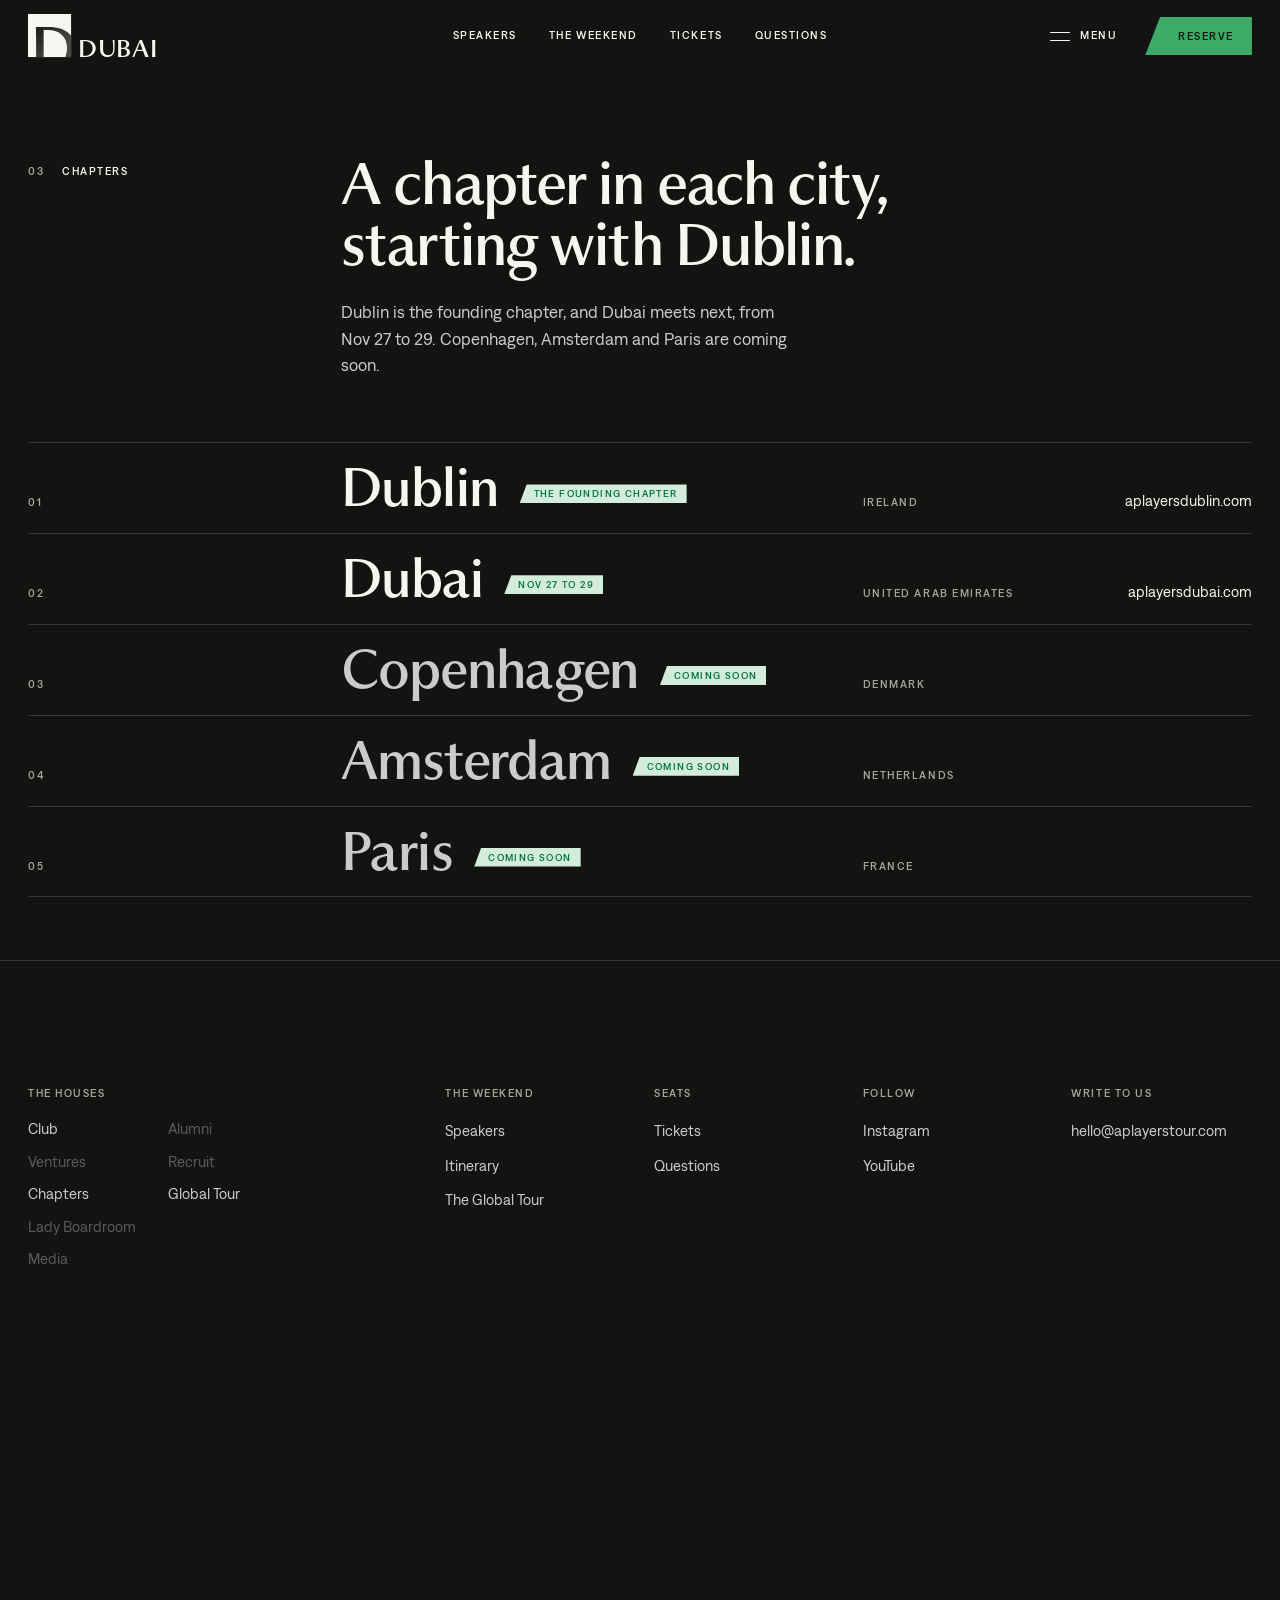
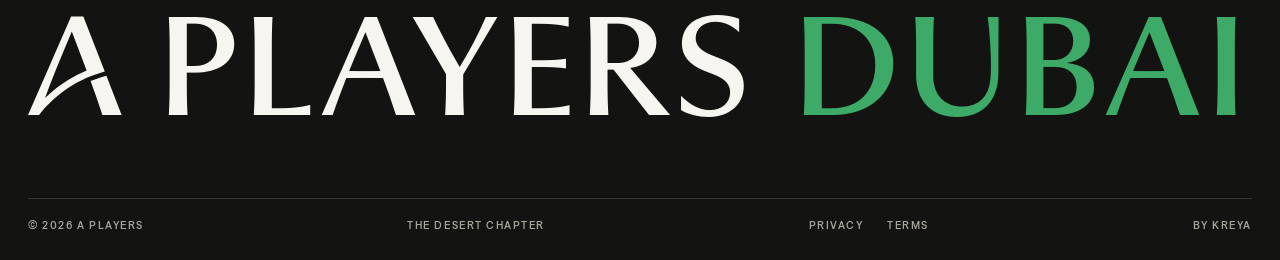
==== chapters/index.html @ 49e8e08a "Relaunch the Dubai page in the chapter design The A Players Dubai site by KREYA in the black-and-whi" ====
<!doctype html>
<html lang="en">
<head>
  <meta charset="utf-8" />
  <meta name="viewport" content="width=device-width, initial-scale=1" />
  <title>Chapters · A Players Dubai</title>
  <meta name="description" content="The chapters of A Players, starting with Dublin, with Dubai next. Copenhagen, Amsterdam and Paris are coming soon." />
  <meta name="facebook-domain-verification" content="1qhzb7lpjxrrle0ifsknmk7eclj7xi" />
  <meta property="og:type" content="website" />
  <meta property="og:site_name" content="A Players Dubai" />
  <meta property="og:title" content="Chapters · A Players Dubai" />
  <meta property="og:description" content="The chapters of A Players, starting with Dublin, with Dubai next. Copenhagen, Amsterdam and Paris are coming soon." />
  <meta name="twitter:card" content="summary" />
  <meta name="theme-color" content="#131311" />
  <link rel="preload" href="/fonts/museum-Regular.otf" as="font" type="font/otf" crossorigin />
  <link rel="preload" href="/fonts/denim-Medium.woff2" as="font" type="font/woff2" crossorigin />
  <link rel="icon" href="/favicon.ico" sizes="any" />
  <link rel="icon" href="/favicon.svg" type="image/svg+xml" />
  <link rel="apple-touch-icon" href="/apple-touch-icon.png" />
  <!-- The live site's tracking, as on the weekend page: Google Tag Manager loads only on aplayersdubai.com. -->
  <script>
  window.APD_SITE = { event_city: "dubai", event_id: "13431c85-f0ba-499b-8bae-2faf53c68a30" };
  window.dataLayer = window.dataLayer || [];
  if (/(^|\.)aplayersdubai\.com$/.test(location.hostname)) {
(function(w,d,s,l,i){w[l]=w[l]||[];w[l].push({'gtm.start':
new Date().getTime(),event:'gtm.js'});var f=d.getElementsByTagName(s)[0],
j=d.createElement(s),dl=l!='dataLayer'?'&l='+l:'';j.async=true;j.src=
'https://www.googletagmanager.com/gtm.js?id='+i+dl;f.parentNode.insertBefore(j,f);
})(window,document,'script','dataLayer','GTM-WL5TT2WF');
  }
  </script>
  <script type="module" crossorigin src="/assets/main-C1ZlE4nH.js"></script>
  <link rel="stylesheet" crossorigin href="/assets/main-C47x76MZ.css">
</head>
<body class="is-loading" data-page="chapters">
  <noscript><iframe src="https://www.googletagmanager.com/ns.html?id=GTM-WL5TT2WF" height="0" width="0" style="display:none;visibility:hidden"></iframe></noscript>

  <header class="nav">
    <a class="nav__logo nav__logo--chapter" href="/" aria-label="A Players Dubai, home" data-chapter></a>
    <nav class="nav__links label" aria-label="Dubai">
      <a href="/#speakers">Speakers</a>
      <a href="/#weekend">The weekend</a>
      <a href="/#tickets">Tickets</a>
      <a href="/#faq">Questions</a>
    </nav>
    <div class="nav__right">
      <button class="nav__menu label" type="button" aria-expanded="false" aria-controls="menu">
        <span class="nav__menu-icon" aria-hidden="true"><i></i><i></i></span>
        <span data-menu-label>Menu</span>
      </button>
      <a class="btn" href="/#tickets">Reserve</a>
    </div>
  </header>

  <div class="menu" id="menu" aria-hidden="true" inert>
    <nav class="menu__run" aria-label="The houses of A Players"></nav>
    <div class="menu__peek" aria-hidden="true"></div>
    <div class="menu__foot label">
      <p class="menu__note"><span data-menu-status></span><span data-menu-note>The houses of A Players</span></p>
      <a href="https://www.instagram.com/aplayerstour/" target="_blank" rel="noopener">Instagram</a>
    </div>
  </div>

  <main id="top">

    <!-- The Club site's chapters page (19 Nov 2026), in Dubai's colors -->
    <section class="chx-hero" data-ground="navy" aria-labelledby="chx-title">
      <header class="chx-hero__head">
        <p class="label sec-label" data-rise><span>03</span>Chapters</p>
        <div>
          <h1 class="chx-hero__title" id="chx-title" data-lines>A chapter in each city, starting with Dublin.</h1>
          <p class="chx-hero__lede" data-rise>Dublin is the founding chapter, and Dubai meets next, from Nov 27 to 29. Copenhagen, Amsterdam and Paris are coming soon.</p>
        </div>
      </header>
      <ol class="chx-index" data-chx-index>
        <li><a class="chx-row" href="https://aplayersdublin.com" target="_blank" rel="noopener" data-img="/media/chapters/round-room-gala.jpg"><span class="label chx-row__no">01</span><span class="chx-row__city">Dublin <span class="tag chx-row__tag">The founding chapter</span></span><span class="label chx-row__country">Ireland</span><span class="chx-row__when">aplayersdublin.com</span></a></li>
        <li><a class="chx-row" href="/" data-img="/media/chapters/dubai-yacht.jpg"><span class="label chx-row__no">02</span><span class="chx-row__city">Dubai <span class="tag chx-row__tag">Nov 27 to 29</span></span><span class="label chx-row__country">United Arab Emirates</span><span class="chx-row__when">aplayersdubai.com</span></a></li>
        <li><div class="chx-row chx-row--soon" data-img="/media/chapters/copenhagen-dinner.jpg"><span class="label chx-row__no">03</span><span class="chx-row__city">Copenhagen <span class="tag chx-row__tag">Coming soon</span></span><span class="label chx-row__country">Denmark</span></div></li>
        <li><div class="chx-row chx-row--soon" data-img="/media/chapters/amsterdam-room.jpg"><span class="label chx-row__no">04</span><span class="chx-row__city">Amsterdam <span class="tag chx-row__tag">Coming soon</span></span><span class="label chx-row__country">Netherlands</span></div></li>
        <li><div class="chx-row chx-row--soon"><span class="label chx-row__no">05</span><span class="chx-row__city">Paris <span class="tag chx-row__tag">Coming soon</span></span><span class="label chx-row__country">France</span></div></li>
      </ol>
      <div class="chx-peek" aria-hidden="true" data-chx-peek></div>
    </section>

  </main>

  <footer class="foot" id="footer" data-foot>
    <div class="foot__cta">
      <p class="foot__ask">Fifty seats in Dubai. Be in the room.</p>
      <a class="btn btn--lg" href="/#tickets">Reserve my seat</a>
    </div>
    <nav class="foot__cols" aria-label="Footer">
      <div class="foot__brand"><span class="foot__small" data-foot-seal aria-hidden="true"></span></div>
      <div class="foot__housecol">
        <p class="label">The houses</p>
        <ul data-foot-house-list></ul>
      </div>
      <div>
        <p class="label">The weekend</p>
        <ul>
          <li><a href="/#speakers">Speakers</a></li>
          <li><a href="/#weekend">Itinerary</a></li>
          <li><a href="/#tour">The Global Tour</a></li>
        </ul>
      </div>
      <div>
        <p class="label">Seats</p>
        <ul>
          <li><a href="/#tickets">Tickets</a></li>
          <li><a href="/#faq">Questions</a></li>
        </ul>
      </div>
      <div>
        <p class="label">Follow</p>
        <ul>
          <li><a href="https://www.instagram.com/aplayerstour/" target="_blank" rel="noopener">Instagram</a></li>
          <li><a href="https://www.youtube.com/@Jamesgalligann" target="_blank" rel="noopener">YouTube</a></li>
        </ul>
      </div>
      <div>
        <p class="label">Write to us</p>
        <ul><li><a href="mailto:hello@aplayerstour.com">hello<wbr>@aplayerstour.com</a></li></ul>
      </div>
    </nav>
    <div class="foot__sig" aria-hidden="true">
      <span class="foot__hound" data-foot-hound></span>
      <span class="foot__word" data-foot-lockup></span>
    </div>
    <div class="foot__base label">
      <span>&copy; 2026 A Players</span>
      <span>The Desert Chapter</span>
      <span class="foot__legal"><a href="/privacy/">Privacy</a><a href="/terms/">Terms</a></span>
      <a class="foot__by" href="https://kreya.design" target="_blank" rel="noopener">by KREYA</a>
    </div>
  </footer>

</body>
</html>
---- assets/main-C47x76MZ.css ----
@font-face{font-family:Museum;font-weight:400;font-display:swap;src:url(/fonts/museum-Regular.otf) format("opentype")}@font-face{font-family:Museum;font-weight:400;font-style:italic;font-display:swap;src:url(/fonts/museum-RegularItalic.otf) format("opentype")}@font-face{font-family:Denim;font-weight:400;font-display:swap;src:url(/fonts/denim-Regular.woff2) format("woff2")}@font-face{font-family:Denim;font-weight:500;font-display:swap;src:url(/fonts/denim-Medium.woff2) format("woff2")}:root{--white: #FFFFFF;--ink: #131311;--flint: #6C6A62;--ground: #070B18;--fg: #FFFFFF;--fg2: rgba(255, 255, 255, .78);--mute: #A9B1CB;--faint: rgba(255, 255, 255, .3);--line: rgba(255, 255, 255, .16);--accent: #ACBBFE;--btn: #ACBBFE;--btn-fg: #232F57;--btn-wipe: #FFFFFF;--btn-alt: #232F57;--club-word: #ACBBFE;--navy: #232F57;--peri: #ACBBFE;--tint: #E6EBFE;--navy-wipe: #141C38;--serif: Museum, "Iowan Old Style", Georgia, serif;--sans: Denim, "Helvetica Neue", Arial, sans-serif;--m: clamp(16px, 2.2vw, 32px);--nav-h: 72px}*{box-sizing:border-box;margin:0;padding:0}html{-webkit-text-size-adjust:100%}body{background:var(--ground);color:var(--fg);font:400 16px/1.5 var(--sans);-webkit-font-smoothing:antialiased}img,video,svg{display:block;max-width:100%}a{color:inherit;text-decoration:none}button{font:inherit;color:inherit;background:none;border:0;cursor:pointer}[hidden]{display:none!important}.is-loading .hero{visibility:hidden}.label{font:500 11px/1.2 var(--sans);letter-spacing:.14em;text-transform:uppercase}.btn{--h: 38px;display:inline-flex;align-items:center;height:var(--h);padding:0 18px 0 calc(18px + var(--h) * .3886);clip-path:polygon(calc(var(--h) * .3886) 0,100% 0,100% 100%,0 100%);background:var(--btn);color:var(--btn-fg);font:500 11px/1 var(--sans);letter-spacing:.14em;text-transform:uppercase;transition:background-color .25s ease,transform .16s cubic-bezier(.2,.8,.2,1)}.btn{position:relative;isolation:isolate;overflow:hidden;white-space:nowrap;flex:none}.link{white-space:nowrap}.btn:before{content:"";position:absolute;top:0;right:-40%;bottom:0;left:-40%;z-index:1;pointer-events:none;background:var(--btn-wipe);transform:translate(-100%) skew(-21.23deg);transition:transform .55s cubic-bezier(.6,0,.2,1)}.btn>b{position:relative;z-index:2;display:block;overflow:hidden;height:1.1em;padding-bottom:.1em;margin-bottom:-.1em;box-sizing:content-box;font-weight:inherit}.btn>b span{display:block;line-height:1.1em;transition:transform .55s cubic-bezier(.6,0,.2,1)}.btn>b span+span{color:var(--btn-alt)}.btn:hover:before,.btn:focus-visible:before{transform:translate(0) skew(-21.23deg)}.btn:hover>b span,.btn:focus-visible>b span{transform:translateY(-100%)}.btn:active{transform:scale(.97)}.btn--lg{--h: 50px;padding:0 26px 0 calc(22px + var(--h) * .3886)}.btn:focus-visible{outline:2px solid var(--btn-fg);outline-offset:-5px}.link{position:relative;padding:6px 0}.link:after{content:"";position:absolute;left:0;right:0;bottom:0;height:1px;background:currentColor;transform-origin:left;transition:transform .35s cubic-bezier(.6,0,.2,1)}.link:hover:after{transform:scaleX(.35)}:focus-visible{outline:2px solid var(--accent);outline-offset:3px}.nav{position:fixed;inset:0 0 auto;z-index:60;height:var(--nav-h);display:grid;grid-template-columns:1fr auto 1fr;align-items:center;gap:24px;padding:0 var(--m);background:var(--ground);transition:background-color .4s ease}.nav__logo{width:112px;color:var(--fg)}.nav__logo svg{width:100%;height:auto;overflow:visible}.nav__links{display:flex;gap:32px;transition:opacity .4s ease}.nav__links a{transition:opacity .2s}.nav__links a:hover{opacity:.55}.nav__links .nav__login{color:var(--mute)}.nav__right{display:flex;align-items:center;justify-content:flex-end;gap:28px}.nav__menu{display:inline-flex;align-items:center;gap:10px;height:38px}.nav__menu-icon{position:relative;width:20px;height:9px}.nav__menu-icon i{position:absolute;left:0;right:0;height:1px;background:currentColor;transition:transform .6s cubic-bezier(.6,0,.2,1),top .6s cubic-bezier(.6,0,.2,1)}.nav__menu-icon i:nth-child(1){top:0}.nav__menu-icon i:nth-child(2){top:8px}.menu-open .nav{background:transparent}.menu-open .nav{--fg: #131311;--mute: #6C6A62;--club-word: #131311;--btn: var(--navy);--btn-fg: #FFFFFF;--btn-wipe: var(--navy-wipe);--btn-alt: var(--peri);color:var(--fg)}.menu-open .nav__links{opacity:0;pointer-events:none}.menu-open .nav__menu-icon i:nth-child(1){top:4px;transform:rotate(24deg)}.menu-open .nav__menu-icon i:nth-child(2){top:4px;transform:rotate(-24deg)}.menu{position:fixed;top:0;right:0;bottom:0;left:0;z-index:50;background:var(--white);color:var(--ink);display:grid;place-items:center;padding:16vh var(--m) 13vh;clip-path:inset(0 0 100% 0);visibility:hidden}.menu__run{position:relative;max-width:15em;text-align:center;font:400 clamp(34px,5.4vw,88px)/1.1 var(--serif);letter-spacing:-.012em}.run__item{display:inline;white-space:nowrap;color:inherit;transition:color .5s cubic-bezier(.2,.8,.2,1)}.run__item[aria-disabled=true]{cursor:default}.run__item sup{font:500 max(10px,.14em)/1 var(--sans);letter-spacing:.08em;vertical-align:baseline;position:relative;top:-3.6em;margin-left:.5em}.run__tile{display:none}.sl{display:inline-block;width:.34em;height:.74em;margin:0 .2em 0 .16em;vertical-align:-.04em;background:linear-gradient(to top left,transparent calc(50% - .014em),currentColor calc(50% - .014em),currentColor calc(50% + .014em),transparent calc(50% + .014em))}.menu__run.is-choosing .run__item:not(.is-on){color:#8c8a82}.menu__peek{position:absolute;left:0;top:0;z-index:3;width:clamp(110px,12vw,180px);aspect-ratio:1;pointer-events:none;opacity:0;transition:opacity .3s ease;will-change:transform;outline:1px solid rgba(19,19,17,.18);outline-offset:-1px}.menu__peek.is-on{opacity:1}.menu__soon{position:absolute;left:0;bottom:100%;padding:5px 7px 4px;white-space:nowrap;font:500 8.5px/1 var(--sans);letter-spacing:.16em;text-transform:uppercase;background:var(--soon-bg, #232F57);color:var(--soon-fg, #FFFFFF);opacity:0;transition:opacity .25s}.menu__peek.is-soon .menu__soon{opacity:1}.menu .run__soon{display:none}.menu__run.is-choosing .run__item[aria-disabled=true].is-on{color:#8c8a82}@media(hover:none),(pointer:coarse),(max-width:700px){.menu .run__soon{display:inline-block;margin-left:.7em;font:500 8.5px/1 var(--sans);letter-spacing:.16em;text-transform:uppercase;color:#a8a69e;vertical-align:.9em}}@media(max-width:700px){.menu .run__name{display:inline-flex;align-items:baseline;gap:8px}.menu .run__soon{margin-left:0;vertical-align:baseline}}.menu__peek svg{position:absolute;top:0;right:0;bottom:0;left:0;width:100%;height:100%;visibility:hidden}.menu__peek svg.is-on{visibility:visible}.menu__foot{position:absolute;left:var(--m);right:var(--m);bottom:var(--m);display:flex;align-items:baseline;gap:32px}.menu__note{flex:1;display:flex;gap:14px;min-height:1.2em}.menu__note [data-menu-status]{color:var(--navy)}.menu__note [data-menu-status]:empty{display:none}.menu__foot a{transition:opacity .2s}.menu__foot a:hover{opacity:.55}.hero{position:relative;min-height:100svh;padding:calc(var(--nav-h) + 8px) var(--m) var(--m);display:grid;--stage-h: calc(100svh - var(--nav-h) - 8px - var(--m));grid-template-columns:minmax(0,1fr) calc(var(--stage-h) * .8) minmax(0,1fr);gap:var(--m);align-items:stretch}.hero__stage{width:calc(var(--stage-h) * .8);height:var(--stage-h);min-width:0}.hero__text--top{align-self:start;padding-top:16px}.hero__text--foot{align-self:end;padding-bottom:8px}.hero__label{color:var(--accent);margin-bottom:22px}.hero__title{font:400 clamp(30px,2.75vw,44px)/1.08 var(--serif);letter-spacing:-.012em;text-wrap:balance}.hero__sub{max-width:34ch;font-size:17px;line-height:1.5;color:var(--fg2)}.hero__actions{display:flex;flex-wrap:wrap;align-items:center;gap:18px 28px;margin-top:32px}.figs{display:flex;gap:clamp(28px,3vw,48px);margin-top:40px;padding-top:20px;border-top:1px solid var(--line)}.figs dt{color:var(--mute);font-size:10px;order:2;margin-top:6px}.figs div{display:flex;flex-direction:column}.figs dd{font:400 30px/1 var(--serif);order:1}.ln-mask{display:block;overflow:hidden;padding-bottom:.14em;margin-bottom:-.14em}.reel{position:relative;width:100%;height:100%;overflow:hidden;background:var(--ground)}.reel__video{display:block;width:100%;height:100%;min-width:0;object-fit:cover}.reel__toggle{position:absolute;right:10px;top:10px;width:40px;height:40px;display:grid;place-items:center;background:none;color:#fff}.reel__toggle svg{width:18px;height:18px;fill:transparent;stroke:currentColor;stroke-width:1.2;filter:drop-shadow(0 0 3px rgba(0,0,0,.35));transition:fill .25s ease}.reel__toggle:focus-visible svg{fill:currentColor}@media(hover:hover){.reel__toggle:hover svg{fill:currentColor}}.reel__toggle .i-play,.reel.is-paused .i-pause{display:none}.reel.is-paused .i-play{display:block}.reel__bar{position:absolute;left:0;right:0;bottom:0;height:2px;background:#ffffff59}.reel__bar i{position:absolute;top:0;right:0;bottom:0;left:0;background:var(--white);transform-origin:left;transform:scaleX(0)}.note{display:grid;grid-template-columns:repeat(12,minmax(0,1fr));column-gap:var(--m);padding:clamp(96px,16vh,180px) var(--m) clamp(96px,15vh,170px)}.note__label{grid-column:1 / span 3;display:flex;gap:18px;color:var(--accent);padding-top:.6em}.note__label span{color:var(--mute)}.note__body{grid-column:4 / span 8}.note__text{font:400 clamp(26px,2.5vw,38px)/1.3 var(--serif);letter-spacing:-.008em;max-width:25em;text-wrap:pretty}.note__text .w{color:var(--faint);transition:color .3s ease}.note__text .w.is-read{color:var(--fg)}.note__sign{display:flex;align-items:flex-end;gap:20px;margin-top:clamp(40px,6vh,64px)}.note__hound{width:clamp(64px,6vw,88px);color:var(--fg)}.note__hound svg{width:100%;height:auto;overflow:visible}.note__sign p{display:flex;flex-direction:column;gap:8px;padding-bottom:4px}.note__name{font:italic 400 clamp(24px,2vw,30px)/1 var(--serif)}.note__role{color:var(--mute)}.note__hound svg{overflow:visible}.voice{display:grid;grid-template-columns:repeat(12,minmax(0,1fr));column-gap:var(--m);padding:clamp(80px,13vh,150px) var(--m);border-top:1px solid var(--line)}.voice__side{grid-column:1 / span 3}.voice__label{color:var(--accent);padding-top:1.2em}.voice__photo{position:relative;margin-top:40px;aspect-ratio:4 / 5;overflow:hidden;background:var(--ground)}.voice__photo img{position:absolute;top:0;right:0;bottom:0;left:0;width:100%;height:100%;max-width:none;object-fit:cover}.voice__body{grid-column:4 / span 9}.voice__figs{display:flex;align-items:flex-end;gap:clamp(20px,3vw,48px)}.voice__fig{display:flex;flex-direction:column;gap:14px}.voice__fig dt{color:var(--mute)}.voice__fig dd{display:flex;align-items:baseline;gap:14px;font:400 clamp(48px,5.4vw,88px)/.9 var(--serif);letter-spacing:-.02em;white-space:nowrap}.voice__fig dd b{font-weight:400}.voice__fig dd>span{font:500 11px/1 var(--sans);letter-spacing:.14em;text-transform:uppercase;color:var(--mute)}.voice__fig--then dd{color:var(--faint)}.voice__sl{flex:none;width:clamp(26px,2.6vw,44px);height:clamp(48px,5.4vw,88px);align-self:flex-end;background:linear-gradient(to top left,transparent calc(50% - .75px),var(--accent) calc(50% - .75px),var(--accent) calc(50% + .75px),transparent calc(50% + .75px))}.voice__note{color:var(--accent);margin-top:28px}.rb{position:relative;display:inline-block;height:.9em;line-height:.9em;clip-path:inset(-.06em -.4em)}.rb__i{display:inline-flex;align-items:flex-start;white-space:nowrap}.rb__i--next{position:absolute;left:0;top:0}.rl{position:relative;display:inline-block;height:.9em;clip-path:inset(-.06em -.3em)}.rl__s{position:absolute;left:0;right:0;top:0;display:flex;flex-direction:column;will-change:transform}.rl__s>span{display:block;height:.9em;line-height:.9em;text-align:center}.rl__c{display:inline-block}.rb__say{position:absolute;width:1px;height:1px;overflow:hidden;clip-path:inset(50%);white-space:nowrap}.voice__quote{margin-top:clamp(40px,6vh,64px);max-width:30em}.voice__quote p{font:italic 400 clamp(24px,2.2vw,34px)/1.32 var(--serif);letter-spacing:-.006em;text-wrap:pretty}.voice__quote p:before{content:"“"}.voice__quote p:after{content:"”"}.voice__said{margin-top:clamp(40px,6vh,64px);max-width:30em;font:400 clamp(22px,2vw,30px)/1.35 var(--serif);letter-spacing:-.006em;text-wrap:pretty}.voice__by{display:flex;align-items:baseline;gap:16px;margin-top:32px}.voice__name{font:400 clamp(20px,1.6vw,24px)/1 var(--serif)}.voice__by .label{color:var(--mute)}.sec-label{display:flex;gap:18px;color:var(--accent)}.sec-label span{color:var(--mute)}.sec-title{font:400 clamp(30px,3vw,48px)/1.08 var(--serif);letter-spacing:-.012em;max-width:18em;text-wrap:balance}.layers{padding:clamp(64px,10vh,120px) var(--m) clamp(96px,14vh,160px);border-top:1px solid var(--line)}.layers__head,.year__head{display:grid;grid-template-columns:repeat(12,minmax(0,1fr));column-gap:var(--m);margin-bottom:clamp(56px,9vh,96px)}.layers__head .sec-label,.year__head .sec-label{grid-column:1 / span 3;padding-top:.9em}.layers__head .sec-title,.year__head .sec-title{grid-column:4 / span 8}.layers__grid{display:grid;grid-template-columns:repeat(12,minmax(0,1fr));column-gap:var(--m)}.layers__frame{grid-column:1 / span 6;align-self:start;position:sticky;top:calc(var(--nav-h) + 24px);height:min(calc(100svh - var(--nav-h) - 48px),760px);aspect-ratio:4 / 5;max-width:100%;overflow:hidden;background:var(--tint)}.layers__frame img{position:absolute;top:0;right:0;bottom:0;left:0;width:100%;height:100%;max-width:none;object-fit:cover}.layers__list{grid-column:8 / span 5;list-style:none}.layer{min-height:78svh;display:flex;flex-direction:column;justify-content:center;padding:48px 0}.layer__img{display:none}.layer__no{color:var(--mute);margin-bottom:20px}.layer__term{font:400 clamp(40px,4.2vw,64px)/1 var(--serif);letter-spacing:-.015em;color:var(--faint);transition:color .5s ease}.layer.is-on .layer__term{color:var(--fg)}.layer__sub{color:var(--accent);margin-top:18px}.layer__text{margin-top:18px;max-width:36ch;font-size:17px;line-height:1.55;color:var(--fg2)}.year{padding:clamp(64px,10vh,120px) var(--m) clamp(96px,14vh,160px);border-top:1px solid var(--line)}.year__table{--p: 0;--cols: 48px minmax(0, 2.3fr) minmax(0, 3.3fr) minmax(0, 5.4fr) 72px;position:relative}.year__months,.step{display:grid;grid-template-columns:var(--cols);column-gap:var(--m)}.year__months{color:var(--mute);padding-bottom:14px}.year__mlabel{grid-column:1 / span 3;text-align:right}.year__rail{grid-column:4;display:grid;grid-template-columns:repeat(12,minmax(0,1fr));list-style:none}.year__rail li{padding-left:6px;font-size:10px}.year__rows{list-style:none;border-top:1px solid var(--line)}.step{align-items:center;padding:26px 0;border-bottom:1px solid var(--line)}.step__no{color:var(--mute);align-self:start;padding-top:.5em}.step__name{font:400 clamp(22px,1.9vw,28px)/1.1 var(--serif);letter-spacing:-.01em}.step__when{display:block;color:var(--accent);margin-top:10px}.step__line{font-size:15px;line-height:1.5;color:var(--fg2);max-width:38ch}.step__rail{position:relative;height:52px;background:linear-gradient(to right,var(--line) 1px,transparent 1px) 0 0 / calc(100% / 12) 100%;box-shadow:inset -1px 0 0 var(--line)}.marks{position:absolute;top:0;right:0;bottom:0;left:0;color:var(--faint)}.marks--ink{color:var(--fg);clip-path:inset(-4px calc((1 - var(--p)) * 100%) -4px 0)}.year__now{position:absolute;top:0;bottom:0;width:1px;background:var(--accent);pointer-events:none;left:calc(var(--rail-x, 0px) + var(--p) * var(--rail-w, 0px));opacity:calc(var(--p) * 40)}.year__mcount{text-align:right}.sq{position:absolute;top:50%;width:8px;height:8px;margin:-4px 0 0 -4px;background:currentColor}.band{position:absolute;top:50%;right:0;height:4px;margin-top:-2px;background:currentColor}.step__count{text-align:right}.step__count b{font:400 34px/1 var(--serif);font-variant-numeric:tabular-nums}.step__count .label{color:var(--mute)}.tag{display:inline-block;padding:5px 9px 4px 14px;background:var(--tint);color:var(--navy);font:500 10px/1 var(--sans);letter-spacing:.14em;text-transform:uppercase;vertical-align:.5em;clip-path:polygon(7px 0,100% 0,100% 100%,0 100%)}.logos{display:grid;grid-template-columns:repeat(12,minmax(0,1fr));column-gap:var(--m);align-items:center;padding:0 var(--m);border-top:1px solid var(--line);border-bottom:1px solid var(--line)}.logos__label{grid-column:1 / span 2;color:var(--mute);padding:34px 0}.logos__run{grid-column:3 / span 10;overflow:hidden;padding:30px 0;-webkit-mask-image:linear-gradient(to right,transparent,#000 8%,#000 92%,transparent);mask-image:linear-gradient(to right,transparent,#000 8%,#000 92%,transparent);transform:translateZ(0)}.logos__track{display:flex;align-items:center;width:max-content;list-style:none;will-change:transform}.logos__track li{flex:none;padding:0 clamp(28px,3.4vw,56px)}.logos__track img{height:var(--h, 24px);width:auto;max-width:none;filter:brightness(0) invert(1);opacity:.78}.events{padding:clamp(64px,10vh,120px) 0 clamp(96px,14vh,160px);border-top:1px solid var(--line);overflow:hidden}.events__head{display:grid;grid-template-columns:repeat(12,minmax(0,1fr));column-gap:var(--m);padding:0 var(--m);margin-bottom:clamp(48px,8vh,88px)}.events__head .sec-label{grid-column:1 / span 3;padding-top:.9em}.events__head>div{grid-column:4 / span 8}.events__lede{margin-top:22px;max-width:46ch;font-size:17px;line-height:1.55;color:var(--fg2)}.strip{padding:0 var(--m)}.strip__track{display:flex;align-items:flex-end;gap:clamp(12px,1.4vw,20px);width:max-content;will-change:transform}.strip__fig{position:relative;flex:none;height:clamp(320px,56vh,540px);aspect-ratio:2 / 3;padding-top:30px}.strip__fig--low{height:clamp(260px,44vh,420px)}.strip__frame{position:absolute;top:30px;right:0;bottom:0;left:0;overflow:hidden}.strip__frame img{position:absolute;top:0;right:0;bottom:0;left:0;width:100%;height:100%;max-width:none;object-fit:cover}.strip__fig figcaption{position:absolute;top:0;left:0;white-space:nowrap;color:var(--accent)}.events__grid{display:grid;grid-template-columns:repeat(12,minmax(0,1fr));column-gap:var(--m);padding:0 var(--m);margin-top:clamp(56px,9vh,96px)}.events__next{grid-column:1 / span 8}.events__past{grid-column:10 / span 3}.events__sub{color:var(--mute);padding-bottom:16px;border-bottom:1px solid var(--line)}.dates{list-style:none}.date{display:grid;grid-template-columns:minmax(0,1.35fr) minmax(0,1.25fr) minmax(0,1fr) minmax(0,1.15fr);align-items:baseline;gap:20px;padding:20px 0;border-bottom:1px solid var(--line)}.date__city{font:400 clamp(26px,2.4vw,36px)/1.05 var(--serif);letter-spacing:-.01em}.date__country{color:var(--mute)}.date__when{font-size:15px}.date__link{justify-self:start}a.date__link{border-bottom:1px solid currentColor;padding-bottom:3px;transition:opacity .2s}a.date__link:hover{opacity:.55}.date__link--quiet{color:var(--mute)}.past{padding-top:20px;font:400 clamp(22px,1.9vw,28px)/1.35 var(--serif);letter-spacing:-.01em}.past .sl{display:inline-block;width:.34em;height:.74em;margin:0 .2em 0 .16em;vertical-align:-.04em;background:linear-gradient(to top left,transparent calc(50% - .02em),var(--mute) calc(50% - .02em),var(--mute) calc(50% + .02em),transparent calc(50% + .02em))}.past__c{white-space:nowrap}.events__past .figs{margin-top:40px}.board{padding:clamp(64px,10vh,120px) var(--m) clamp(96px,14vh,160px)}.board__head{display:grid;grid-template-columns:repeat(12,minmax(0,1fr));column-gap:var(--m);margin-bottom:clamp(56px,9vh,96px)}.board__head .sec-label{grid-column:1 / span 3;padding-top:.9em}.board__head>div{grid-column:4 / span 8}.board__lede{margin-top:22px;max-width:46ch;font-size:17px;line-height:1.55;color:var(--fg2)}.board__list{list-style:none;display:grid;grid-template-columns:repeat(4,minmax(0,1fr));column-gap:var(--m);row-gap:56px}.adv__photo{position:relative;aspect-ratio:4 / 5;overflow:hidden;background:#edebe6;margin-bottom:22px}.adv__photo img{position:absolute;top:0;right:0;bottom:0;left:0;width:100%;height:100%;max-width:none;object-fit:cover;transition:transform 1.1s cubic-bezier(.2,.8,.2,1)}.adv:hover .adv__photo img{transform:scale(1.04)}.adv__no{color:var(--mute)}.adv__name{margin-top:12px;font:400 clamp(24px,2vw,30px)/1.05 var(--serif);letter-spacing:-.01em}.adv__role{color:var(--accent);margin-top:12px}.adv__line{margin-top:14px;max-width:32ch;font-size:15px;line-height:1.5;color:var(--fg2)}.partner{display:grid;grid-template-columns:repeat(12,minmax(0,1fr));column-gap:var(--m);row-gap:40px;align-items:end;margin-top:clamp(72px,12vh,128px);padding:clamp(36px,5vw,64px);background:#0d3b2a;color:#f7f5ef}.partner__label{grid-column:1 / span 6;grid-row:1;color:#7fd69a}.partner__lockup{grid-column:1 / span 6;grid-row:2}.partner__lockup svg{display:block;width:100%;height:auto}.partner__body{grid-column:9 / span 4;grid-row:2;display:flex;flex-direction:column;align-items:flex-start;gap:16px}.partner__line{max-width:34ch;font-size:15px;line-height:1.5;color:#f7f5efd1}.tag--ventures{background:#7fd69a;color:#0d3b2a;vertical-align:baseline}.wins{padding:clamp(64px,10vh,120px) 0 clamp(96px,14vh,160px);border-top:1px solid var(--line);overflow:hidden}.wins__head{display:grid;grid-template-columns:repeat(12,minmax(0,1fr));column-gap:var(--m);padding:0 var(--m);margin-bottom:clamp(48px,8vh,88px)}.wins__head .sec-label{grid-column:1 / span 3;padding-top:.9em}.wins__head>div{grid-column:4 / span 8}.wins__lede{margin-top:22px;max-width:46ch;font-size:17px;line-height:1.55;color:var(--fg2)}.wins__wall{display:flex;flex-direction:column;gap:clamp(16px,2vw,24px)}.wins__row{overflow:hidden;-webkit-mask-image:linear-gradient(to right,transparent,#000 6%,#000 94%,transparent);mask-image:linear-gradient(to right,transparent,#000 6%,#000 94%,transparent);transform:translateZ(0)}.wins__track{display:flex;align-items:stretch;width:max-content;list-style:none;will-change:transform}.win{flex:none;display:flex;flex-direction:column;width:clamp(300px,27vw,420px);margin-right:clamp(16px,2vw,24px);padding:clamp(26px,2.4vw,36px);border:1px solid var(--line)}.win__fig{font:400 clamp(40px,3.6vw,60px)/.95 var(--serif);letter-spacing:-.02em;white-space:nowrap}.win__ctx{margin-top:14px;color:var(--accent)}.win__quote{margin:28px 0 32px}.win__quote p{font-size:15px;line-height:1.55;color:var(--fg2);text-wrap:pretty}.win__quote p:before{content:"“"}.win__quote p:after{content:"”"}.win__quote--lead{margin-top:0}.win__quote--lead p{font:italic 400 clamp(20px,1.6vw,24px)/1.32 var(--serif);color:var(--fg)}.win__by{display:flex;align-items:center;gap:14px;margin-top:auto;padding-top:20px;border-top:1px solid var(--line)}.win__by img,.win__ini{flex:none;width:44px;height:44px;object-fit:cover}.win__ini{display:block;text-align:center;background:var(--navy);color:var(--accent);font:400 16px/46px var(--serif)}.win__by>span{display:flex;flex-direction:column;gap:6px}.win__name{font:400 18px/1 var(--serif)}.win__role{color:var(--mute)}.apply{padding:clamp(64px,10vh,120px) var(--m) clamp(96px,14vh,160px);border-top:1px solid var(--line)}.apply__head{display:grid;grid-template-columns:repeat(12,minmax(0,1fr));column-gap:var(--m);margin-bottom:clamp(48px,8vh,88px)}.apply__head .sec-label{grid-column:1 / span 3;padding-top:.9em}.apply__head>div{grid-column:4 / span 8}.apply__lede{margin-top:22px;max-width:48ch;font-size:17px;line-height:1.55;color:var(--fg2)}.apply__grid{display:grid;grid-template-columns:repeat(12,minmax(0,1fr));column-gap:var(--m);align-items:start}.apply__main{grid-column:1 / span 6}.apply__side{grid-column:8 / span 5;position:sticky;top:110px}.terms{display:grid;grid-template-columns:repeat(4,minmax(0,1fr));column-gap:20px;margin-bottom:clamp(48px,7vh,72px)}.terms>div{padding-top:16px;border-top:1px solid var(--line)}.terms dt{color:var(--mute)}.terms dd{margin-top:12px;font:400 clamp(19px,1.5vw,22px)/1.15 var(--serif)}.form{display:grid;grid-template-columns:repeat(2,minmax(0,1fr));column-gap:28px;row-gap:34px}.field{display:flex;flex-direction:column;gap:12px}.field--wide{grid-column:1 / -1}.field .label{color:var(--mute);transition:color .2s}.field:focus-within .label{color:var(--accent)}.field.is-bad .label{color:#f2a3a3}.field input,.field select{width:100%;padding:4px 0 12px;border:0;border-bottom:1px solid var(--line);border-radius:0;background:transparent;color:var(--fg);font:400 19px/1.3 var(--sans);outline:none;transition:border-color .2s;-webkit-appearance:none;-moz-appearance:none;appearance:none}.field input::placeholder{color:var(--faint)}.field input:focus,.field select:focus{border-bottom-color:var(--accent)}.field.is-bad input,.field.is-bad select{border-bottom-color:#f2a3a3}.field select{cursor:pointer;padding-right:28px;background:linear-gradient(45deg,transparent 50%,var(--mute) 50%) right 6px top 11px / 6px 6px no-repeat,linear-gradient(135deg,var(--mute) 50%,transparent 50%) right 0 top 11px / 6px 6px no-repeat}.field select:invalid{color:var(--faint)}.field select option{color:#131311;background:#fff}.field--tel{position:relative}.tel{display:flex;align-items:stretch;border-bottom:1px solid var(--line);transition:border-color .2s}.tel:focus-within{border-bottom-color:var(--accent)}.field .tel input{border-bottom:0}.tel__cc{flex:none;display:flex;align-items:baseline;gap:8px;padding:4px 14px 12px 0;margin-right:14px;border-right:1px solid var(--line);font:400 19px/1.3 var(--sans);color:var(--fg)}.tel__iso{color:var(--mute)}.tel__chev{align-self:center;width:6px;height:6px;margin:-6px 0 0 2px;border-right:1px solid var(--mute);border-bottom:1px solid var(--mute);transform:rotate(45deg);transition:transform .3s}.field--tel.is-open .tel__chev{transform:translateY(4px) rotate(225deg)}.field--tel.is-open .label,.tel__cc:focus-visible .tel__iso{color:var(--accent)}.tel__cc:focus-visible{outline:none}.cc{position:absolute;left:0;top:100%;z-index:30;width:min(360px,100%);margin-top:8px;background:var(--ground);border:1px solid var(--line);box-shadow:0 24px 48px -16px #0000008c}.field .cc__find{width:100%;padding:14px 16px;border:0;border-bottom:1px solid var(--line);background:transparent;color:var(--fg);font:400 15px/1.3 var(--sans);outline:none}.field .cc__find::placeholder{color:var(--faint)}.cc__list{list-style:none;max-height:264px;overflow-y:auto;overscroll-behavior:contain;padding:6px 0}.cc__list li{display:flex;justify-content:space-between;gap:16px;padding:9px 16px;font-size:15px;color:var(--fg2);cursor:pointer;transition:background-color .15s,color .15s}.cc__list li.is-at{background:var(--line);color:var(--fg)}@media(hover:hover){.cc__list li[data-i]:hover{background:color-mix(in srgb,var(--fg) 7%,transparent);color:var(--fg)}.cc__list:hover li.is-at:not(:hover){background:transparent;color:var(--fg2)}.cc__list li[aria-selected=true][data-i]{color:var(--accent)}}.cc__list li[aria-selected=true]{color:var(--accent)}.cc__d{color:var(--mute)}.cc__list .cc__none{cursor:default;color:var(--mute)}.field--dd{position:relative}.dd__native{position:absolute;width:1px;height:1px;opacity:0;pointer-events:none}.dd{display:flex;align-items:center;justify-content:space-between;width:100%;padding:4px 0 12px;border-bottom:1px solid var(--line);text-align:left;font:400 19px/1.3 var(--sans);color:var(--fg);transition:border-color .2s}.dd .tel__chev{margin:-6px 4px 0 0}.dd:focus-visible,.field--dd.is-open .dd{outline:none;border-bottom-color:var(--accent)}.dd__v.is-empty{color:var(--faint)}.field--dd.is-open .tel__chev{transform:translateY(4px) rotate(225deg)}.field--dd.is-open .label,.field--dd:focus-within .label{color:var(--accent)}.field.is-bad:not(.is-open) .dd{border-bottom-color:#f2a3a3}.dd__pop{width:100%}.form__foot{grid-column:1 / -1;display:flex;align-items:center;flex-wrap:wrap;gap:18px 28px;margin-top:10px}.form__note{font-size:13px;line-height:1.45;color:var(--mute);max-width:26ch}.form__draft{grid-column:1 / -1;color:var(--accent);font-size:14px}.apply__side{perspective:1200px}.mcard{--sx: 30%;--sy: 20%;position:relative;aspect-ratio:1.586;transform-style:preserve-3d;will-change:transform;background:repeating-linear-gradient(111.23deg,transparent 0 9px,rgba(172,187,254,.06) 9px 10px),linear-gradient(150deg,var(--navy),var(--ground) 130%);box-shadow:inset 0 0 0 1px #acbbfe38,0 30px 60px -20px #0009;color:#f7f5ef}.mcard__sheen{position:absolute;top:0;right:0;bottom:0;left:0;border-radius:inherit;pointer-events:none;background:radial-gradient(circle at var(--sx) var(--sy),rgba(255,255,255,.13),transparent 45%)}.mcard--metal .mcard__sheen{background:radial-gradient(ellipse 60% 90% at var(--sx) var(--sy),rgba(255,255,255,.6),transparent 60%)}.mcard__in{position:absolute;top:0;right:0;bottom:0;left:0;display:flex;flex-direction:column;padding:clamp(22px,2.2vw,32px)}.mcard__top{display:flex;align-items:flex-start;justify-content:space-between;gap:16px}.mcard__lockup{display:block;width:clamp(92px,8vw,120px);color:#f7f5ef}.mcard__lockup svg{display:block;width:100%;height:auto}.mcard__no{color:var(--accent)}.mcard__name{margin-top:auto;padding:.1em 0 .2em;margin-bottom:-.2em;font:400 clamp(26px,2.4vw,36px)/1.05 var(--serif);letter-spacing:-.01em;overflow:hidden;white-space:nowrap;text-overflow:ellipsis}.mcard__rows{display:grid;grid-template-columns:1.2fr 1fr .9fr;gap:16px;margin-top:18px;padding-top:14px;border-top:1px solid rgba(172,187,254,.22)}.mcard__rows dt{color:#f7f5ef80;font-size:9.5px}.mcard__rows dd{margin-top:7px;font-size:13px;line-height:1.3;overflow:hidden;white-space:nowrap;text-overflow:ellipsis}.mcard .is-empty{color:#f7f5ef61}.mcard__art,.mcard__mark{display:none}.mcard--metal{--ink: rgba(20, 21, 24, .9);border-radius:3.7%/5.87%;color:var(--ink);background:url(/media/club/brushed.webp) 0 0 / 100% 100%,linear-gradient(112deg,#d2d5d9,#f3f4f6 30%,#dcdfe2 54%,#eff0f2 76%,#c9ccd0);box-shadow:inset 0 0 0 1px #ffffffb3,inset 0 -1px 0 1px #00000014,0 1.5px #a3a7ad,0 3px #7d8188,0 30px 60px -20px #000000bf}.mcard--metal .mcard__in{border-radius:inherit}.mcard--metal .mcard__art{display:block;position:absolute;top:0;right:0;bottom:0;left:0;overflow:hidden;border-radius:inherit}.mcard--metal .mcard__no,.mcard--metal .mcard__name,.mcard--metal .mcard__rows dt,.mcard--metal .mcard__rows dd{color:var(--ink);text-shadow:0 1px 0 rgba(255,255,255,.8),0 -.5px 0 rgba(0,0,0,.25)}.mcard--metal .mcard__rows{border-top:0;padding-top:0}.mcard--metal .mcard__rows dt{opacity:.62}.mcard--metal .mcard__name{font-size:clamp(24px,2.1vw,32px)}.mcard--metal .is-empty{color:#1415184d}.mcard--metal .mcard__lockup svg,.mcard--metal .mcard__mark svg{filter:drop-shadow(0 1px 0 rgba(255,255,255,.85))}.mcard--a .mcard__lockup,.mcard--c .mcard__lockup,.mcard--d .mcard__lockup{display:none}.mcard--a .mcard__mark{display:block;width:clamp(34px,3vw,44px)}.mcard--a .mcard__mark svg,.mcard__big{display:block;width:100%;height:auto}.mcard__big{position:absolute;width:auto;height:128%;right:-30%;top:-10%}.mcard--c .mcard__rows,.mcard--d .mcard__rows{width:60%;grid-template-columns:1.6fr 1fr}.mcard--c .mcard__rows>div:nth-child(3),.mcard--d .mcard__rows>div:nth-child(3){display:none}.mcard--metal .mcard__lockup{color:var(--ink)}.mcard--c .mcard__big{color:#1415188c;filter:drop-shadow(0 1px 0 rgba(255,255,255,.9))}.asks{margin-top:clamp(40px,6vh,56px)}.asks__label{color:var(--mute);padding-bottom:14px;border-bottom:1px solid var(--line)}.asks__list{list-style:none;counter-reset:ask}.asks__list li{counter-increment:ask;display:grid;grid-template-columns:34px 1fr;padding:12px 0;border-bottom:1px solid var(--line);font-size:15px;line-height:1.45;color:var(--fg2)}.asks__list li:before{content:counter(ask,decimal-leading-zero);font:500 11px/1.9 var(--sans);letter-spacing:.14em;color:var(--accent)}.faq{display:grid;grid-template-columns:repeat(12,minmax(0,1fr));column-gap:var(--m);padding:clamp(64px,10vh,120px) var(--m) clamp(96px,14vh,160px);border-top:1px solid var(--line)}.faq__head{grid-column:1 / -1;display:grid;grid-template-columns:subgrid;margin-bottom:clamp(40px,7vh,72px)}.faq__head .sec-label{grid-column:1 / span 3;padding-top:.9em}.faq__head .sec-title{grid-column:4 / span 8}.faq__list{grid-column:4 / span 9;list-style:none;border-top:1px solid var(--line)}.qa{border-bottom:1px solid var(--line)}.qa__q{display:grid;grid-template-columns:56px 1fr 28px;align-items:baseline;width:100%;padding:26px 0;text-align:left}.qa__no{color:var(--mute);transition:color .3s}.qa__text{font:400 clamp(21px,1.8vw,28px)/1.2 var(--serif);letter-spacing:-.01em;transition:color .3s}@media(hover:hover){.qa__q:hover .qa__text{color:var(--accent)}}.qa.is-open .qa__no{color:var(--accent)}.qa__icon{position:relative;justify-self:end;width:16px;height:16px;align-self:center}.qa__icon:before,.qa__icon:after{content:"";position:absolute;left:50%;top:50%;background:currentColor;transition:transform .55s cubic-bezier(.6,0,.2,1),opacity .3s}.qa__icon:before{width:16px;height:1px;margin:-.5px 0 0 -8px}.qa__icon:after{width:1px;height:16px;margin:-8px 0 0 -.5px}.qa.is-open .qa__icon:before{transform:scaleX(0);opacity:0}.qa.is-open .qa__icon:after{transform:rotate(21.23deg) scaleY(1.15)}.qa__a{overflow:hidden}.qa__a>div{padding:0 28px 30px 56px}.qa__a p{max-width:62ch;font-size:16px;line-height:1.6;color:var(--fg2)}.qa__a p+p{margin-top:12px}.faq__more{grid-column:4 / span 9;margin-top:32px;font-size:15px;color:var(--mute)}.faq__more a{color:var(--fg);border-bottom:1px solid var(--line);padding-bottom:2px;transition:border-color .2s}.faq__more a:hover{border-color:var(--accent)}.foot{padding:clamp(64px,10vh,112px) var(--m) var(--m);border-top:1px solid var(--line);overflow:hidden}.foot__cta,.foot__houses{display:none}.foot__cols{display:grid;grid-template-columns:repeat(12,minmax(0,1fr));column-gap:var(--m);row-gap:36px}.foot__brand{grid-column:1 / span 3;display:none}.foot__cols>div.foot__housecol.foot__housecol{grid-column:1 / span 4}.foot__cols .foot__housecol ul{display:grid;grid-template-columns:auto auto;grid-template-rows:repeat(5,auto);grid-auto-flow:column;gap:10px 32px;justify-content:start}.foot__housecol li{white-space:nowrap;font-size:15px;line-height:1.5}.foot__housecol .is-later{font-size:15px;line-height:1.5;color:var(--faint)}.foot--c .foot__housecol{display:none}.foot__small{display:block;width:clamp(110px,9vw,140px)}.foot__small svg,.foot__word svg{display:block;width:100%;height:auto}.foot__cols>div:not(.foot__brand){grid-column:span 2}.foot__cols>div:last-child{grid-column:span 2}.foot__cols .label{color:var(--mute);margin-bottom:18px}.foot__cols ul{list-style:none;display:flex;flex-direction:column;gap:10px}.foot__cols a{font-size:15px;color:var(--fg2);transition:color .2s}.foot__cols a:hover{color:var(--accent)}.foot__sig{display:flex;align-items:flex-end;gap:clamp(16px,2.4vw,40px);margin-top:clamp(80px,14vh,160px)}.foot__hound{flex:none;display:none;color:var(--fg)}.foot__hound svg{display:block;height:100%;width:auto;overflow:visible}.foot__word{flex:1;min-width:0;color:var(--fg)}.foot__base{display:flex;flex-wrap:wrap;justify-content:space-between;gap:12px 32px;margin-top:clamp(28px,4vh,44px);padding-top:20px;border-top:1px solid var(--line);color:var(--mute)}.foot__base a{transition:color .2s}.foot__base a:hover{color:var(--fg)}.foot__legal{display:flex;gap:24px}.foot--d{min-height:100svh;display:flex;flex-direction:column;padding-top:clamp(96px,14vh,140px)}.foot--d .foot__sig{margin-top:auto;padding-top:clamp(48px,8vh,96px)}.foot--a .foot__hound{display:block}.foot--c .foot__cta{display:flex;align-items:flex-end;justify-content:space-between;gap:32px;padding-bottom:clamp(48px,8vh,80px)}.foot__ask{font:400 clamp(40px,5.2vw,84px)/1 var(--serif);letter-spacing:-.02em;max-width:12em}.foot--c .foot__houses{display:block;padding:26px 0;margin-bottom:clamp(48px,8vh,80px);border-top:1px solid var(--line);border-bottom:1px solid var(--line);font:400 clamp(20px,1.8vw,26px)/1.5 var(--serif);letter-spacing:-.01em}.foot__house{white-space:nowrap}.foot__houses a{transition:color .2s}.foot__houses a:hover{color:var(--accent)}.foot__houses .is-later{color:var(--faint)}.foot__houses .sl{display:inline-block;width:.34em;height:.74em;margin:0 .24em 0 .2em;vertical-align:-.04em;background:linear-gradient(to top left,transparent calc(50% - .02em),var(--mute) calc(50% - .02em),var(--mute) calc(50% + .02em),transparent calc(50% + .02em))}.foot--c .foot__brand{display:block}.foot--c .foot__sig{display:none}.next{min-height:70vh;display:grid;place-items:center;border-top:1px solid var(--line);color:var(--mute)}.themes{position:fixed;left:var(--m);bottom:var(--m);z-index:55;display:flex;align-items:center;gap:4px;padding:6px 6px 6px 14px;background:#fafaf8;color:#131311;box-shadow:0 6px 24px #0000002e}.themes__label{color:#6c6a62;margin-right:8px;font-size:10px}.themes__btn{display:flex;align-items:center;gap:8px;padding:7px 10px;color:#131311;transition:background-color .2s}.themes__btn i{width:14px;height:14px;box-shadow:inset 0 0 0 1px #ffffff40,0 0 0 1px #13131140}.themes__btn .label{font-size:10px}.themes__btn:hover{background:#1313110f}.themes__btn.is-on{background:#131311;color:#fff}.menu-open .themes{opacity:0;pointer-events:none}@media(max-width:1000px){.nav__links{display:none}.nav{grid-template-columns:1fr auto}}@media(max-width:700px){:root{--nav-h: 60px}.note{display:block;padding:88px var(--m) 96px}.note__label{padding:0;margin-bottom:28px}.note__text{font-size:24px;line-height:1.32}.note__sign{margin-top:36px}.note__hound{width:60px}.themes{left:8px;right:8px;bottom:8px;padding:4px;justify-content:space-between}.themes__label{display:none}.themes__btn{flex-direction:column;gap:4px;padding:6px 4px;flex:1}.themes__btn .label{font-size:8.5px;letter-spacing:.08em}.voice{display:block;padding:80px var(--m)}.voice__label{padding:0}.voice__photo{width:64%;margin:24px 0 40px}.voice__label:last-child{margin-bottom:32px}.board{padding:72px var(--m) 88px}.board__head{display:block;margin-bottom:40px}.board__head .sec-label{padding:0;margin-bottom:20px}.board__lede{font-size:16px}.board__list{grid-template-columns:repeat(2,minmax(0,1fr));column-gap:14px;row-gap:40px}.adv__photo{margin-bottom:16px}.adv__name{font-size:21px}.adv__line{font-size:14px}.partner{display:block;padding:28px 22px}.partner__lockup{width:88%;margin-top:28px}.partner__body{margin-top:28px}.voice__figs{gap:14px}.voice__fig dd{flex-direction:column;align-items:flex-start;gap:10px;font-size:44px}.voice__sl{width:22px;height:44px;margin-bottom:21px}.voice__quote p,.voice__said{font-size:22px}.layers{padding:72px var(--m) 88px}.layers__head,.layers__grid,.year__head{display:block}.layers__head,.year__head{margin-bottom:40px}.layers__head .sec-label,.year__head .sec-label{padding:0;margin-bottom:20px}.sec-title{font-size:30px}.layers__frame{display:none}.layer{min-height:0;padding:0 0 56px}.layer__img{display:block;width:100%;aspect-ratio:4 / 5;object-fit:cover;margin-bottom:24px}.layer__term{font-size:40px;color:var(--fg)}.layer__text{font-size:16px}.year{padding:72px var(--m) 88px}.year__table{--cols: 1fr}.year__months,.year__now{display:none}.step__count{grid-column:2;text-align:left}.events{padding:72px 0 88px}.events__head,.events__grid{display:block}.events__head .sec-label{padding:0;margin-bottom:20px}.events__lede{font-size:16px}.wins{padding:72px 0 88px}.wins__head{display:block;margin-bottom:40px}.wins__head .sec-label{padding:0;margin-bottom:20px}.wins__lede{font-size:16px}.wins__row{-webkit-mask-image:none;mask-image:none}.win{width:80vw}.foot{padding-top:64px}.foot--d{padding-top:80px}.foot--d .foot__sig{padding-top:32px}.foot__cols>div.foot__housecol.foot__housecol{grid-column:1 / -1}.foot__cols{grid-template-columns:repeat(3,minmax(0,1fr));column-gap:16px;row-gap:26px}.foot__cols>div:not(.foot__brand),.foot__cols>div:last-child{grid-column:auto}.foot__brand{grid-column:1 / -1;display:none}.foot--c .foot__brand{display:block}.foot__cols>div:last-child{grid-column:1 / -1}.foot--c .foot__cta{flex-direction:column;align-items:flex-start}.foot__base{flex-direction:column}.faq{display:block;padding:72px var(--m) 88px}.faq__head{display:block;margin-bottom:32px}.faq__head .sec-label{padding:0;margin-bottom:20px}.qa__q{grid-template-columns:38px 1fr 24px;padding:22px 0}.qa__a>div{padding:0 0 26px 38px}.qa__a p{font-size:15px}.apply{padding:72px var(--m) 88px}.apply__head{display:block;margin-bottom:40px}.apply__head .sec-label{padding:0;margin-bottom:20px}.apply__lede{font-size:16px}.apply__grid{display:flex;flex-direction:column-reverse;align-items:stretch;gap:48px}.apply__side{position:static}.asks{display:none}.mcard__rows{grid-template-columns:1fr 1.2fr}.mcard__rows>div:nth-child(3){display:none}.terms{grid-template-columns:repeat(2,minmax(0,1fr));row-gap:24px}.form{grid-template-columns:1fr;row-gap:28px}.strip__fig{height:360px}.strip__fig--low{height:290px}.events__past{margin-top:56px}.date{grid-template-columns:minmax(0,1.2fr) minmax(0,1fr);row-gap:8px;column-gap:16px}.date__country{grid-column:1;grid-row:2}.date__when{grid-column:2;grid-row:1}.date__link{grid-column:2;grid-row:2}.step{grid-template-columns:32px 1fr;row-gap:12px;padding:24px 0}.step__no{grid-row:1}.step__line,.step__rail{grid-column:2}.step__line{font-size:15px}.step__rail{height:40px}.nav__logo{width:92px}.logos{display:block;padding:0}.logos__label{padding:24px var(--m) 0}.logos__run{padding:22px 0 26px}.nav__right{gap:18px}.hero{display:flex;flex-direction:column;gap:0;min-height:0;padding-top:var(--nav-h)}.hero__stage{width:calc(100% + 2 * var(--m));margin:28px calc(-1 * var(--m)) 0;height:auto;aspect-ratio:4 / 5}.hero__text--top,.hero__text--foot{padding-top:24px}.hero__title{font-size:34px;line-height:1.08}.hero__label{margin-bottom:16px}.hero__sub{font-size:16px}.hero__actions{margin-top:24px;gap:22px}.figs{margin-top:36px;gap:32px}.figs dd{font-size:26px}.menu{place-items:center start;padding:84px var(--m) 72px;overflow-y:auto}.menu__run{max-width:none;text-align:left;font-size:30px;line-height:.72;display:grid;row-gap:12px}.menu__run .run__item{display:flex;align-items:flex-end;gap:14px}.run__tile{display:block;flex:none;width:52px;height:52px;outline:1px solid rgba(19,19,17,.18);outline-offset:-1px}.run__tile svg{width:100%;height:100%}.menu__run .run__item sup,.menu__run .run__item .sl{display:none}.menu__run .run__item[aria-disabled=true]{color:#8c8a82}.menu__peek{display:none}.menu__foot{flex-wrap:wrap;gap:12px 24px}.menu__note{flex-basis:100%}}@media(hover:none),(pointer:coarse){.menu__peek{display:none}}@media(prefers-reduced-motion:reduce){.logos__run{-webkit-mask-image:none;mask-image:none}.logos__track{flex-wrap:wrap;width:auto;row-gap:28px}.wins__row{overflow-x:auto;padding:0 var(--m);-webkit-mask-image:none;mask-image:none}*,*:before,*:after{transition-duration:.01ms!important;animation-duration:.01ms!important;animation-iteration-count:1!important}}.nav{transform:translateZ(0);box-shadow:0 3px 0 0 var(--ground)}.menu-open .nav{box-shadow:none}.nav__logo--chapter{width:132px}.hero__where{color:var(--mute);margin-left:14px}.hero__stage{position:relative}.hero__seal{position:absolute;left:calc(var(--stage-h) * -.11);bottom:calc(var(--stage-h) * .06);width:calc(var(--stage-h) * .24);aspect-ratio:1;color:var(--accent);z-index:2;pointer-events:none}.hero__seal svg{width:100%;height:100%;overflow:visible;filter:drop-shadow(0 6px 24px rgba(0,0,0,.45))}.reel__slides{position:absolute;top:-5%;right:0;bottom:-5%;left:0}.reel__slides img{position:absolute;top:0;right:0;bottom:0;left:0;width:100%;height:100%;max-width:none;object-fit:cover}.reel__cap{position:absolute;z-index:30;right:16px;bottom:16px;color:#fff;text-shadow:0 1px 12px rgba(0,0,0,.6);overflow:hidden}.reel .reel__toggle,.reel .reel__bar{z-index:30}.hero__seal svg{position:relative}.figs--clock{gap:clamp(18px,2vw,32px)}.figs--clock dd{font-variant-numeric:tabular-nums;min-width:1.15em}.hero--b{display:flex;flex-direction:column;min-height:100svh;padding:calc(var(--nav-h) + 8px) var(--m) var(--m)}.hb__frame{position:relative;flex:1;display:flex;overflow:hidden}.hb__frame .reel{position:absolute;top:0;right:0;bottom:0;left:0;width:auto;height:auto}.hb__shade{position:absolute;top:0;right:0;bottom:0;left:0;z-index:20;pointer-events:none;background:linear-gradient(to top,rgba(0,0,0,.72),rgba(0,0,0,.18) 46%,transparent 62%),linear-gradient(to bottom,rgba(0,0,0,.6),transparent 30%)}.hb__over{position:relative;flex:1;min-height:clamp(380px,52svh,640px);z-index:25;display:flex;flex-direction:column;padding:clamp(18px,2.2vw,32px);color:#fff;pointer-events:none}.hb__over a,.hb__over button{pointer-events:auto}.hb__top{display:flex;justify-content:space-between;align-items:flex-start}.hb__seal{width:clamp(84px,7vw,116px);aspect-ratio:1;color:var(--accent)}.hb__seal svg{width:100%;height:100%;overflow:visible;filter:drop-shadow(0 4px 18px rgba(0,0,0,.5))}.hb__mid{margin-top:auto;padding-top:26px;display:grid;grid-template-columns:minmax(0,1.1fr) minmax(0,1fr);gap:var(--m);align-items:end}.hb__mid .hero__title{font-size:clamp(30px,3vw,50px);max-width:15em}.hb__offer{justify-self:end;max-width:30rem}.hb__offer .hero__sub,.hb__offer .figs dt{color:#fffc}.hb__offer .figs{border-top-color:#ffffff40;margin-top:20px;padding-top:16px}.hb__offer .hero__actions{margin-top:22px}.hb__offer .link{color:#fff}.hb__city{flex:none;margin-top:var(--m);width:100%;color:var(--fg)}.hb__city svg{width:100%;height:auto;max-height:26svh;display:block;overflow:visible}.hero--b .reel__cap,.hero--b .reel__toggle{display:none}.hero--b .reel__slides img{object-position:50% 68%}.hero--c{display:flex;flex-direction:column;gap:clamp(18px,2.4vh,28px);height:100svh;min-height:680px;padding:calc(var(--nav-h) + 8px) var(--m) var(--m)}.hc__head{display:flex;justify-content:space-between;align-items:flex-end;gap:var(--m)}.hc__head .hero__title{max-width:18em;font-size:clamp(30px,3vw,48px)}.hc__seal{flex:none;width:clamp(80px,6.6vw,108px);aspect-ratio:1;color:var(--accent)}.hc__seal svg{width:100%;height:100%;overflow:visible}.hc__days{flex:1;min-height:0;display:flex;gap:clamp(8px,1vw,14px)}.hc__day{position:relative;flex:1 1 0;min-width:0;overflow:hidden;transition:flex-grow .9s cubic-bezier(.6,0,.2,1)}@media(hover:hover){.hc__days:hover .hc__day{flex-grow:.8}.hc__days .hc__day:hover{flex-grow:1.7}}.hc__day img{position:absolute;top:0;right:0;bottom:0;left:0;width:100%;height:100%;max-width:none;object-fit:cover;transition:transform 1.2s cubic-bezier(.2,.7,.2,1)}.hc__day:hover img{transform:scale(1.04)}.hc__day:after{content:"";position:absolute;top:0;right:0;bottom:0;left:0;background:linear-gradient(to top,rgba(0,0,0,.7),transparent 50%);pointer-events:none}.hc__day figcaption{position:absolute;z-index:2;left:clamp(16px,1.6vw,24px);right:16px;bottom:clamp(16px,1.6vw,22px);display:flex;flex-direction:column;gap:10px;color:#fff}.hc__d{color:var(--accent)}.hc__name{font:400 clamp(28px,2.8vw,46px)/1 var(--serif);letter-spacing:-.015em;white-space:nowrap}.hc__tag{color:#ffffffc7}.hc__foot{display:grid;grid-template-columns:minmax(0,1fr) auto auto;align-items:end;gap:clamp(24px,3vw,56px)}.hc__foot .hero__actions{margin-top:0}.hc__foot .figs{margin-top:0;padding-top:0;border-top:0}@media(max-width:900px){.hc__foot{grid-template-columns:minmax(0,1fr);gap:28px}.hc__foot .hero__actions{margin-top:0}}@media(max-width:700px){.hero--c{height:auto;min-height:0;gap:24px;padding:calc(var(--nav-h) + 20px) var(--m) 48px}.hc__head{align-items:flex-start;gap:16px}.hc__head .hero__title{font-size:clamp(30px,8.4vw,38px)}.hero__where{display:block;margin:6px 0 0}.hc__seal{width:72px;margin-top:4px}.hc__days{flex:none;flex-direction:column;gap:8px}.hc__day{flex:none;height:clamp(112px,15svh,136px)}.hc__day:nth-child(1) img{object-position:50% 34%}.hc__day:nth-child(2) img{object-position:50% 64%}.hc__day:nth-child(3) img{object-position:50% 47%}.hc__d,.hc__tag{font-size:10px}.hc__day figcaption{gap:6px}.hc__name{font-size:26px}.hc__day:after{background:linear-gradient(to right,rgba(0,0,0,.66),transparent 75%)}.hc__day figcaption{left:16px;bottom:12px}}.themes__label--gap{margin-left:14px;padding-left:14px;border-left:1px solid rgba(19,19,17,.15)}.themes__btn--hero{min-width:30px;justify-content:center}.partners{display:flex;align-items:center;gap:clamp(24px,4vw,64px);padding:28px var(--m);border-top:1px solid var(--line)}.partners__label{color:var(--mute);flex:none}.partners__row{list-style:none;display:flex;align-items:center;gap:clamp(28px,4vw,64px);flex-wrap:wrap}.partners__row img{height:22px;width:auto;opacity:.85}.partners__row li:nth-child(3) img{height:34px}.partners__row li:nth-child(5) img{height:30px}.layer__no{display:flex;align-items:center;gap:12px;flex-wrap:wrap}.layer__runs{list-style:none;margin-top:26px;border-top:1px solid var(--line);max-width:30rem}.layer__runs li{display:grid;grid-template-columns:9.5rem 1fr;gap:16px;padding:12px 0;border-bottom:1px solid var(--line);color:var(--fg);letter-spacing:.1em}.layer__runs b{font-weight:500;color:var(--mute)}.board__list--six{grid-template-columns:repeat(6,minmax(0,1fr))}.board__list--six .adv__name{font-size:clamp(20px,1.6vw,26px)}.board .adv__photo{background:#ffffff0f}.hosts{display:flex;align-items:center;gap:clamp(20px,3vw,48px);flex-wrap:wrap;margin-top:clamp(48px,7vh,72px);padding-top:24px;border-top:1px solid var(--line)}.hosts__label{color:var(--mute)}.hosts__list{list-style:none;display:flex;flex-wrap:wrap;gap:20px 32px}.hosts__list li{display:flex;align-items:center;gap:14px}.hosts__list img{width:44px;height:44px;object-fit:cover;border-radius:50%}.hosts__list li>span{display:flex;flex-direction:column;gap:6px}.hosts__list .label{color:var(--accent)}.hosts__name{font:400 20px/1 var(--serif)}.hosts .link{margin-left:auto}.venues{padding:clamp(64px,10vh,120px) var(--m) clamp(96px,14vh,160px);border-top:1px solid var(--line)}.venue{display:grid;grid-template-columns:repeat(12,minmax(0,1fr));column-gap:var(--m);align-items:end}.venue+.venue{margin-top:clamp(96px,16vh,180px)}.venue__photos{grid-column:1 / span 7;position:relative}.venue__body{grid-column:9 / span 4}.venue--flip .venue__photos{grid-column:6 / span 7;order:2}.venue--flip .venue__body{grid-column:1 / span 4;order:1}.venue__photos figure{position:relative;overflow:hidden}.venue__photos img{width:100%;height:100%;object-fit:cover}.venue__main{aspect-ratio:3 / 2}.venue__main figcaption{position:absolute;left:14px;bottom:12px;color:#ffffffbf}.venue--flip .venue__photos{display:grid;grid-template-columns:minmax(0,1fr) minmax(0,1.85fr);column-gap:var(--m);align-items:start}.venue__side{aspect-ratio:4 / 5;margin-top:34%}.venue__when{color:var(--accent)}.venue__name{margin-top:18px;font:400 clamp(44px,4.6vw,76px)/.95 var(--serif);letter-spacing:-.02em}.venue__addr{margin-top:16px;color:var(--mute)}.venue__text{margin-top:26px;font-size:16px;line-height:1.6;color:var(--fg2);max-width:44ch}.venue__figs{display:grid;grid-template-columns:repeat(3,minmax(0,1fr));gap:20px;margin-top:36px;padding-top:20px;border-top:1px solid var(--line)}.venue__figs div{display:flex;flex-direction:column}.venue__figs dt{order:2;margin-top:10px;color:var(--mute);font-size:9.5px;line-height:1.45}.venue__figs dd{order:1;display:flex;align-items:baseline;font:400 clamp(30px,2.6vw,42px)/.9 var(--serif);letter-spacing:-.015em}.venue__figs dd b{font-weight:400}.tickets{padding:clamp(64px,10vh,120px) var(--m) clamp(96px,14vh,160px)}.tix{list-style:none;display:grid;grid-template-columns:repeat(3,minmax(0,1fr));column-gap:var(--m);align-items:stretch}.tik{display:flex;flex-direction:column;padding:28px 0 0;border-top:1px solid var(--fg)}.tik__days{min-height:22px;display:flex;align-items:center;gap:12px;color:var(--mute)}.tik__name{margin-top:18px;font:400 clamp(30px,2.6vw,42px)/1 var(--serif);letter-spacing:-.015em}.tik__when{margin-top:12px;color:var(--accent)}.tik__list{list-style:none;margin:28px 0;border-top:1px solid var(--line)}.tik__list li{padding:12px 0;border-bottom:1px solid var(--line);font-size:15px;color:var(--fg2)}.tik__btn{align-self:flex-start}.tik{position:relative;perspective:900px;border-top:0;padding-top:0}.tik__card{--sx: 30%;--sy: 20%;position:relative;aspect-ratio:85.6 / 54;margin:0 0 30px;border-radius:3.7%/5.87%;overflow:hidden;transform-style:preserve-3d;will-change:transform}.tik__card--ga{color:#131311;background:linear-gradient(120deg,#efece4,#e2ded3);box-shadow:inset 0 0 0 1px #1313111a,0 1.5px #cfcabf,0 24px 44px -26px #00000059}.tik__card--vip{color:#bfbbae;background:linear-gradient(120deg,#2a2a27,#131311);box-shadow:inset 0 0 0 1px #ffffff14,0 1.5px 0 var(--navy-wipe),0 28px 48px -24px #00000080}.tik__card--vvip{color:#141518e6;background:url(/media/club/brushed.webp) 0 0 / 100% 100%,linear-gradient(112deg,#d2d5d9,#f3f4f6 30%,#dcdfe2 54%,#eff0f2 76%,#c9ccd0);box-shadow:inset 0 0 0 1px #ffffffb3,0 1.5px #a3a7ad,0 3px #7d8188,0 30px 50px -24px #0000008c}.vcard__sheen{position:absolute;top:0;right:0;bottom:0;left:0;pointer-events:none;z-index:3;background:radial-gradient(ellipse 60% 90% at var(--sx) var(--sy),rgba(255,255,255,.5),transparent 60%)}.tik__card--ga .vcard__sheen{opacity:.5}.tik__card--vip .vcard__sheen{opacity:.18}.vcard__a{position:absolute;height:128%;width:auto;right:-30%;top:-10%;opacity:.45}.tik__card--vvip .vcard__a{opacity:1;color:#14151880;filter:drop-shadow(0 1px 0 rgba(255,255,255,.9))}.vcard__seal{position:absolute;left:7%;top:11%;width:12%}.vcard__seal svg{width:100%;height:auto;overflow:visible}.tik__card--vvip .vcard__seal svg{filter:drop-shadow(0 1px 0 rgba(255,255,255,.85))}.tik__card--vip .vcard__no,.tik__card--vip .vcard__name{color:#fff}.vcard__no{position:absolute;left:7%;bottom:25%;font-size:9.5px}.vcard__name{position:absolute;left:7%;bottom:10%;font:400 clamp(16px,1.4vw,22px)/1 var(--serif)}.team{display:grid;grid-template-columns:repeat(12,minmax(0,1fr));column-gap:var(--m);align-items:baseline;margin-top:clamp(56px,9vh,96px);padding-top:24px;border-top:1px solid var(--line)}.team__label{grid-column:1 / span 3;color:var(--mute)}.team__text{grid-column:4 / span 6;font:400 clamp(20px,1.7vw,26px)/1.35 var(--serif)}.team .link{grid-column:11 / span 2;justify-self:end}.tour__seal{width:min(132px,40%);aspect-ratio:1;color:var(--accent);margin-bottom:40px}.tour__seal svg{width:100%;height:100%;overflow:visible}@media(max-width:700px){.tour__seal{margin-left:auto;align-self:flex-end}}.date--here .date__city{color:var(--accent)}.foot__small{display:block;width:76px;color:var(--accent)}.foot__small svg{width:100%;height:auto;overflow:visible}@media(max-width:900px){.hero__seal{width:26%;left:auto;right:-4%;bottom:-6%}.partners{flex-direction:column;align-items:flex-start}.board__list--six{grid-template-columns:repeat(2,minmax(0,1fr))}.venue,.tix,.team{grid-template-columns:minmax(0,1fr)}.venue__photos,.venue__body,.venue--flip .venue__photos,.venue--flip .venue__body{grid-column:1;order:0}.venue__body{margin-top:40px}.venue__side{display:none}.venue--flip .venue__photos{grid-template-columns:minmax(0,1fr)}.tik+.tik{margin-top:56px}.team__label,.team__text,.team .link{grid-column:1;justify-self:start;margin-top:12px}.layer__runs li{grid-template-columns:7.5rem 1fr}}.win__ini{color:#f7f5ef;background:#2a2a27}:root{--ground: #131311;--fg: #F7F5EF;--accent: #F7F5EF;--btn: #3DAA68;--btn-fg: #131311;--btn-wipe: #F7F5EF;--btn-alt: #00733A;--club-word: #3DAA68;--navy: #00733A;--peri: #3DAA68;--tint: #D3ECDC;--navy-wipe: #005A2D;--mute: #A8A59C}.ct--light,[data-tone=white] .ct--dark{display:none}[data-tone=white] .ct--light,.menu-open .ct--light{display:inline}.menu-open .ct--dark{display:none}#speakers{padding-bottom:clamp(72px,10vh,112px)}.note{border-top:1px solid var(--line)}@media(max-width:700px)and (max-height:760px){.menu{padding-top:76px}.menu__run{font-size:26px;row-gap:8px}.run__tile{width:40px;height:40px}}.menu-open .nav .btn:before{display:none}.menu-open .nav .btn>b{height:1em;padding-bottom:0;margin-bottom:0}.menu-open .nav .btn>b span+span{visibility:hidden}@media(max-width:700px){.foot__base{display:grid;grid-template-columns:minmax(0,1fr) auto;gap:12px 24px}.foot__base>:nth-child(1){grid-area:1 / 1}.foot__base>:nth-child(2){grid-area:2 / 1}.foot__by{grid-area:3 / 1;justify-self:start}.foot__legal{grid-area:1 / 2 / 3 / 3;flex-direction:column;align-items:flex-end;gap:12px}.foot__concept{display:none}}@media(max-width:700px){.hero__stage{aspect-ratio:6 / 5}.reel__slides img:nth-child(1){object-position:50% 62%}.reel__slides img:nth-child(2){object-position:50% 58%}.reel__slides img:nth-child(3){object-position:50% 80%}.reel__slides img:nth-child(5){object-position:50% 32%}.reel__slides img:nth-child(6){object-position:50% 30%}.reel__cap{right:auto;left:var(--m)}.hero__seal{width:23vw;right:var(--m);bottom:-11.5vw}.hero:not(.hero--b):not(.hero--c) .hero__text--foot{align-self:stretch;padding-top:calc(11.5vw + 28px)}}.strip--timeline{view-timeline:--strip block}.strip--timeline .strip__track{animation:strip-drift linear both;animation-timeline:--strip;animation-range:entry 100% exit 100%}@keyframes strip-drift{0%{transform:translateZ(0)}to{transform:translate3d(var(--strip-x, 0px),0,0)}}.strip--swipe{overflow-x:auto;overscroll-behavior-x:contain;scroll-snap-type:x proximity;scrollbar-width:none}.strip--swipe::-webkit-scrollbar{display:none}.strip--swipe .strip__fig{scroll-snap-align:start}.co{position:fixed;top:0;right:0;bottom:0;left:0;z-index:80;display:flex;align-items:center;justify-content:center;padding:24px}.co-scrim{position:absolute;top:0;right:0;bottom:0;left:0;background:#131311c7;backdrop-filter:blur(6px);-webkit-backdrop-filter:blur(6px)}.co-panel{--fg: var(--ink);--mute: #6C6A62;--line: rgba(19, 19, 17, .14);--btn: var(--navy);--btn-fg: #FFFFFF;--btn-wipe: var(--navy-wipe);--btn-alt: var(--peri);position:relative;width:min(560px,100%);max-height:calc(100svh - 48px);overflow-y:auto;overscroll-behavior:contain;padding:clamp(32px,4vw,48px);background:var(--white);color:var(--ink);animation:co-in .45s cubic-bezier(.2,.7,.2,1)}.co-panel--wide{width:min(980px,100%)}@keyframes co-in{0%{opacity:0;transform:translateY(16px)}}.co-x{position:absolute;top:20px;right:22px;color:var(--mute);padding:6px 0;transition:color .2s}.co-x:hover{color:var(--ink)}.co-eyebrow{color:var(--ink);margin-bottom:16px;padding-right:64px}.co-title{font:400 clamp(30px,3vw,40px)/1.08 var(--serif);letter-spacing:-.012em;margin-bottom:28px}.co-form{display:grid;gap:18px}.co-row{display:grid;grid-template-columns:repeat(2,minmax(0,1fr));gap:18px}.co-field{display:grid;gap:8px;min-width:0}.co-field>.label,.co-field>label.label,.tm-colour .label,.co-tiers legend{color:var(--mute)}.co-form input:not([type=radio]):not([type=color]):not([type=file]),.co-form select,.co-form textarea{width:100%;min-width:0;font:400 16px/1.4 var(--sans);color:var(--ink);background:transparent;border:0;border-bottom:1px solid rgba(19,19,17,.28);border-radius:0;padding:8px 0 10px;transition:border-color .2s;-webkit-appearance:none;-moz-appearance:none;appearance:none}.co-form textarea{resize:vertical;min-height:84px;border:1px solid rgba(19,19,17,.2);padding:10px 12px}.co-form select{padding-right:22px;background:url("data:image/svg+xml,%3Csvg xmlns='http://www.w3.org/2000/svg' viewBox='0 0 10 6'%3E%3Cpath d='M1 1l4 4 4-4' fill='none' stroke='%23131311' stroke-width='1.2'/%3E%3C/svg%3E") right 2px center / 10px 6px no-repeat}.co-form input:focus,.co-form select:focus,.co-form textarea:focus{outline:none;border-color:var(--navy)}.co-form ::placeholder{color:#a8a69e}.co-phone{display:grid;grid-template-columns:104px minmax(0,1fr);gap:14px}.co-tiers{border:0;padding:0;margin:0;display:grid;gap:10px}.co-tiers legend{margin-bottom:10px;padding:0}.co-tier{position:relative;display:block;cursor:pointer}.co-tier input{position:absolute;opacity:0;pointer-events:none}.co-tier span{display:grid;gap:4px;padding:14px 16px 14px 44px;border:1px solid rgba(19,19,17,.18);transition:border-color .2s,background-color .2s}.co-tier span:before{content:"";position:absolute;left:16px;top:18px;width:14px;height:14px;border-radius:50%;border:1px solid rgba(19,19,17,.4)}.co-tier b{font:400 20px/1.1 var(--serif)}.co-tier small{font-size:13px;color:var(--mute)}.co-tier input:checked+span{border-color:var(--navy);background:#00733a0d}.co-tier input:checked+span:before{border:4px solid var(--navy)}.co-tier input:focus-visible+span{outline:2px solid var(--navy);outline-offset:2px}.co-error{color:#a3271f;font-size:14px}.co-submit{justify-self:start;margin-top:6px}.co-submit:before{z-index:-1}.co-submit:disabled{opacity:.7;cursor:default}.co-note{font-size:13px;color:var(--mute)}.co-hp{position:absolute!important;left:-9999px;width:1px;height:1px;overflow:hidden}.tm-grid{display:grid;grid-template-columns:minmax(0,1.15fr) minmax(0,1fr);gap:clamp(28px,4vw,56px);align-items:start}.tm-drop{display:grid;gap:4px;padding:16px;border:1px dashed rgba(19,19,17,.3);cursor:pointer;transition:border-color .2s}.tm-drop:hover,.tm-drop.is-over,.tm-drop.over{border-color:var(--navy)}.tm-drop b{font-weight:500;font-size:15px}.tm-drop small{font-size:13px;color:var(--mute)}.tm-colour{display:flex;align-items:center;justify-content:space-between;gap:16px}.tm-colour input{width:44px;height:28px;padding:0;border:1px solid rgba(19,19,17,.2);background:none;cursor:pointer}.tm-preview{position:sticky;top:0;display:grid;gap:24px;justify-items:center;padding:28px 20px;background:#131311;color:#fff}.lan-strap{width:34px;height:46px;margin-bottom:-24px;background:var(--navy)}.lan{width:min(260px,100%);background:#fff;color:var(--ink);box-shadow:0 20px 40px #00000059}.lan-top{display:flex;align-items:center;justify-content:space-between;gap:12px;padding:18px 18px 0}.lan-a{width:40px;color:var(--navy)}.lan-a svg{width:100%;height:auto;display:block}.lan-b{width:92px;height:44px;display:flex;align-items:center;justify-content:flex-end;font:500 10px/1.2 var(--sans);letter-spacing:.14em;text-transform:uppercase;color:var(--mute)}.lan-b img{max-width:100%;max-height:100%;object-fit:contain}.lan-body{display:grid;gap:6px;padding:26px 18px 22px}.lan-name{font:400 26px/1.05 var(--serif)}.lan-role,.lan-co{font-size:14px;color:var(--mute)}.lan-tier{justify-self:start;margin-top:10px;padding:5px 8px;font:500 10px/1 var(--sans);letter-spacing:.14em;text-transform:uppercase;background:var(--navy);color:#fff}.lan-foot{padding:12px 18px;border-top:1px solid rgba(19,19,17,.12);font:500 9.5px/1.2 var(--sans);letter-spacing:.14em;text-transform:uppercase;color:var(--mute)}.tm-seats{width:100%;display:grid;gap:10px;justify-items:center}.tm-seats svg{width:100%;max-width:280px;height:auto}#tm-seatmap text{font-family:var(--sans);letter-spacing:.1em}.tm-cap{font:500 10px/1.2 var(--sans);letter-spacing:.14em;text-transform:uppercase;color:var(--peri)}@media(max-width:700px){.co{padding:0;align-items:flex-end}.co-panel{width:100%;max-height:92svh;padding:28px var(--m) 32px}.co-panel--wide{width:100%}.co-x{top:14px;right:var(--m)}.co-row,.tm-grid{grid-template-columns:minmax(0,1fr)}.tm-preview{position:static;order:-1;padding:20px 16px}.tm-seats{display:none}}.co-sub{color:var(--mute);margin:-16px 0 24px;font-size:15px}.lc-f em{font-style:normal;font-size:13px;color:#a3271f;min-height:0}.lc-f em:empty{display:none}.lc-f.bad input,.lc-f.bad select,.lc-f.bad textarea{border-color:#a3271f}.lc-cc{position:relative;display:flex;align-items:center;border-bottom:1px solid rgba(19,19,17,.2)}.lc-cc b{font-weight:400;font-size:16px;white-space:nowrap;padding-right:18px;pointer-events:none;background:url("data:image/svg+xml,%3Csvg xmlns='http://www.w3.org/2000/svg' viewBox='0 0 10 6'%3E%3Cpath d='M1 1l4 4 4-4' fill='none' stroke='%23131311' stroke-width='1.2'/%3E%3C/svg%3E") right 2px center / 10px 6px no-repeat}.co-form .lc-cc select{position:absolute;top:0;right:0;bottom:0;left:0;width:100%;height:100%;opacity:0;cursor:pointer;border:0}.lc-vvip{display:grid;gap:18px}.lc-vvip[hidden]{display:none}.co-done{font:400 22px/1.3 var(--serif)}.co-done[hidden],.lc-go[hidden]{display:none}.co-submit.lc-go{color:var(--btn-fg)}.tik__card--vvip .vcard__seal{color:#1415188c}.is-loading .chx-hero{visibility:hidden}.chx-hero{position:relative;min-height:100svh;display:flex;flex-direction:column;justify-content:space-between;gap:64px;padding:calc(var(--nav-h) + clamp(48px,9vh,96px)) var(--m) clamp(40px,7vh,72px)}.chx-hero__head{display:grid;grid-template-columns:repeat(12,minmax(0,1fr));column-gap:var(--m)}.chx-hero__head .sec-label{grid-column:1 / span 3;padding-top:1.1em}.chx-hero__head>div{grid-column:4 / span 8}.chx-hero__title{font:400 clamp(40px,4.6vw,76px)/1.04 var(--serif);letter-spacing:-.015em;max-width:14em;text-wrap:balance}.chx-hero__lede{margin-top:24px;max-width:46ch;font-size:17px;line-height:1.55;color:var(--fg2)}.chx-index{list-style:none;border-top:1px solid var(--line)}.chx-row{display:grid;grid-template-columns:repeat(12,minmax(0,1fr));column-gap:var(--m);align-items:baseline;padding:clamp(14px,2vh,22px) 0;border-bottom:1px solid var(--line);transition:color .35s}.chx-row__no{grid-column:1 / span 3;color:var(--mute)}.chx-row__city{grid-column:4 / span 5;font:400 clamp(34px,4.2vw,68px)/1 var(--serif);letter-spacing:-.012em;transition:transform .5s cubic-bezier(.2,.7,.2,1)}.chx-row__tag{margin-left:10px;vertical-align:.9em;white-space:nowrap}.chx-row__country{grid-column:9 / span 2;color:var(--mute)}.chx-row__when{grid-column:11 / span 2;justify-self:end;font-size:15px;white-space:nowrap}@media(hover:hover)and (pointer:fine){.chx-index:hover .chx-row{color:var(--faint)}.chx-index:hover .chx-row:hover{color:var(--fg)}.chx-row:hover .chx-row__city{transform:translate(18px)}}.chx-peek{position:fixed;left:0;top:0;z-index:5;width:clamp(200px,17vw,280px);aspect-ratio:4 / 5;pointer-events:none;overflow:hidden;visibility:hidden}.chx-peek img{position:absolute;top:0;right:0;bottom:0;left:0;width:100%;height:100%;object-fit:cover}@media(max-width:900px){.chx-hero{min-height:0;gap:48px;padding-top:calc(var(--nav-h) + 40px)}.chx-hero__head,.chx-past__head,.chx-next{display:block}.chx-hero__head .sec-label,.chx-past__head .sec-label,.chx-next .sec-label{padding:0;margin-bottom:20px}.chx-hero__title{font-size:clamp(36px,9.6vw,52px)}.chx-hero__lede{font-size:16px}.chx-row{grid-template-columns:28px minmax(0,1fr);row-gap:8px;padding:18px 0}.chx-row__no{grid-column:1;grid-row:1 / span 2;padding-top:.6em}.chx-row__city{grid-column:2;font-size:clamp(32px,9vw,44px)}.chx-row__tag{margin-left:6px;vertical-align:.6em}.chx-row__country{display:none}.chx-row__when{grid-column:2;grid-row:2;justify-self:start;font-size:14px;color:var(--fg2)}}.chx-row--soon{cursor:default}.chx-row--soon .chx-row__city{color:var(--fg2)}.chx-row__when{color:var(--accent)}.legal{display:grid;grid-template-columns:repeat(12,minmax(0,1fr));column-gap:var(--m);padding:calc(var(--nav-h) + clamp(48px,9vh,96px)) var(--m) clamp(96px,14vh,160px)}.legal .sec-label{grid-column:1 / span 3;padding-top:1.1em}.legal__body{grid-column:4 / span 6}.legal__title{font:400 clamp(40px,4.6vw,72px)/1.04 var(--serif);letter-spacing:-.015em}.legal__date{margin-top:20px;color:var(--mute)}.legal__body h2{margin-top:48px;font:400 clamp(22px,1.9vw,28px)/1.15 var(--serif)}.legal__body p,.legal__body li{margin-top:14px;max-width:64ch;font-size:16px;line-height:1.65;color:var(--fg2)}.legal__body ul{padding-left:1.1em}.legal__body li+li{margin-top:8px}.legal__body a{color:var(--accent);text-decoration:underline;text-underline-offset:3px;text-decoration-thickness:1px}@media(max-width:900px){.legal{display:block;padding-top:calc(var(--nav-h) + 40px)}.legal .sec-label{padding:0;margin-bottom:20px}.legal__title{font-size:clamp(36px,9.6vw,52px)}}
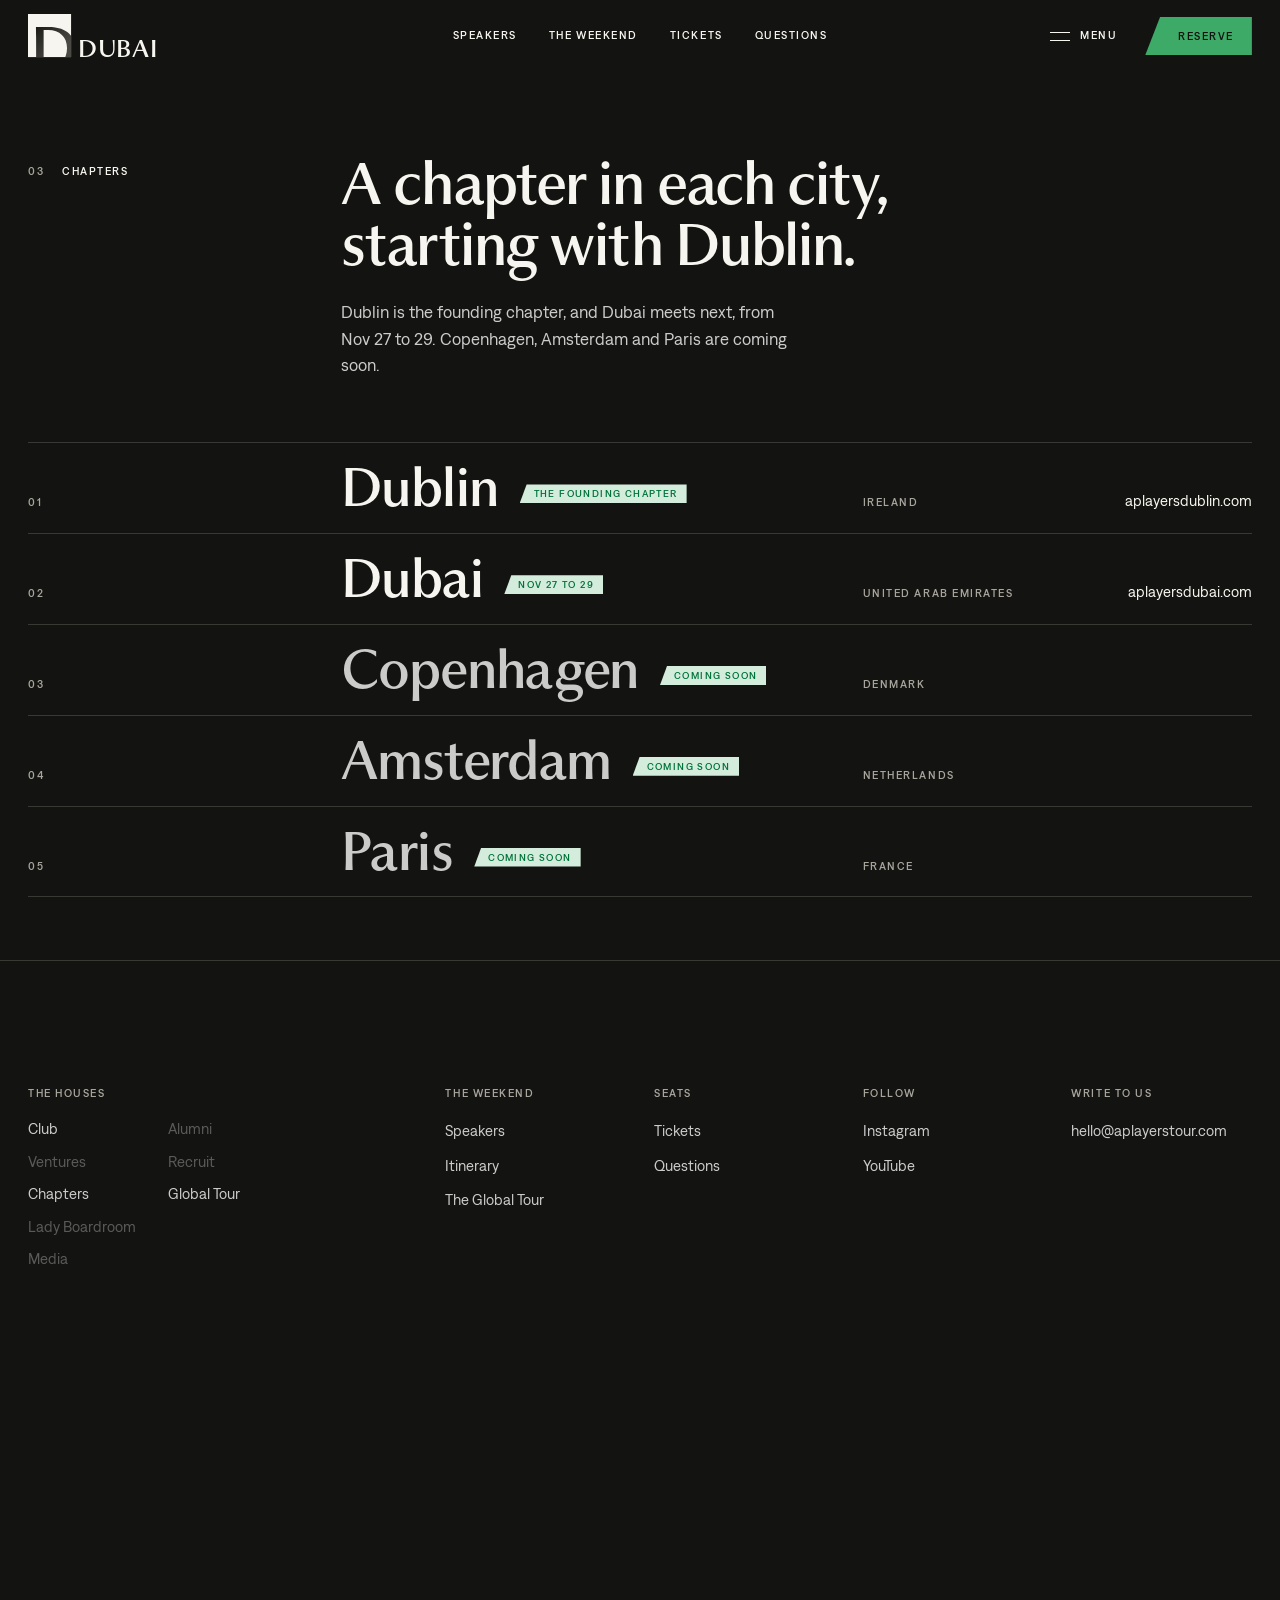
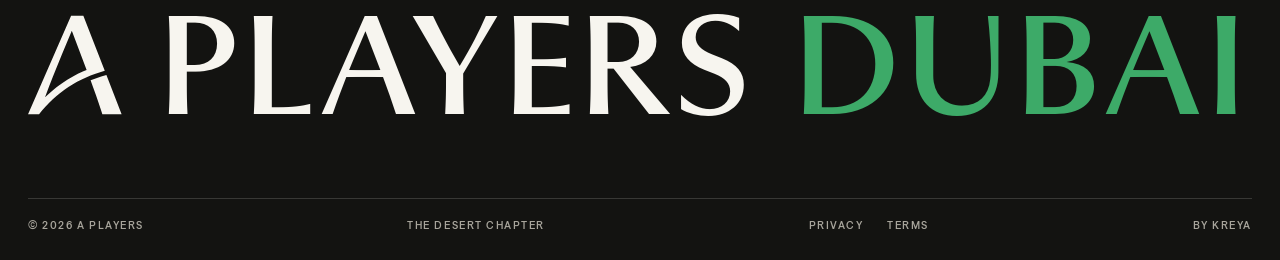
==== commit 9db75e76: "Ryan Stacey joins the Saturday main stage He also opens Friday for VVIP guests. Seven speakers on Sa" ====
--- a/chapters/index.html
+++ b/chapters/index.html
@@ -29,8 +29,8 @@
 })(window,document,'script','dataLayer','GTM-WL5TT2WF');
   }
   </script>
-  <script type="module" crossorigin src="/assets/main-C1ZlE4nH.js"></script>
-  <link rel="stylesheet" crossorigin href="/assets/main-C47x76MZ.css">
+  <script type="module" crossorigin src="/assets/main-CsyyJzyI.js"></script>
+  <link rel="stylesheet" crossorigin href="/assets/main-BHDSCygP.css">
 </head>
 <body class="is-loading" data-page="chapters">
   <noscript><iframe src="https://www.googletagmanager.com/ns.html?id=GTM-WL5TT2WF" height="0" width="0" style="display:none;visibility:hidden"></iframe></noscript>
--- a/assets/main-BHDSCygP.css
+++ b/assets/main-BHDSCygP.css
@@ -0,0 +1 @@
+@font-face{font-family:Museum;font-weight:400;font-display:swap;src:url(/fonts/museum-Regular.otf) format("opentype")}@font-face{font-family:Museum;font-weight:400;font-style:italic;font-display:swap;src:url(/fonts/museum-RegularItalic.otf) format("opentype")}@font-face{font-family:Denim;font-weight:400;font-display:swap;src:url(/fonts/denim-Regular.woff2) format("woff2")}@font-face{font-family:Denim;font-weight:500;font-display:swap;src:url(/fonts/denim-Medium.woff2) format("woff2")}:root{--white: #FFFFFF;--ink: #131311;--flint: #6C6A62;--ground: #070B18;--fg: #FFFFFF;--fg2: rgba(255, 255, 255, .78);--mute: #A9B1CB;--faint: rgba(255, 255, 255, .3);--line: rgba(255, 255, 255, .16);--accent: #ACBBFE;--btn: #ACBBFE;--btn-fg: #232F57;--btn-wipe: #FFFFFF;--btn-alt: #232F57;--club-word: #ACBBFE;--navy: #232F57;--peri: #ACBBFE;--tint: #E6EBFE;--navy-wipe: #141C38;--serif: Museum, "Iowan Old Style", Georgia, serif;--sans: Denim, "Helvetica Neue", Arial, sans-serif;--m: clamp(16px, 2.2vw, 32px);--nav-h: 72px}*{box-sizing:border-box;margin:0;padding:0}html{-webkit-text-size-adjust:100%}body{background:var(--ground);color:var(--fg);font:400 16px/1.5 var(--sans);-webkit-font-smoothing:antialiased}img,video,svg{display:block;max-width:100%}a{color:inherit;text-decoration:none}button{font:inherit;color:inherit;background:none;border:0;cursor:pointer}[hidden]{display:none!important}.is-loading .hero{visibility:hidden}.label{font:500 11px/1.2 var(--sans);letter-spacing:.14em;text-transform:uppercase}.btn{--h: 38px;display:inline-flex;align-items:center;height:var(--h);padding:0 18px 0 calc(18px + var(--h) * .3886);clip-path:polygon(calc(var(--h) * .3886) 0,100% 0,100% 100%,0 100%);background:var(--btn);color:var(--btn-fg);font:500 11px/1 var(--sans);letter-spacing:.14em;text-transform:uppercase;transition:background-color .25s ease,transform .16s cubic-bezier(.2,.8,.2,1)}.btn{position:relative;isolation:isolate;overflow:hidden;white-space:nowrap;flex:none}.link{white-space:nowrap}.btn:before{content:"";position:absolute;top:0;right:-40%;bottom:0;left:-40%;z-index:1;pointer-events:none;background:var(--btn-wipe);transform:translate(-100%) skew(-21.23deg);transition:transform .55s cubic-bezier(.6,0,.2,1)}.btn>b{position:relative;z-index:2;display:block;overflow:hidden;height:1.1em;padding-bottom:.1em;margin-bottom:-.1em;box-sizing:content-box;font-weight:inherit}.btn>b span{display:block;line-height:1.1em;transition:transform .55s cubic-bezier(.6,0,.2,1)}.btn>b span+span{color:var(--btn-alt)}.btn:hover:before,.btn:focus-visible:before{transform:translate(0) skew(-21.23deg)}.btn:hover>b span,.btn:focus-visible>b span{transform:translateY(-100%)}.btn:active{transform:scale(.97)}.btn--lg{--h: 50px;padding:0 26px 0 calc(22px + var(--h) * .3886)}.btn:focus-visible{outline:2px solid var(--btn-fg);outline-offset:-5px}.link{position:relative;padding:6px 0}.link:after{content:"";position:absolute;left:0;right:0;bottom:0;height:1px;background:currentColor;transform-origin:left;transition:transform .35s cubic-bezier(.6,0,.2,1)}.link:hover:after{transform:scaleX(.35)}:focus-visible{outline:2px solid var(--accent);outline-offset:3px}.nav{position:fixed;inset:0 0 auto;z-index:60;height:var(--nav-h);display:grid;grid-template-columns:1fr auto 1fr;align-items:center;gap:24px;padding:0 var(--m);background:var(--ground);transition:background-color .4s ease}.nav__logo{width:112px;color:var(--fg)}.nav__logo svg{width:100%;height:auto;overflow:visible}.nav__links{display:flex;gap:32px;transition:opacity .4s ease}.nav__links a{transition:opacity .2s}.nav__links a:hover{opacity:.55}.nav__links .nav__login{color:var(--mute)}.nav__right{display:flex;align-items:center;justify-content:flex-end;gap:28px}.nav__menu{display:inline-flex;align-items:center;gap:10px;height:38px}.nav__menu-icon{position:relative;width:20px;height:9px}.nav__menu-icon i{position:absolute;left:0;right:0;height:1px;background:currentColor;transition:transform .6s cubic-bezier(.6,0,.2,1),top .6s cubic-bezier(.6,0,.2,1)}.nav__menu-icon i:nth-child(1){top:0}.nav__menu-icon i:nth-child(2){top:8px}.menu-open .nav{background:transparent}.menu-open .nav{--fg: #131311;--mute: #6C6A62;--club-word: #131311;--btn: var(--navy);--btn-fg: #FFFFFF;--btn-wipe: var(--navy-wipe);--btn-alt: var(--peri);color:var(--fg)}.menu-open .nav__links{opacity:0;pointer-events:none}.menu-open .nav__menu-icon i:nth-child(1){top:4px;transform:rotate(24deg)}.menu-open .nav__menu-icon i:nth-child(2){top:4px;transform:rotate(-24deg)}.menu{position:fixed;top:0;right:0;bottom:0;left:0;z-index:50;background:var(--white);color:var(--ink);display:grid;place-items:center;padding:16vh var(--m) 13vh;clip-path:inset(0 0 100% 0);visibility:hidden}.menu__run{position:relative;max-width:15em;text-align:center;font:400 clamp(34px,5.4vw,88px)/1.1 var(--serif);letter-spacing:-.012em}.run__item{display:inline;white-space:nowrap;color:inherit;transition:color .5s cubic-bezier(.2,.8,.2,1)}.run__item[aria-disabled=true]{cursor:default}.run__item sup{font:500 max(10px,.14em)/1 var(--sans);letter-spacing:.08em;vertical-align:baseline;position:relative;top:-3.6em;margin-left:.5em}.run__tile{display:none}.sl{display:inline-block;width:.34em;height:.74em;margin:0 .2em 0 .16em;vertical-align:-.04em;background:linear-gradient(to top left,transparent calc(50% - .014em),currentColor calc(50% - .014em),currentColor calc(50% + .014em),transparent calc(50% + .014em))}.menu__run.is-choosing .run__item:not(.is-on){color:#8c8a82}.menu__peek{position:absolute;left:0;top:0;z-index:3;width:clamp(110px,12vw,180px);aspect-ratio:1;pointer-events:none;opacity:0;transition:opacity .3s ease;will-change:transform;outline:1px solid rgba(19,19,17,.18);outline-offset:-1px}.menu__peek.is-on{opacity:1}.menu__soon{position:absolute;left:0;bottom:100%;padding:5px 7px 4px;white-space:nowrap;font:500 8.5px/1 var(--sans);letter-spacing:.16em;text-transform:uppercase;background:var(--soon-bg, #232F57);color:var(--soon-fg, #FFFFFF);opacity:0;transition:opacity .25s}.menu__peek.is-soon .menu__soon{opacity:1}.menu .run__soon{display:none}.menu__run.is-choosing .run__item[aria-disabled=true].is-on{color:#8c8a82}@media(hover:none),(pointer:coarse),(max-width:700px){.menu .run__soon{display:inline-block;margin-left:.7em;font:500 8.5px/1 var(--sans);letter-spacing:.16em;text-transform:uppercase;color:#a8a69e;vertical-align:.9em}}@media(max-width:700px){.menu .run__name{display:inline-flex;align-items:baseline;gap:8px}.menu .run__soon{margin-left:0;vertical-align:baseline}}.menu__peek svg{position:absolute;top:0;right:0;bottom:0;left:0;width:100%;height:100%;visibility:hidden}.menu__peek svg.is-on{visibility:visible}.menu__foot{position:absolute;left:var(--m);right:var(--m);bottom:var(--m);display:flex;align-items:baseline;gap:32px}.menu__note{flex:1;display:flex;gap:14px;min-height:1.2em}.menu__note [data-menu-status]{color:var(--navy)}.menu__note [data-menu-status]:empty{display:none}.menu__foot a{transition:opacity .2s}.menu__foot a:hover{opacity:.55}.hero{position:relative;min-height:100svh;padding:calc(var(--nav-h) + 8px) var(--m) var(--m);display:grid;--stage-h: calc(100svh - var(--nav-h) - 8px - var(--m));grid-template-columns:minmax(0,1fr) calc(var(--stage-h) * .8) minmax(0,1fr);gap:var(--m);align-items:stretch}.hero__stage{width:calc(var(--stage-h) * .8);height:var(--stage-h);min-width:0}.hero__text--top{align-self:start;padding-top:16px}.hero__text--foot{align-self:end;padding-bottom:8px}.hero__label{color:var(--accent);margin-bottom:22px}.hero__title{font:400 clamp(30px,2.75vw,44px)/1.08 var(--serif);letter-spacing:-.012em;text-wrap:balance}.hero__sub{max-width:34ch;font-size:17px;line-height:1.5;color:var(--fg2)}.hero__actions{display:flex;flex-wrap:wrap;align-items:center;gap:18px 28px;margin-top:32px}.figs{display:flex;gap:clamp(28px,3vw,48px);margin-top:40px;padding-top:20px;border-top:1px solid var(--line)}.figs dt{color:var(--mute);font-size:10px;order:2;margin-top:6px}.figs div{display:flex;flex-direction:column}.figs dd{font:400 30px/1 var(--serif);order:1}.ln-mask{display:block;overflow:hidden;padding-bottom:.14em;margin-bottom:-.14em}.reel{position:relative;width:100%;height:100%;overflow:hidden;background:var(--ground)}.reel__video{display:block;width:100%;height:100%;min-width:0;object-fit:cover}.reel__toggle{position:absolute;right:10px;top:10px;width:40px;height:40px;display:grid;place-items:center;background:none;color:#fff}.reel__toggle svg{width:18px;height:18px;fill:transparent;stroke:currentColor;stroke-width:1.2;filter:drop-shadow(0 0 3px rgba(0,0,0,.35));transition:fill .25s ease}.reel__toggle:focus-visible svg{fill:currentColor}@media(hover:hover){.reel__toggle:hover svg{fill:currentColor}}.reel__toggle .i-play,.reel.is-paused .i-pause{display:none}.reel.is-paused .i-play{display:block}.reel__bar{position:absolute;left:0;right:0;bottom:0;height:2px;background:#ffffff59}.reel__bar i{position:absolute;top:0;right:0;bottom:0;left:0;background:var(--white);transform-origin:left;transform:scaleX(0)}.note{display:grid;grid-template-columns:repeat(12,minmax(0,1fr));column-gap:var(--m);padding:clamp(96px,16vh,180px) var(--m) clamp(96px,15vh,170px)}.note__label{grid-column:1 / span 3;display:flex;gap:18px;color:var(--accent);padding-top:.6em}.note__label span{color:var(--mute)}.note__body{grid-column:4 / span 8}.note__text{font:400 clamp(26px,2.5vw,38px)/1.3 var(--serif);letter-spacing:-.008em;max-width:25em;text-wrap:pretty}.note__text .w{color:var(--faint);transition:color .3s ease}.note__text .w.is-read{color:var(--fg)}.note__sign{display:flex;align-items:flex-end;gap:20px;margin-top:clamp(40px,6vh,64px)}.note__hound{width:clamp(64px,6vw,88px);color:var(--fg)}.note__hound svg{width:100%;height:auto;overflow:visible}.note__sign p{display:flex;flex-direction:column;gap:8px;padding-bottom:4px}.note__name{font:italic 400 clamp(24px,2vw,30px)/1 var(--serif)}.note__role{color:var(--mute)}.note__hound svg{overflow:visible}.voice{display:grid;grid-template-columns:repeat(12,minmax(0,1fr));column-gap:var(--m);padding:clamp(80px,13vh,150px) var(--m);border-top:1px solid var(--line)}.voice__side{grid-column:1 / span 3}.voice__label{color:var(--accent);padding-top:1.2em}.voice__photo{position:relative;margin-top:40px;aspect-ratio:4 / 5;overflow:hidden;background:var(--ground)}.voice__photo img{position:absolute;top:0;right:0;bottom:0;left:0;width:100%;height:100%;max-width:none;object-fit:cover}.voice__body{grid-column:4 / span 9}.voice__figs{display:flex;align-items:flex-end;gap:clamp(20px,3vw,48px)}.voice__fig{display:flex;flex-direction:column;gap:14px}.voice__fig dt{color:var(--mute)}.voice__fig dd{display:flex;align-items:baseline;gap:14px;font:400 clamp(48px,5.4vw,88px)/.9 var(--serif);letter-spacing:-.02em;white-space:nowrap}.voice__fig dd b{font-weight:400}.voice__fig dd>span{font:500 11px/1 var(--sans);letter-spacing:.14em;text-transform:uppercase;color:var(--mute)}.voice__fig--then dd{color:var(--faint)}.voice__sl{flex:none;width:clamp(26px,2.6vw,44px);height:clamp(48px,5.4vw,88px);align-self:flex-end;background:linear-gradient(to top left,transparent calc(50% - .75px),var(--accent) calc(50% - .75px),var(--accent) calc(50% + .75px),transparent calc(50% + .75px))}.voice__note{color:var(--accent);margin-top:28px}.rb{position:relative;display:inline-block;height:.9em;line-height:.9em;clip-path:inset(-.06em -.4em)}.rb__i{display:inline-flex;align-items:flex-start;white-space:nowrap}.rb__i--next{position:absolute;left:0;top:0}.rl{position:relative;display:inline-block;height:.9em;clip-path:inset(-.06em -.3em)}.rl__s{position:absolute;left:0;right:0;top:0;display:flex;flex-direction:column;will-change:transform}.rl__s>span{display:block;height:.9em;line-height:.9em;text-align:center}.rl__c{display:inline-block}.rb__say{position:absolute;width:1px;height:1px;overflow:hidden;clip-path:inset(50%);white-space:nowrap}.voice__quote{margin-top:clamp(40px,6vh,64px);max-width:30em}.voice__quote p{font:italic 400 clamp(24px,2.2vw,34px)/1.32 var(--serif);letter-spacing:-.006em;text-wrap:pretty}.voice__quote p:before{content:"“"}.voice__quote p:after{content:"”"}.voice__said{margin-top:clamp(40px,6vh,64px);max-width:30em;font:400 clamp(22px,2vw,30px)/1.35 var(--serif);letter-spacing:-.006em;text-wrap:pretty}.voice__by{display:flex;align-items:baseline;gap:16px;margin-top:32px}.voice__name{font:400 clamp(20px,1.6vw,24px)/1 var(--serif)}.voice__by .label{color:var(--mute)}.sec-label{display:flex;gap:18px;color:var(--accent)}.sec-label span{color:var(--mute)}.sec-title{font:400 clamp(30px,3vw,48px)/1.08 var(--serif);letter-spacing:-.012em;max-width:18em;text-wrap:balance}.layers{padding:clamp(64px,10vh,120px) var(--m) clamp(96px,14vh,160px);border-top:1px solid var(--line)}.layers__head,.year__head{display:grid;grid-template-columns:repeat(12,minmax(0,1fr));column-gap:var(--m);margin-bottom:clamp(56px,9vh,96px)}.layers__head .sec-label,.year__head .sec-label{grid-column:1 / span 3;padding-top:.9em}.layers__head .sec-title,.year__head .sec-title{grid-column:4 / span 8}.layers__grid{display:grid;grid-template-columns:repeat(12,minmax(0,1fr));column-gap:var(--m)}.layers__frame{grid-column:1 / span 6;align-self:start;position:sticky;top:calc(var(--nav-h) + 24px);height:min(calc(100svh - var(--nav-h) - 48px),760px);aspect-ratio:4 / 5;max-width:100%;overflow:hidden;background:var(--tint)}.layers__frame img{position:absolute;top:0;right:0;bottom:0;left:0;width:100%;height:100%;max-width:none;object-fit:cover}.layers__list{grid-column:8 / span 5;list-style:none}.layer{min-height:78svh;display:flex;flex-direction:column;justify-content:center;padding:48px 0}.layer__img{display:none}.layer__no{color:var(--mute);margin-bottom:20px}.layer__term{font:400 clamp(40px,4.2vw,64px)/1 var(--serif);letter-spacing:-.015em;color:var(--faint);transition:color .5s ease}.layer.is-on .layer__term{color:var(--fg)}.layer__sub{color:var(--accent);margin-top:18px}.layer__text{margin-top:18px;max-width:36ch;font-size:17px;line-height:1.55;color:var(--fg2)}.year{padding:clamp(64px,10vh,120px) var(--m) clamp(96px,14vh,160px);border-top:1px solid var(--line)}.year__table{--p: 0;--cols: 48px minmax(0, 2.3fr) minmax(0, 3.3fr) minmax(0, 5.4fr) 72px;position:relative}.year__months,.step{display:grid;grid-template-columns:var(--cols);column-gap:var(--m)}.year__months{color:var(--mute);padding-bottom:14px}.year__mlabel{grid-column:1 / span 3;text-align:right}.year__rail{grid-column:4;display:grid;grid-template-columns:repeat(12,minmax(0,1fr));list-style:none}.year__rail li{padding-left:6px;font-size:10px}.year__rows{list-style:none;border-top:1px solid var(--line)}.step{align-items:center;padding:26px 0;border-bottom:1px solid var(--line)}.step__no{color:var(--mute);align-self:start;padding-top:.5em}.step__name{font:400 clamp(22px,1.9vw,28px)/1.1 var(--serif);letter-spacing:-.01em}.step__when{display:block;color:var(--accent);margin-top:10px}.step__line{font-size:15px;line-height:1.5;color:var(--fg2);max-width:38ch}.step__rail{position:relative;height:52px;background:linear-gradient(to right,var(--line) 1px,transparent 1px) 0 0 / calc(100% / 12) 100%;box-shadow:inset -1px 0 0 var(--line)}.marks{position:absolute;top:0;right:0;bottom:0;left:0;color:var(--faint)}.marks--ink{color:var(--fg);clip-path:inset(-4px calc((1 - var(--p)) * 100%) -4px 0)}.year__now{position:absolute;top:0;bottom:0;width:1px;background:var(--accent);pointer-events:none;left:calc(var(--rail-x, 0px) + var(--p) * var(--rail-w, 0px));opacity:calc(var(--p) * 40)}.year__mcount{text-align:right}.sq{position:absolute;top:50%;width:8px;height:8px;margin:-4px 0 0 -4px;background:currentColor}.band{position:absolute;top:50%;right:0;height:4px;margin-top:-2px;background:currentColor}.step__count{text-align:right}.step__count b{font:400 34px/1 var(--serif);font-variant-numeric:tabular-nums}.step__count .label{color:var(--mute)}.tag{display:inline-block;padding:5px 9px 4px 14px;background:var(--tint);color:var(--navy);font:500 10px/1 var(--sans);letter-spacing:.14em;text-transform:uppercase;vertical-align:.5em;clip-path:polygon(7px 0,100% 0,100% 100%,0 100%)}.logos{display:grid;grid-template-columns:repeat(12,minmax(0,1fr));column-gap:var(--m);align-items:center;padding:0 var(--m);border-top:1px solid var(--line);border-bottom:1px solid var(--line)}.logos__label{grid-column:1 / span 2;color:var(--mute);padding:34px 0}.logos__run{grid-column:3 / span 10;overflow:hidden;padding:30px 0;-webkit-mask-image:linear-gradient(to right,transparent,#000 8%,#000 92%,transparent);mask-image:linear-gradient(to right,transparent,#000 8%,#000 92%,transparent);transform:translateZ(0)}.logos__track{display:flex;align-items:center;width:max-content;list-style:none;will-change:transform}.logos__track li{flex:none;padding:0 clamp(28px,3.4vw,56px)}.logos__track img{height:var(--h, 24px);width:auto;max-width:none;filter:brightness(0) invert(1);opacity:.78}.events{padding:clamp(64px,10vh,120px) 0 clamp(96px,14vh,160px);border-top:1px solid var(--line);overflow:hidden}.events__head{display:grid;grid-template-columns:repeat(12,minmax(0,1fr));column-gap:var(--m);padding:0 var(--m);margin-bottom:clamp(48px,8vh,88px)}.events__head .sec-label{grid-column:1 / span 3;padding-top:.9em}.events__head>div{grid-column:4 / span 8}.events__lede{margin-top:22px;max-width:46ch;font-size:17px;line-height:1.55;color:var(--fg2)}.strip{padding:0 var(--m)}.strip__track{display:flex;align-items:flex-end;gap:clamp(12px,1.4vw,20px);width:max-content;will-change:transform}.strip__fig{position:relative;flex:none;height:clamp(320px,56vh,540px);aspect-ratio:2 / 3;padding-top:30px}.strip__fig--low{height:clamp(260px,44vh,420px)}.strip__frame{position:absolute;top:30px;right:0;bottom:0;left:0;overflow:hidden}.strip__frame img{position:absolute;top:0;right:0;bottom:0;left:0;width:100%;height:100%;max-width:none;object-fit:cover}.strip__fig figcaption{position:absolute;top:0;left:0;white-space:nowrap;color:var(--accent)}.events__grid{display:grid;grid-template-columns:repeat(12,minmax(0,1fr));column-gap:var(--m);padding:0 var(--m);margin-top:clamp(56px,9vh,96px)}.events__next{grid-column:1 / span 8}.events__past{grid-column:10 / span 3}.events__sub{color:var(--mute);padding-bottom:16px;border-bottom:1px solid var(--line)}.dates{list-style:none}.date{display:grid;grid-template-columns:minmax(0,1.35fr) minmax(0,1.25fr) minmax(0,1fr) minmax(0,1.15fr);align-items:baseline;gap:20px;padding:20px 0;border-bottom:1px solid var(--line)}.date__city{font:400 clamp(26px,2.4vw,36px)/1.05 var(--serif);letter-spacing:-.01em}.date__country{color:var(--mute)}.date__when{font-size:15px}.date__link{justify-self:start}a.date__link{border-bottom:1px solid currentColor;padding-bottom:3px;transition:opacity .2s}a.date__link:hover{opacity:.55}.date__link--quiet{color:var(--mute)}.past{padding-top:20px;font:400 clamp(22px,1.9vw,28px)/1.35 var(--serif);letter-spacing:-.01em}.past .sl{display:inline-block;width:.34em;height:.74em;margin:0 .2em 0 .16em;vertical-align:-.04em;background:linear-gradient(to top left,transparent calc(50% - .02em),var(--mute) calc(50% - .02em),var(--mute) calc(50% + .02em),transparent calc(50% + .02em))}.past__c{white-space:nowrap}.events__past .figs{margin-top:40px}.board{padding:clamp(64px,10vh,120px) var(--m) clamp(96px,14vh,160px)}.board__head{display:grid;grid-template-columns:repeat(12,minmax(0,1fr));column-gap:var(--m);margin-bottom:clamp(56px,9vh,96px)}.board__head .sec-label{grid-column:1 / span 3;padding-top:.9em}.board__head>div{grid-column:4 / span 8}.board__lede{margin-top:22px;max-width:46ch;font-size:17px;line-height:1.55;color:var(--fg2)}.board__list{list-style:none;display:grid;grid-template-columns:repeat(4,minmax(0,1fr));column-gap:var(--m);row-gap:56px}.adv__photo{position:relative;aspect-ratio:4 / 5;overflow:hidden;background:#edebe6;margin-bottom:22px}.adv__photo img{position:absolute;top:0;right:0;bottom:0;left:0;width:100%;height:100%;max-width:none;object-fit:cover;transition:transform 1.1s cubic-bezier(.2,.8,.2,1)}.adv:hover .adv__photo img{transform:scale(1.04)}.adv__no{color:var(--mute)}.adv__name{margin-top:12px;font:400 clamp(24px,2vw,30px)/1.05 var(--serif);letter-spacing:-.01em}.adv__role{color:var(--accent);margin-top:12px}.adv__line{margin-top:14px;max-width:32ch;font-size:15px;line-height:1.5;color:var(--fg2)}.partner{display:grid;grid-template-columns:repeat(12,minmax(0,1fr));column-gap:var(--m);row-gap:40px;align-items:end;margin-top:clamp(72px,12vh,128px);padding:clamp(36px,5vw,64px);background:#0d3b2a;color:#f7f5ef}.partner__label{grid-column:1 / span 6;grid-row:1;color:#7fd69a}.partner__lockup{grid-column:1 / span 6;grid-row:2}.partner__lockup svg{display:block;width:100%;height:auto}.partner__body{grid-column:9 / span 4;grid-row:2;display:flex;flex-direction:column;align-items:flex-start;gap:16px}.partner__line{max-width:34ch;font-size:15px;line-height:1.5;color:#f7f5efd1}.tag--ventures{background:#7fd69a;color:#0d3b2a;vertical-align:baseline}.wins{padding:clamp(64px,10vh,120px) 0 clamp(96px,14vh,160px);border-top:1px solid var(--line);overflow:hidden}.wins__head{display:grid;grid-template-columns:repeat(12,minmax(0,1fr));column-gap:var(--m);padding:0 var(--m);margin-bottom:clamp(48px,8vh,88px)}.wins__head .sec-label{grid-column:1 / span 3;padding-top:.9em}.wins__head>div{grid-column:4 / span 8}.wins__lede{margin-top:22px;max-width:46ch;font-size:17px;line-height:1.55;color:var(--fg2)}.wins__wall{display:flex;flex-direction:column;gap:clamp(16px,2vw,24px)}.wins__row{overflow:hidden;-webkit-mask-image:linear-gradient(to right,transparent,#000 6%,#000 94%,transparent);mask-image:linear-gradient(to right,transparent,#000 6%,#000 94%,transparent);transform:translateZ(0)}.wins__track{display:flex;align-items:stretch;width:max-content;list-style:none;will-change:transform}.win{flex:none;display:flex;flex-direction:column;width:clamp(300px,27vw,420px);margin-right:clamp(16px,2vw,24px);padding:clamp(26px,2.4vw,36px);border:1px solid var(--line)}.win__fig{font:400 clamp(40px,3.6vw,60px)/.95 var(--serif);letter-spacing:-.02em;white-space:nowrap}.win__ctx{margin-top:14px;color:var(--accent)}.win__quote{margin:28px 0 32px}.win__quote p{font-size:15px;line-height:1.55;color:var(--fg2);text-wrap:pretty}.win__quote p:before{content:"“"}.win__quote p:after{content:"”"}.win__quote--lead{margin-top:0}.win__quote--lead p{font:italic 400 clamp(20px,1.6vw,24px)/1.32 var(--serif);color:var(--fg)}.win__by{display:flex;align-items:center;gap:14px;margin-top:auto;padding-top:20px;border-top:1px solid var(--line)}.win__by img,.win__ini{flex:none;width:44px;height:44px;object-fit:cover}.win__ini{display:block;text-align:center;background:var(--navy);color:var(--accent);font:400 16px/46px var(--serif)}.win__by>span{display:flex;flex-direction:column;gap:6px}.win__name{font:400 18px/1 var(--serif)}.win__role{color:var(--mute)}.apply{padding:clamp(64px,10vh,120px) var(--m) clamp(96px,14vh,160px);border-top:1px solid var(--line)}.apply__head{display:grid;grid-template-columns:repeat(12,minmax(0,1fr));column-gap:var(--m);margin-bottom:clamp(48px,8vh,88px)}.apply__head .sec-label{grid-column:1 / span 3;padding-top:.9em}.apply__head>div{grid-column:4 / span 8}.apply__lede{margin-top:22px;max-width:48ch;font-size:17px;line-height:1.55;color:var(--fg2)}.apply__grid{display:grid;grid-template-columns:repeat(12,minmax(0,1fr));column-gap:var(--m);align-items:start}.apply__main{grid-column:1 / span 6}.apply__side{grid-column:8 / span 5;position:sticky;top:110px}.terms{display:grid;grid-template-columns:repeat(4,minmax(0,1fr));column-gap:20px;margin-bottom:clamp(48px,7vh,72px)}.terms>div{padding-top:16px;border-top:1px solid var(--line)}.terms dt{color:var(--mute)}.terms dd{margin-top:12px;font:400 clamp(19px,1.5vw,22px)/1.15 var(--serif)}.form{display:grid;grid-template-columns:repeat(2,minmax(0,1fr));column-gap:28px;row-gap:34px}.field{display:flex;flex-direction:column;gap:12px}.field--wide{grid-column:1 / -1}.field .label{color:var(--mute);transition:color .2s}.field:focus-within .label{color:var(--accent)}.field.is-bad .label{color:#f2a3a3}.field input,.field select{width:100%;padding:4px 0 12px;border:0;border-bottom:1px solid var(--line);border-radius:0;background:transparent;color:var(--fg);font:400 19px/1.3 var(--sans);outline:none;transition:border-color .2s;-webkit-appearance:none;-moz-appearance:none;appearance:none}.field input::placeholder{color:var(--faint)}.field input:focus,.field select:focus{border-bottom-color:var(--accent)}.field.is-bad input,.field.is-bad select{border-bottom-color:#f2a3a3}.field select{cursor:pointer;padding-right:28px;background:linear-gradient(45deg,transparent 50%,var(--mute) 50%) right 6px top 11px / 6px 6px no-repeat,linear-gradient(135deg,var(--mute) 50%,transparent 50%) right 0 top 11px / 6px 6px no-repeat}.field select:invalid{color:var(--faint)}.field select option{color:#131311;background:#fff}.field--tel{position:relative}.tel{display:flex;align-items:stretch;border-bottom:1px solid var(--line);transition:border-color .2s}.tel:focus-within{border-bottom-color:var(--accent)}.field .tel input{border-bottom:0}.tel__cc{flex:none;display:flex;align-items:baseline;gap:8px;padding:4px 14px 12px 0;margin-right:14px;border-right:1px solid var(--line);font:400 19px/1.3 var(--sans);color:var(--fg)}.tel__iso{color:var(--mute)}.tel__chev{align-self:center;width:6px;height:6px;margin:-6px 0 0 2px;border-right:1px solid var(--mute);border-bottom:1px solid var(--mute);transform:rotate(45deg);transition:transform .3s}.field--tel.is-open .tel__chev{transform:translateY(4px) rotate(225deg)}.field--tel.is-open .label,.tel__cc:focus-visible .tel__iso{color:var(--accent)}.tel__cc:focus-visible{outline:none}.cc{position:absolute;left:0;top:100%;z-index:30;width:min(360px,100%);margin-top:8px;background:var(--ground);border:1px solid var(--line);box-shadow:0 24px 48px -16px #0000008c}.field .cc__find{width:100%;padding:14px 16px;border:0;border-bottom:1px solid var(--line);background:transparent;color:var(--fg);font:400 15px/1.3 var(--sans);outline:none}.field .cc__find::placeholder{color:var(--faint)}.cc__list{list-style:none;max-height:264px;overflow-y:auto;overscroll-behavior:contain;padding:6px 0}.cc__list li{display:flex;justify-content:space-between;gap:16px;padding:9px 16px;font-size:15px;color:var(--fg2);cursor:pointer;transition:background-color .15s,color .15s}.cc__list li.is-at{background:var(--line);color:var(--fg)}@media(hover:hover){.cc__list li[data-i]:hover{background:color-mix(in srgb,var(--fg) 7%,transparent);color:var(--fg)}.cc__list:hover li.is-at:not(:hover){background:transparent;color:var(--fg2)}.cc__list li[aria-selected=true][data-i]{color:var(--accent)}}.cc__list li[aria-selected=true]{color:var(--accent)}.cc__d{color:var(--mute)}.cc__list .cc__none{cursor:default;color:var(--mute)}.field--dd{position:relative}.dd__native{position:absolute;width:1px;height:1px;opacity:0;pointer-events:none}.dd{display:flex;align-items:center;justify-content:space-between;width:100%;padding:4px 0 12px;border-bottom:1px solid var(--line);text-align:left;font:400 19px/1.3 var(--sans);color:var(--fg);transition:border-color .2s}.dd .tel__chev{margin:-6px 4px 0 0}.dd:focus-visible,.field--dd.is-open .dd{outline:none;border-bottom-color:var(--accent)}.dd__v.is-empty{color:var(--faint)}.field--dd.is-open .tel__chev{transform:translateY(4px) rotate(225deg)}.field--dd.is-open .label,.field--dd:focus-within .label{color:var(--accent)}.field.is-bad:not(.is-open) .dd{border-bottom-color:#f2a3a3}.dd__pop{width:100%}.form__foot{grid-column:1 / -1;display:flex;align-items:center;flex-wrap:wrap;gap:18px 28px;margin-top:10px}.form__note{font-size:13px;line-height:1.45;color:var(--mute);max-width:26ch}.form__draft{grid-column:1 / -1;color:var(--accent);font-size:14px}.apply__side{perspective:1200px}.mcard{--sx: 30%;--sy: 20%;position:relative;aspect-ratio:1.586;transform-style:preserve-3d;will-change:transform;background:repeating-linear-gradient(111.23deg,transparent 0 9px,rgba(172,187,254,.06) 9px 10px),linear-gradient(150deg,var(--navy),var(--ground) 130%);box-shadow:inset 0 0 0 1px #acbbfe38,0 30px 60px -20px #0009;color:#f7f5ef}.mcard__sheen{position:absolute;top:0;right:0;bottom:0;left:0;border-radius:inherit;pointer-events:none;background:radial-gradient(circle at var(--sx) var(--sy),rgba(255,255,255,.13),transparent 45%)}.mcard--metal .mcard__sheen{background:radial-gradient(ellipse 60% 90% at var(--sx) var(--sy),rgba(255,255,255,.6),transparent 60%)}.mcard__in{position:absolute;top:0;right:0;bottom:0;left:0;display:flex;flex-direction:column;padding:clamp(22px,2.2vw,32px)}.mcard__top{display:flex;align-items:flex-start;justify-content:space-between;gap:16px}.mcard__lockup{display:block;width:clamp(92px,8vw,120px);color:#f7f5ef}.mcard__lockup svg{display:block;width:100%;height:auto}.mcard__no{color:var(--accent)}.mcard__name{margin-top:auto;padding:.1em 0 .2em;margin-bottom:-.2em;font:400 clamp(26px,2.4vw,36px)/1.05 var(--serif);letter-spacing:-.01em;overflow:hidden;white-space:nowrap;text-overflow:ellipsis}.mcard__rows{display:grid;grid-template-columns:1.2fr 1fr .9fr;gap:16px;margin-top:18px;padding-top:14px;border-top:1px solid rgba(172,187,254,.22)}.mcard__rows dt{color:#f7f5ef80;font-size:9.5px}.mcard__rows dd{margin-top:7px;font-size:13px;line-height:1.3;overflow:hidden;white-space:nowrap;text-overflow:ellipsis}.mcard .is-empty{color:#f7f5ef61}.mcard__art,.mcard__mark{display:none}.mcard--metal{--ink: rgba(20, 21, 24, .9);border-radius:3.7%/5.87%;color:var(--ink);background:url(/media/club/brushed.webp) 0 0 / 100% 100%,linear-gradient(112deg,#d2d5d9,#f3f4f6 30%,#dcdfe2 54%,#eff0f2 76%,#c9ccd0);box-shadow:inset 0 0 0 1px #ffffffb3,inset 0 -1px 0 1px #00000014,0 1.5px #a3a7ad,0 3px #7d8188,0 30px 60px -20px #000000bf}.mcard--metal .mcard__in{border-radius:inherit}.mcard--metal .mcard__art{display:block;position:absolute;top:0;right:0;bottom:0;left:0;overflow:hidden;border-radius:inherit}.mcard--metal .mcard__no,.mcard--metal .mcard__name,.mcard--metal .mcard__rows dt,.mcard--metal .mcard__rows dd{color:var(--ink);text-shadow:0 1px 0 rgba(255,255,255,.8),0 -.5px 0 rgba(0,0,0,.25)}.mcard--metal .mcard__rows{border-top:0;padding-top:0}.mcard--metal .mcard__rows dt{opacity:.62}.mcard--metal .mcard__name{font-size:clamp(24px,2.1vw,32px)}.mcard--metal .is-empty{color:#1415184d}.mcard--metal .mcard__lockup svg,.mcard--metal .mcard__mark svg{filter:drop-shadow(0 1px 0 rgba(255,255,255,.85))}.mcard--a .mcard__lockup,.mcard--c .mcard__lockup,.mcard--d .mcard__lockup{display:none}.mcard--a .mcard__mark{display:block;width:clamp(34px,3vw,44px)}.mcard--a .mcard__mark svg,.mcard__big{display:block;width:100%;height:auto}.mcard__big{position:absolute;width:auto;height:128%;right:-30%;top:-10%}.mcard--c .mcard__rows,.mcard--d .mcard__rows{width:60%;grid-template-columns:1.6fr 1fr}.mcard--c .mcard__rows>div:nth-child(3),.mcard--d .mcard__rows>div:nth-child(3){display:none}.mcard--metal .mcard__lockup{color:var(--ink)}.mcard--c .mcard__big{color:#1415188c;filter:drop-shadow(0 1px 0 rgba(255,255,255,.9))}.asks{margin-top:clamp(40px,6vh,56px)}.asks__label{color:var(--mute);padding-bottom:14px;border-bottom:1px solid var(--line)}.asks__list{list-style:none;counter-reset:ask}.asks__list li{counter-increment:ask;display:grid;grid-template-columns:34px 1fr;padding:12px 0;border-bottom:1px solid var(--line);font-size:15px;line-height:1.45;color:var(--fg2)}.asks__list li:before{content:counter(ask,decimal-leading-zero);font:500 11px/1.9 var(--sans);letter-spacing:.14em;color:var(--accent)}.faq{display:grid;grid-template-columns:repeat(12,minmax(0,1fr));column-gap:var(--m);padding:clamp(64px,10vh,120px) var(--m) clamp(96px,14vh,160px);border-top:1px solid var(--line)}.faq__head{grid-column:1 / -1;display:grid;grid-template-columns:subgrid;margin-bottom:clamp(40px,7vh,72px)}.faq__head .sec-label{grid-column:1 / span 3;padding-top:.9em}.faq__head .sec-title{grid-column:4 / span 8}.faq__list{grid-column:4 / span 9;list-style:none;border-top:1px solid var(--line)}.qa{border-bottom:1px solid var(--line)}.qa__q{display:grid;grid-template-columns:56px 1fr 28px;align-items:baseline;width:100%;padding:26px 0;text-align:left}.qa__no{color:var(--mute);transition:color .3s}.qa__text{font:400 clamp(21px,1.8vw,28px)/1.2 var(--serif);letter-spacing:-.01em;transition:color .3s}@media(hover:hover){.qa__q:hover .qa__text{color:var(--accent)}}.qa.is-open .qa__no{color:var(--accent)}.qa__icon{position:relative;justify-self:end;width:16px;height:16px;align-self:center}.qa__icon:before,.qa__icon:after{content:"";position:absolute;left:50%;top:50%;background:currentColor;transition:transform .55s cubic-bezier(.6,0,.2,1),opacity .3s}.qa__icon:before{width:16px;height:1px;margin:-.5px 0 0 -8px}.qa__icon:after{width:1px;height:16px;margin:-8px 0 0 -.5px}.qa.is-open .qa__icon:before{transform:scaleX(0);opacity:0}.qa.is-open .qa__icon:after{transform:rotate(21.23deg) scaleY(1.15)}.qa__a{overflow:hidden}.qa__a>div{padding:0 28px 30px 56px}.qa__a p{max-width:62ch;font-size:16px;line-height:1.6;color:var(--fg2)}.qa__a p+p{margin-top:12px}.faq__more{grid-column:4 / span 9;margin-top:32px;font-size:15px;color:var(--mute)}.faq__more a{color:var(--fg);border-bottom:1px solid var(--line);padding-bottom:2px;transition:border-color .2s}.faq__more a:hover{border-color:var(--accent)}.foot{padding:clamp(64px,10vh,112px) var(--m) var(--m);border-top:1px solid var(--line);overflow:hidden}.foot__cta,.foot__houses{display:none}.foot__cols{display:grid;grid-template-columns:repeat(12,minmax(0,1fr));column-gap:var(--m);row-gap:36px}.foot__brand{grid-column:1 / span 3;display:none}.foot__cols>div.foot__housecol.foot__housecol{grid-column:1 / span 4}.foot__cols .foot__housecol ul{display:grid;grid-template-columns:auto auto;grid-template-rows:repeat(5,auto);grid-auto-flow:column;gap:10px 32px;justify-content:start}.foot__housecol li{white-space:nowrap;font-size:15px;line-height:1.5}.foot__housecol .is-later{font-size:15px;line-height:1.5;color:var(--faint)}.foot--c .foot__housecol{display:none}.foot__small{display:block;width:clamp(110px,9vw,140px)}.foot__small svg,.foot__word svg{display:block;width:100%;height:auto}.foot__cols>div:not(.foot__brand){grid-column:span 2}.foot__cols>div:last-child{grid-column:span 2}.foot__cols .label{color:var(--mute);margin-bottom:18px}.foot__cols ul{list-style:none;display:flex;flex-direction:column;gap:10px}.foot__cols a{font-size:15px;color:var(--fg2);transition:color .2s}.foot__cols a:hover{color:var(--accent)}.foot__sig{display:flex;align-items:flex-end;gap:clamp(16px,2.4vw,40px);margin-top:clamp(80px,14vh,160px)}.foot__hound{flex:none;display:none;color:var(--fg)}.foot__hound svg{display:block;height:100%;width:auto;overflow:visible}.foot__word{flex:1;min-width:0;color:var(--fg)}.foot__base{display:flex;flex-wrap:wrap;justify-content:space-between;gap:12px 32px;margin-top:clamp(28px,4vh,44px);padding-top:20px;border-top:1px solid var(--line);color:var(--mute)}.foot__base a{transition:color .2s}.foot__base a:hover{color:var(--fg)}.foot__legal{display:flex;gap:24px}.foot--d{min-height:100svh;display:flex;flex-direction:column;padding-top:clamp(96px,14vh,140px)}.foot--d .foot__sig{margin-top:auto;padding-top:clamp(48px,8vh,96px)}.foot--a .foot__hound{display:block}.foot--c .foot__cta{display:flex;align-items:flex-end;justify-content:space-between;gap:32px;padding-bottom:clamp(48px,8vh,80px)}.foot__ask{font:400 clamp(40px,5.2vw,84px)/1 var(--serif);letter-spacing:-.02em;max-width:12em}.foot--c .foot__houses{display:block;padding:26px 0;margin-bottom:clamp(48px,8vh,80px);border-top:1px solid var(--line);border-bottom:1px solid var(--line);font:400 clamp(20px,1.8vw,26px)/1.5 var(--serif);letter-spacing:-.01em}.foot__house{white-space:nowrap}.foot__houses a{transition:color .2s}.foot__houses a:hover{color:var(--accent)}.foot__houses .is-later{color:var(--faint)}.foot__houses .sl{display:inline-block;width:.34em;height:.74em;margin:0 .24em 0 .2em;vertical-align:-.04em;background:linear-gradient(to top left,transparent calc(50% - .02em),var(--mute) calc(50% - .02em),var(--mute) calc(50% + .02em),transparent calc(50% + .02em))}.foot--c .foot__brand{display:block}.foot--c .foot__sig{display:none}.next{min-height:70vh;display:grid;place-items:center;border-top:1px solid var(--line);color:var(--mute)}.themes{position:fixed;left:var(--m);bottom:var(--m);z-index:55;display:flex;align-items:center;gap:4px;padding:6px 6px 6px 14px;background:#fafaf8;color:#131311;box-shadow:0 6px 24px #0000002e}.themes__label{color:#6c6a62;margin-right:8px;font-size:10px}.themes__btn{display:flex;align-items:center;gap:8px;padding:7px 10px;color:#131311;transition:background-color .2s}.themes__btn i{width:14px;height:14px;box-shadow:inset 0 0 0 1px #ffffff40,0 0 0 1px #13131140}.themes__btn .label{font-size:10px}.themes__btn:hover{background:#1313110f}.themes__btn.is-on{background:#131311;color:#fff}.menu-open .themes{opacity:0;pointer-events:none}@media(max-width:1000px){.nav__links{display:none}.nav{grid-template-columns:1fr auto}}@media(max-width:700px){:root{--nav-h: 60px}.note{display:block;padding:88px var(--m) 96px}.note__label{padding:0;margin-bottom:28px}.note__text{font-size:24px;line-height:1.32}.note__sign{margin-top:36px}.note__hound{width:60px}.themes{left:8px;right:8px;bottom:8px;padding:4px;justify-content:space-between}.themes__label{display:none}.themes__btn{flex-direction:column;gap:4px;padding:6px 4px;flex:1}.themes__btn .label{font-size:8.5px;letter-spacing:.08em}.voice{display:block;padding:80px var(--m)}.voice__label{padding:0}.voice__photo{width:64%;margin:24px 0 40px}.voice__label:last-child{margin-bottom:32px}.board{padding:72px var(--m) 88px}.board__head{display:block;margin-bottom:40px}.board__head .sec-label{padding:0;margin-bottom:20px}.board__lede{font-size:16px}.board__list{grid-template-columns:repeat(2,minmax(0,1fr));column-gap:14px;row-gap:40px}.adv__photo{margin-bottom:16px}.adv__name{font-size:21px}.adv__line{font-size:14px}.partner{display:block;padding:28px 22px}.partner__lockup{width:88%;margin-top:28px}.partner__body{margin-top:28px}.voice__figs{gap:14px}.voice__fig dd{flex-direction:column;align-items:flex-start;gap:10px;font-size:44px}.voice__sl{width:22px;height:44px;margin-bottom:21px}.voice__quote p,.voice__said{font-size:22px}.layers{padding:72px var(--m) 88px}.layers__head,.layers__grid,.year__head{display:block}.layers__head,.year__head{margin-bottom:40px}.layers__head .sec-label,.year__head .sec-label{padding:0;margin-bottom:20px}.sec-title{font-size:30px}.layers__frame{display:none}.layer{min-height:0;padding:0 0 56px}.layer__img{display:block;width:100%;aspect-ratio:4 / 5;object-fit:cover;margin-bottom:24px}.layer__term{font-size:40px;color:var(--fg)}.layer__text{font-size:16px}.year{padding:72px var(--m) 88px}.year__table{--cols: 1fr}.year__months,.year__now{display:none}.step__count{grid-column:2;text-align:left}.events{padding:72px 0 88px}.events__head,.events__grid{display:block}.events__head .sec-label{padding:0;margin-bottom:20px}.events__lede{font-size:16px}.wins{padding:72px 0 88px}.wins__head{display:block;margin-bottom:40px}.wins__head .sec-label{padding:0;margin-bottom:20px}.wins__lede{font-size:16px}.wins__row{-webkit-mask-image:none;mask-image:none}.win{width:80vw}.foot{padding-top:64px}.foot--d{padding-top:80px}.foot--d .foot__sig{padding-top:32px}.foot__cols>div.foot__housecol.foot__housecol{grid-column:1 / -1}.foot__cols{grid-template-columns:repeat(3,minmax(0,1fr));column-gap:16px;row-gap:26px}.foot__cols>div:not(.foot__brand),.foot__cols>div:last-child{grid-column:auto}.foot__brand{grid-column:1 / -1;display:none}.foot--c .foot__brand{display:block}.foot__cols>div:last-child{grid-column:1 / -1}.foot--c .foot__cta{flex-direction:column;align-items:flex-start}.foot__base{flex-direction:column}.faq{display:block;padding:72px var(--m) 88px}.faq__head{display:block;margin-bottom:32px}.faq__head .sec-label{padding:0;margin-bottom:20px}.qa__q{grid-template-columns:38px 1fr 24px;padding:22px 0}.qa__a>div{padding:0 0 26px 38px}.qa__a p{font-size:15px}.apply{padding:72px var(--m) 88px}.apply__head{display:block;margin-bottom:40px}.apply__head .sec-label{padding:0;margin-bottom:20px}.apply__lede{font-size:16px}.apply__grid{display:flex;flex-direction:column-reverse;align-items:stretch;gap:48px}.apply__side{position:static}.asks{display:none}.mcard__rows{grid-template-columns:1fr 1.2fr}.mcard__rows>div:nth-child(3){display:none}.terms{grid-template-columns:repeat(2,minmax(0,1fr));row-gap:24px}.form{grid-template-columns:1fr;row-gap:28px}.strip__fig{height:360px}.strip__fig--low{height:290px}.events__past{margin-top:56px}.date{grid-template-columns:minmax(0,1.2fr) minmax(0,1fr);row-gap:8px;column-gap:16px}.date__country{grid-column:1;grid-row:2}.date__when{grid-column:2;grid-row:1}.date__link{grid-column:2;grid-row:2}.step{grid-template-columns:32px 1fr;row-gap:12px;padding:24px 0}.step__no{grid-row:1}.step__line,.step__rail{grid-column:2}.step__line{font-size:15px}.step__rail{height:40px}.nav__logo{width:92px}.logos{display:block;padding:0}.logos__label{padding:24px var(--m) 0}.logos__run{padding:22px 0 26px}.nav__right{gap:18px}.hero{display:flex;flex-direction:column;gap:0;min-height:0;padding-top:var(--nav-h)}.hero__stage{width:calc(100% + 2 * var(--m));margin:28px calc(-1 * var(--m)) 0;height:auto;aspect-ratio:4 / 5}.hero__text--top,.hero__text--foot{padding-top:24px}.hero__title{font-size:34px;line-height:1.08}.hero__label{margin-bottom:16px}.hero__sub{font-size:16px}.hero__actions{margin-top:24px;gap:22px}.figs{margin-top:36px;gap:32px}.figs dd{font-size:26px}.menu{place-items:center start;padding:84px var(--m) 72px;overflow-y:auto}.menu__run{max-width:none;text-align:left;font-size:30px;line-height:.72;display:grid;row-gap:12px}.menu__run .run__item{display:flex;align-items:flex-end;gap:14px}.run__tile{display:block;flex:none;width:52px;height:52px;outline:1px solid rgba(19,19,17,.18);outline-offset:-1px}.run__tile svg{width:100%;height:100%}.menu__run .run__item sup,.menu__run .run__item .sl{display:none}.menu__run .run__item[aria-disabled=true]{color:#8c8a82}.menu__peek{display:none}.menu__foot{flex-wrap:wrap;gap:12px 24px}.menu__note{flex-basis:100%}}@media(hover:none),(pointer:coarse){.menu__peek{display:none}}@media(prefers-reduced-motion:reduce){.logos__run{-webkit-mask-image:none;mask-image:none}.logos__track{flex-wrap:wrap;width:auto;row-gap:28px}.wins__row{overflow-x:auto;padding:0 var(--m);-webkit-mask-image:none;mask-image:none}*,*:before,*:after{transition-duration:.01ms!important;animation-duration:.01ms!important;animation-iteration-count:1!important}}.nav{transform:translateZ(0);box-shadow:0 3px 0 0 var(--ground)}.menu-open .nav{box-shadow:none}.nav__logo--chapter{width:132px}.hero__where{color:var(--mute);margin-left:14px}.hero__stage{position:relative}.hero__seal{position:absolute;left:calc(var(--stage-h) * -.11);bottom:calc(var(--stage-h) * .06);width:calc(var(--stage-h) * .24);aspect-ratio:1;color:var(--accent);z-index:2;pointer-events:none}.hero__seal svg{width:100%;height:100%;overflow:visible;filter:drop-shadow(0 6px 24px rgba(0,0,0,.45))}.reel__slides{position:absolute;top:-5%;right:0;bottom:-5%;left:0}.reel__slides img{position:absolute;top:0;right:0;bottom:0;left:0;width:100%;height:100%;max-width:none;object-fit:cover}.reel__cap{position:absolute;z-index:30;right:16px;bottom:16px;color:#fff;text-shadow:0 1px 12px rgba(0,0,0,.6);overflow:hidden}.reel .reel__toggle,.reel .reel__bar{z-index:30}.hero__seal svg{position:relative}.figs--clock{gap:clamp(18px,2vw,32px)}.figs--clock dd{font-variant-numeric:tabular-nums;min-width:1.15em}.hero--b{display:flex;flex-direction:column;min-height:100svh;padding:calc(var(--nav-h) + 8px) var(--m) var(--m)}.hb__frame{position:relative;flex:1;display:flex;overflow:hidden}.hb__frame .reel{position:absolute;top:0;right:0;bottom:0;left:0;width:auto;height:auto}.hb__shade{position:absolute;top:0;right:0;bottom:0;left:0;z-index:20;pointer-events:none;background:linear-gradient(to top,rgba(0,0,0,.72),rgba(0,0,0,.18) 46%,transparent 62%),linear-gradient(to bottom,rgba(0,0,0,.6),transparent 30%)}.hb__over{position:relative;flex:1;min-height:clamp(380px,52svh,640px);z-index:25;display:flex;flex-direction:column;padding:clamp(18px,2.2vw,32px);color:#fff;pointer-events:none}.hb__over a,.hb__over button{pointer-events:auto}.hb__top{display:flex;justify-content:space-between;align-items:flex-start}.hb__seal{width:clamp(84px,7vw,116px);aspect-ratio:1;color:var(--accent)}.hb__seal svg{width:100%;height:100%;overflow:visible;filter:drop-shadow(0 4px 18px rgba(0,0,0,.5))}.hb__mid{margin-top:auto;padding-top:26px;display:grid;grid-template-columns:minmax(0,1.1fr) minmax(0,1fr);gap:var(--m);align-items:end}.hb__mid .hero__title{font-size:clamp(30px,3vw,50px);max-width:15em}.hb__offer{justify-self:end;max-width:30rem}.hb__offer .hero__sub,.hb__offer .figs dt{color:#fffc}.hb__offer .figs{border-top-color:#ffffff40;margin-top:20px;padding-top:16px}.hb__offer .hero__actions{margin-top:22px}.hb__offer .link{color:#fff}.hb__city{flex:none;margin-top:var(--m);width:100%;color:var(--fg)}.hb__city svg{width:100%;height:auto;max-height:26svh;display:block;overflow:visible}.hero--b .reel__cap,.hero--b .reel__toggle{display:none}.hero--b .reel__slides img{object-position:50% 68%}.hero--c{display:flex;flex-direction:column;gap:clamp(18px,2.4vh,28px);height:100svh;min-height:680px;padding:calc(var(--nav-h) + 8px) var(--m) var(--m)}.hc__head{display:flex;justify-content:space-between;align-items:flex-end;gap:var(--m)}.hc__head .hero__title{max-width:18em;font-size:clamp(30px,3vw,48px)}.hc__seal{flex:none;width:clamp(80px,6.6vw,108px);aspect-ratio:1;color:var(--accent)}.hc__seal svg{width:100%;height:100%;overflow:visible}.hc__days{flex:1;min-height:0;display:flex;gap:clamp(8px,1vw,14px)}.hc__day{position:relative;flex:1 1 0;min-width:0;overflow:hidden;transition:flex-grow .9s cubic-bezier(.6,0,.2,1)}@media(hover:hover){.hc__days:hover .hc__day{flex-grow:.8}.hc__days .hc__day:hover{flex-grow:1.7}}.hc__day img{position:absolute;top:0;right:0;bottom:0;left:0;width:100%;height:100%;max-width:none;object-fit:cover;transition:transform 1.2s cubic-bezier(.2,.7,.2,1)}.hc__day:hover img{transform:scale(1.04)}.hc__day:after{content:"";position:absolute;top:0;right:0;bottom:0;left:0;background:linear-gradient(to top,rgba(0,0,0,.7),transparent 50%);pointer-events:none}.hc__day figcaption{position:absolute;z-index:2;left:clamp(16px,1.6vw,24px);right:16px;bottom:clamp(16px,1.6vw,22px);display:flex;flex-direction:column;gap:10px;color:#fff}.hc__d{color:var(--accent)}.hc__name{font:400 clamp(28px,2.8vw,46px)/1 var(--serif);letter-spacing:-.015em;white-space:nowrap}.hc__tag{color:#ffffffc7}.hc__foot{display:grid;grid-template-columns:minmax(0,1fr) auto auto;align-items:end;gap:clamp(24px,3vw,56px)}.hc__foot .hero__actions{margin-top:0}.hc__foot .figs{margin-top:0;padding-top:0;border-top:0}@media(max-width:900px){.hc__foot{grid-template-columns:minmax(0,1fr);gap:28px}.hc__foot .hero__actions{margin-top:0}}@media(max-width:700px){.hero--c{height:auto;min-height:0;gap:24px;padding:calc(var(--nav-h) + 20px) var(--m) 48px}.hc__head{align-items:flex-start;gap:16px}.hc__head .hero__title{font-size:clamp(30px,8.4vw,38px)}.hero__where{display:block;margin:6px 0 0}.hc__seal{width:72px;margin-top:4px}.hc__days{flex:none;flex-direction:column;gap:8px}.hc__day{flex:none;height:clamp(112px,15svh,136px)}.hc__day:nth-child(1) img{object-position:50% 34%}.hc__day:nth-child(2) img{object-position:50% 64%}.hc__day:nth-child(3) img{object-position:50% 47%}.hc__d,.hc__tag{font-size:10px}.hc__day figcaption{gap:6px}.hc__name{font-size:26px}.hc__day:after{background:linear-gradient(to right,rgba(0,0,0,.66),transparent 75%)}.hc__day figcaption{left:16px;bottom:12px}}.themes__label--gap{margin-left:14px;padding-left:14px;border-left:1px solid rgba(19,19,17,.15)}.themes__btn--hero{min-width:30px;justify-content:center}.partners{display:flex;align-items:center;gap:clamp(24px,4vw,64px);padding:28px var(--m);border-top:1px solid var(--line)}.partners__label{color:var(--mute);flex:none}.partners__row{list-style:none;display:flex;align-items:center;gap:clamp(28px,4vw,64px);flex-wrap:wrap}.partners__row img{height:22px;width:auto;opacity:.85}.partners__row li:nth-child(3) img{height:34px}.partners__row li:nth-child(5) img{height:30px}.layer__no{display:flex;align-items:center;gap:12px;flex-wrap:wrap}.layer__runs{list-style:none;margin-top:26px;border-top:1px solid var(--line);max-width:30rem}.layer__runs li{display:grid;grid-template-columns:9.5rem 1fr;gap:16px;padding:12px 0;border-bottom:1px solid var(--line);color:var(--fg);letter-spacing:.1em}.layer__runs b{font-weight:500;color:var(--mute)}.board__list--six{grid-template-columns:repeat(6,minmax(0,1fr))}.board__list--six .adv__name{font-size:clamp(20px,1.6vw,26px)}.board__list--seven{grid-template-columns:repeat(7,minmax(0,1fr))}.board__list--seven .adv__name{font-size:clamp(18px,1.4vw,24px)}.board .adv__photo{background:#ffffff0f}.hosts{display:flex;align-items:center;gap:clamp(20px,3vw,48px);flex-wrap:wrap;margin-top:clamp(48px,7vh,72px);padding-top:24px;border-top:1px solid var(--line)}.hosts__label{color:var(--mute)}.hosts__list{list-style:none;display:flex;flex-wrap:wrap;gap:20px 32px}.hosts__list li{display:flex;align-items:center;gap:14px}.hosts__list img{width:44px;height:44px;object-fit:cover;border-radius:50%}.hosts__list li>span{display:flex;flex-direction:column;gap:6px}.hosts__list .label{color:var(--accent)}.hosts__name{font:400 20px/1 var(--serif)}.hosts .link{margin-left:auto}.venues{padding:clamp(64px,10vh,120px) var(--m) clamp(96px,14vh,160px);border-top:1px solid var(--line)}.venue{display:grid;grid-template-columns:repeat(12,minmax(0,1fr));column-gap:var(--m);align-items:end}.venue+.venue{margin-top:clamp(96px,16vh,180px)}.venue__photos{grid-column:1 / span 7;position:relative}.venue__body{grid-column:9 / span 4}.venue--flip .venue__photos{grid-column:6 / span 7;order:2}.venue--flip .venue__body{grid-column:1 / span 4;order:1}.venue__photos figure{position:relative;overflow:hidden}.venue__photos img{width:100%;height:100%;object-fit:cover}.venue__main{aspect-ratio:3 / 2}.venue__main figcaption{position:absolute;left:14px;bottom:12px;color:#ffffffbf}.venue--flip .venue__photos{display:grid;grid-template-columns:minmax(0,1fr) minmax(0,1.85fr);column-gap:var(--m);align-items:start}.venue__side{aspect-ratio:4 / 5;margin-top:34%}.venue__when{color:var(--accent)}.venue__name{margin-top:18px;font:400 clamp(44px,4.6vw,76px)/.95 var(--serif);letter-spacing:-.02em}.venue__addr{margin-top:16px;color:var(--mute)}.venue__text{margin-top:26px;font-size:16px;line-height:1.6;color:var(--fg2);max-width:44ch}.venue__figs{display:grid;grid-template-columns:repeat(3,minmax(0,1fr));gap:20px;margin-top:36px;padding-top:20px;border-top:1px solid var(--line)}.venue__figs div{display:flex;flex-direction:column}.venue__figs dt{order:2;margin-top:10px;color:var(--mute);font-size:9.5px;line-height:1.45}.venue__figs dd{order:1;display:flex;align-items:baseline;font:400 clamp(30px,2.6vw,42px)/.9 var(--serif);letter-spacing:-.015em}.venue__figs dd b{font-weight:400}.tickets{padding:clamp(64px,10vh,120px) var(--m) clamp(96px,14vh,160px)}.tix{list-style:none;display:grid;grid-template-columns:repeat(3,minmax(0,1fr));column-gap:var(--m);align-items:stretch}.tik{display:flex;flex-direction:column;padding:28px 0 0;border-top:1px solid var(--fg)}.tik__days{min-height:22px;display:flex;align-items:center;gap:12px;color:var(--mute)}.tik__name{margin-top:18px;font:400 clamp(30px,2.6vw,42px)/1 var(--serif);letter-spacing:-.015em}.tik__when{margin-top:12px;color:var(--accent)}.tik__list{list-style:none;margin:28px 0;border-top:1px solid var(--line)}.tik__list li{padding:12px 0;border-bottom:1px solid var(--line);font-size:15px;color:var(--fg2)}.tik__btn{align-self:flex-start}.tik{position:relative;perspective:900px;border-top:0;padding-top:0}.tik__card{--sx: 30%;--sy: 20%;position:relative;aspect-ratio:85.6 / 54;margin:0 0 30px;border-radius:3.7%/5.87%;overflow:hidden;transform-style:preserve-3d;will-change:transform}.tik__card--ga{color:#131311;background:linear-gradient(120deg,#efece4,#e2ded3);box-shadow:inset 0 0 0 1px #1313111a,0 1.5px #cfcabf,0 24px 44px -26px #00000059}.tik__card--vip{color:#bfbbae;background:linear-gradient(120deg,#2a2a27,#131311);box-shadow:inset 0 0 0 1px #ffffff14,0 1.5px 0 var(--navy-wipe),0 28px 48px -24px #00000080}.tik__card--vvip{color:#141518e6;background:url(/media/club/brushed.webp) 0 0 / 100% 100%,linear-gradient(112deg,#d2d5d9,#f3f4f6 30%,#dcdfe2 54%,#eff0f2 76%,#c9ccd0);box-shadow:inset 0 0 0 1px #ffffffb3,0 1.5px #a3a7ad,0 3px #7d8188,0 30px 50px -24px #0000008c}.vcard__sheen{position:absolute;top:0;right:0;bottom:0;left:0;pointer-events:none;z-index:3;background:radial-gradient(ellipse 60% 90% at var(--sx) var(--sy),rgba(255,255,255,.5),transparent 60%)}.tik__card--ga .vcard__sheen{opacity:.5}.tik__card--vip .vcard__sheen{opacity:.18}.vcard__a{position:absolute;height:128%;width:auto;right:-30%;top:-10%;opacity:.45}.tik__card--vvip .vcard__a{opacity:1;color:#14151880;filter:drop-shadow(0 1px 0 rgba(255,255,255,.9))}.vcard__seal{position:absolute;left:7%;top:11%;width:12%}.vcard__seal svg{width:100%;height:auto;overflow:visible}.tik__card--vvip .vcard__seal svg{filter:drop-shadow(0 1px 0 rgba(255,255,255,.85))}.tik__card--vip .vcard__no,.tik__card--vip .vcard__name{color:#fff}.vcard__no{position:absolute;left:7%;bottom:25%;font-size:9.5px}.vcard__name{position:absolute;left:7%;bottom:10%;font:400 clamp(16px,1.4vw,22px)/1 var(--serif)}.team{display:grid;grid-template-columns:repeat(12,minmax(0,1fr));column-gap:var(--m);align-items:baseline;margin-top:clamp(56px,9vh,96px);padding-top:24px;border-top:1px solid var(--line)}.team__label{grid-column:1 / span 3;color:var(--mute)}.team__text{grid-column:4 / span 6;font:400 clamp(20px,1.7vw,26px)/1.35 var(--serif)}.team .link{grid-column:11 / span 2;justify-self:end}.tour__seal{width:min(132px,40%);aspect-ratio:1;color:var(--accent);margin-bottom:40px}.tour__seal svg{width:100%;height:100%;overflow:visible}@media(max-width:700px){.tour__seal{margin-left:auto;align-self:flex-end}}.date--here .date__city{color:var(--accent)}.foot__small{display:block;width:76px;color:var(--accent)}.foot__small svg{width:100%;height:auto;overflow:visible}@media(max-width:900px){.hero__seal{width:26%;left:auto;right:-4%;bottom:-6%}.partners{flex-direction:column;align-items:flex-start}.board__list--six,.board__list--seven{grid-template-columns:repeat(2,minmax(0,1fr))}.venue,.tix,.team{grid-template-columns:minmax(0,1fr)}.venue__photos,.venue__body,.venue--flip .venue__photos,.venue--flip .venue__body{grid-column:1;order:0}.venue__body{margin-top:40px}.venue__side{display:none}.venue--flip .venue__photos{grid-template-columns:minmax(0,1fr)}.tik+.tik{margin-top:56px}.team__label,.team__text,.team .link{grid-column:1;justify-self:start;margin-top:12px}.layer__runs li{grid-template-columns:7.5rem 1fr}}.win__ini{color:#f7f5ef;background:#2a2a27}:root{--ground: #131311;--fg: #F7F5EF;--accent: #F7F5EF;--btn: #3DAA68;--btn-fg: #131311;--btn-wipe: #F7F5EF;--btn-alt: #00733A;--club-word: #3DAA68;--navy: #00733A;--peri: #3DAA68;--tint: #D3ECDC;--navy-wipe: #005A2D;--mute: #A8A59C}.ct--light,[data-tone=white] .ct--dark{display:none}[data-tone=white] .ct--light,.menu-open .ct--light{display:inline}.menu-open .ct--dark{display:none}#speakers{padding-bottom:clamp(72px,10vh,112px)}.note{border-top:1px solid var(--line)}@media(max-width:700px)and (max-height:760px){.menu{padding-top:76px}.menu__run{font-size:26px;row-gap:8px}.run__tile{width:40px;height:40px}}.menu-open .nav .btn:before{display:none}.menu-open .nav .btn>b{height:1em;padding-bottom:0;margin-bottom:0}.menu-open .nav .btn>b span+span{visibility:hidden}@media(max-width:700px){.foot__base{display:grid;grid-template-columns:minmax(0,1fr) auto;gap:12px 24px}.foot__base>:nth-child(1){grid-area:1 / 1}.foot__base>:nth-child(2){grid-area:2 / 1}.foot__by{grid-area:3 / 1;justify-self:start}.foot__legal{grid-area:1 / 2 / 3 / 3;flex-direction:column;align-items:flex-end;gap:12px}.foot__concept{display:none}}@media(max-width:700px){.hero__stage{aspect-ratio:6 / 5}.reel__slides img:nth-child(1){object-position:50% 62%}.reel__slides img:nth-child(2){object-position:50% 58%}.reel__slides img:nth-child(3){object-position:50% 80%}.reel__slides img:nth-child(5){object-position:50% 32%}.reel__slides img:nth-child(6){object-position:50% 30%}.reel__cap{right:auto;left:var(--m)}.hero__seal{width:23vw;right:var(--m);bottom:-11.5vw}.hero:not(.hero--b):not(.hero--c) .hero__text--foot{align-self:stretch;padding-top:calc(11.5vw + 28px)}}.strip--timeline{view-timeline:--strip block}.strip--timeline .strip__track{animation:strip-drift linear both;animation-timeline:--strip;animation-range:entry 100% exit 100%}@keyframes strip-drift{0%{transform:translateZ(0)}to{transform:translate3d(var(--strip-x, 0px),0,0)}}.strip--swipe{overflow-x:auto;overscroll-behavior-x:contain;scroll-snap-type:x proximity;scrollbar-width:none}.strip--swipe::-webkit-scrollbar{display:none}.strip--swipe .strip__fig{scroll-snap-align:start}.co{position:fixed;top:0;right:0;bottom:0;left:0;z-index:80;display:flex;align-items:center;justify-content:center;padding:24px}.co-scrim{position:absolute;top:0;right:0;bottom:0;left:0;background:#131311c7;backdrop-filter:blur(6px);-webkit-backdrop-filter:blur(6px)}.co-panel{--fg: var(--ink);--mute: #6C6A62;--line: rgba(19, 19, 17, .14);--btn: var(--navy);--btn-fg: #FFFFFF;--btn-wipe: var(--navy-wipe);--btn-alt: var(--peri);position:relative;width:min(560px,100%);max-height:calc(100svh - 48px);overflow-y:auto;overscroll-behavior:contain;padding:clamp(32px,4vw,48px);background:var(--white);color:var(--ink);animation:co-in .45s cubic-bezier(.2,.7,.2,1)}.co-panel--wide{width:min(980px,100%)}@keyframes co-in{0%{opacity:0;transform:translateY(16px)}}.co-x{position:absolute;top:20px;right:22px;color:var(--mute);padding:6px 0;transition:color .2s}.co-x:hover{color:var(--ink)}.co-eyebrow{color:var(--ink);margin-bottom:16px;padding-right:64px}.co-title{font:400 clamp(30px,3vw,40px)/1.08 var(--serif);letter-spacing:-.012em;margin-bottom:28px}.co-form{display:grid;gap:18px}.co-row{display:grid;grid-template-columns:repeat(2,minmax(0,1fr));gap:18px}.co-field{display:grid;gap:8px;min-width:0}.co-field>.label,.co-field>label.label,.tm-colour .label,.co-tiers legend{color:var(--mute)}.co-form input:not([type=radio]):not([type=color]):not([type=file]),.co-form select,.co-form textarea{width:100%;min-width:0;font:400 16px/1.4 var(--sans);color:var(--ink);background:transparent;border:0;border-bottom:1px solid rgba(19,19,17,.28);border-radius:0;padding:8px 0 10px;transition:border-color .2s;-webkit-appearance:none;-moz-appearance:none;appearance:none}.co-form textarea{resize:vertical;min-height:84px;border:1px solid rgba(19,19,17,.2);padding:10px 12px}.co-form select{padding-right:22px;background:url("data:image/svg+xml,%3Csvg xmlns='http://www.w3.org/2000/svg' viewBox='0 0 10 6'%3E%3Cpath d='M1 1l4 4 4-4' fill='none' stroke='%23131311' stroke-width='1.2'/%3E%3C/svg%3E") right 2px center / 10px 6px no-repeat}.co-form input:focus,.co-form select:focus,.co-form textarea:focus{outline:none;border-color:var(--navy)}.co-form ::placeholder{color:#a8a69e}.co-phone{display:grid;grid-template-columns:104px minmax(0,1fr);gap:14px}.co-tiers{border:0;padding:0;margin:0;display:grid;gap:10px}.co-tiers legend{margin-bottom:10px;padding:0}.co-tier{position:relative;display:block;cursor:pointer}.co-tier input{position:absolute;opacity:0;pointer-events:none}.co-tier span{display:grid;gap:4px;padding:14px 16px 14px 44px;border:1px solid rgba(19,19,17,.18);transition:border-color .2s,background-color .2s}.co-tier span:before{content:"";position:absolute;left:16px;top:18px;width:14px;height:14px;border-radius:50%;border:1px solid rgba(19,19,17,.4)}.co-tier b{font:400 20px/1.1 var(--serif)}.co-tier small{font-size:13px;color:var(--mute)}.co-tier input:checked+span{border-color:var(--navy);background:#00733a0d}.co-tier input:checked+span:before{border:4px solid var(--navy)}.co-tier input:focus-visible+span{outline:2px solid var(--navy);outline-offset:2px}.co-error{color:#a3271f;font-size:14px}.co-submit{justify-self:start;margin-top:6px}.co-submit:before{z-index:-1}.co-submit:disabled{opacity:.7;cursor:default}.co-note{font-size:13px;color:var(--mute)}.co-hp{position:absolute!important;left:-9999px;width:1px;height:1px;overflow:hidden}.tm-grid{display:grid;grid-template-columns:minmax(0,1.15fr) minmax(0,1fr);gap:clamp(28px,4vw,56px);align-items:start}.tm-drop{display:grid;gap:4px;padding:16px;border:1px dashed rgba(19,19,17,.3);cursor:pointer;transition:border-color .2s}.tm-drop:hover,.tm-drop.is-over,.tm-drop.over{border-color:var(--navy)}.tm-drop b{font-weight:500;font-size:15px}.tm-drop small{font-size:13px;color:var(--mute)}.tm-colour{display:flex;align-items:center;justify-content:space-between;gap:16px}.tm-colour input{width:44px;height:28px;padding:0;border:1px solid rgba(19,19,17,.2);background:none;cursor:pointer}.tm-preview{position:sticky;top:0;display:grid;gap:24px;justify-items:center;padding:28px 20px;background:#131311;color:#fff}.lan-strap{width:34px;height:46px;margin-bottom:-24px;background:var(--navy)}.lan{width:min(260px,100%);background:#fff;color:var(--ink);box-shadow:0 20px 40px #00000059}.lan-top{display:flex;align-items:center;justify-content:space-between;gap:12px;padding:18px 18px 0}.lan-a{width:40px;color:var(--navy)}.lan-a svg{width:100%;height:auto;display:block}.lan-b{width:92px;height:44px;display:flex;align-items:center;justify-content:flex-end;font:500 10px/1.2 var(--sans);letter-spacing:.14em;text-transform:uppercase;color:var(--mute)}.lan-b img{max-width:100%;max-height:100%;object-fit:contain}.lan-body{display:grid;gap:6px;padding:26px 18px 22px}.lan-name{font:400 26px/1.05 var(--serif)}.lan-role,.lan-co{font-size:14px;color:var(--mute)}.lan-tier{justify-self:start;margin-top:10px;padding:5px 8px;font:500 10px/1 var(--sans);letter-spacing:.14em;text-transform:uppercase;background:var(--navy);color:#fff}.lan-foot{padding:12px 18px;border-top:1px solid rgba(19,19,17,.12);font:500 9.5px/1.2 var(--sans);letter-spacing:.14em;text-transform:uppercase;color:var(--mute)}.tm-seats{width:100%;display:grid;gap:10px;justify-items:center}.tm-seats svg{width:100%;max-width:280px;height:auto}#tm-seatmap text{font-family:var(--sans);letter-spacing:.1em}.tm-cap{font:500 10px/1.2 var(--sans);letter-spacing:.14em;text-transform:uppercase;color:var(--peri)}@media(max-width:700px){.co{padding:0;align-items:flex-end}.co-panel{width:100%;max-height:92svh;padding:28px var(--m) 32px}.co-panel--wide{width:100%}.co-x{top:14px;right:var(--m)}.co-row,.tm-grid{grid-template-columns:minmax(0,1fr)}.tm-preview{position:static;order:-1;padding:20px 16px}.tm-seats{display:none}}.co-sub{color:var(--mute);margin:-16px 0 24px;font-size:15px}.lc-f em{font-style:normal;font-size:13px;color:#a3271f;min-height:0}.lc-f em:empty{display:none}.lc-f.bad input,.lc-f.bad select,.lc-f.bad textarea{border-color:#a3271f}.lc-cc{position:relative;display:flex;align-items:center;border-bottom:1px solid rgba(19,19,17,.2)}.lc-cc b{font-weight:400;font-size:16px;white-space:nowrap;padding-right:18px;pointer-events:none;background:url("data:image/svg+xml,%3Csvg xmlns='http://www.w3.org/2000/svg' viewBox='0 0 10 6'%3E%3Cpath d='M1 1l4 4 4-4' fill='none' stroke='%23131311' stroke-width='1.2'/%3E%3C/svg%3E") right 2px center / 10px 6px no-repeat}.co-form .lc-cc select{position:absolute;top:0;right:0;bottom:0;left:0;width:100%;height:100%;opacity:0;cursor:pointer;border:0}.lc-vvip{display:grid;gap:18px}.lc-vvip[hidden]{display:none}.co-done{font:400 22px/1.3 var(--serif)}.co-done[hidden],.lc-go[hidden]{display:none}.co-submit.lc-go{color:var(--btn-fg)}.tik__card--vvip .vcard__seal{color:#1415188c}.is-loading .chx-hero{visibility:hidden}.chx-hero{position:relative;min-height:100svh;display:flex;flex-direction:column;justify-content:space-between;gap:64px;padding:calc(var(--nav-h) + clamp(48px,9vh,96px)) var(--m) clamp(40px,7vh,72px)}.chx-hero__head{display:grid;grid-template-columns:repeat(12,minmax(0,1fr));column-gap:var(--m)}.chx-hero__head .sec-label{grid-column:1 / span 3;padding-top:1.1em}.chx-hero__head>div{grid-column:4 / span 8}.chx-hero__title{font:400 clamp(40px,4.6vw,76px)/1.04 var(--serif);letter-spacing:-.015em;max-width:14em;text-wrap:balance}.chx-hero__lede{margin-top:24px;max-width:46ch;font-size:17px;line-height:1.55;color:var(--fg2)}.chx-index{list-style:none;border-top:1px solid var(--line)}.chx-row{display:grid;grid-template-columns:repeat(12,minmax(0,1fr));column-gap:var(--m);align-items:baseline;padding:clamp(14px,2vh,22px) 0;border-bottom:1px solid var(--line);transition:color .35s}.chx-row__no{grid-column:1 / span 3;color:var(--mute)}.chx-row__city{grid-column:4 / span 5;font:400 clamp(34px,4.2vw,68px)/1 var(--serif);letter-spacing:-.012em;transition:transform .5s cubic-bezier(.2,.7,.2,1)}.chx-row__tag{margin-left:10px;vertical-align:.9em;white-space:nowrap}.chx-row__country{grid-column:9 / span 2;color:var(--mute)}.chx-row__when{grid-column:11 / span 2;justify-self:end;font-size:15px;white-space:nowrap}@media(hover:hover)and (pointer:fine){.chx-index:hover .chx-row{color:var(--faint)}.chx-index:hover .chx-row:hover{color:var(--fg)}.chx-row:hover .chx-row__city{transform:translate(18px)}}.chx-peek{position:fixed;left:0;top:0;z-index:5;width:clamp(200px,17vw,280px);aspect-ratio:4 / 5;pointer-events:none;overflow:hidden;visibility:hidden}.chx-peek img{position:absolute;top:0;right:0;bottom:0;left:0;width:100%;height:100%;object-fit:cover}@media(max-width:900px){.chx-hero{min-height:0;gap:48px;padding-top:calc(var(--nav-h) + 40px)}.chx-hero__head,.chx-past__head,.chx-next{display:block}.chx-hero__head .sec-label,.chx-past__head .sec-label,.chx-next .sec-label{padding:0;margin-bottom:20px}.chx-hero__title{font-size:clamp(36px,9.6vw,52px)}.chx-hero__lede{font-size:16px}.chx-row{grid-template-columns:28px minmax(0,1fr);row-gap:8px;padding:18px 0}.chx-row__no{grid-column:1;grid-row:1 / span 2;padding-top:.6em}.chx-row__city{grid-column:2;font-size:clamp(32px,9vw,44px)}.chx-row__tag{margin-left:6px;vertical-align:.6em}.chx-row__country{display:none}.chx-row__when{grid-column:2;grid-row:2;justify-self:start;font-size:14px;color:var(--fg2)}}.chx-row--soon{cursor:default}.chx-row--soon .chx-row__city{color:var(--fg2)}.chx-row__when{color:var(--accent)}.legal{display:grid;grid-template-columns:repeat(12,minmax(0,1fr));column-gap:var(--m);padding:calc(var(--nav-h) + clamp(48px,9vh,96px)) var(--m) clamp(96px,14vh,160px)}.legal .sec-label{grid-column:1 / span 3;padding-top:1.1em}.legal__body{grid-column:4 / span 6}.legal__title{font:400 clamp(40px,4.6vw,72px)/1.04 var(--serif);letter-spacing:-.015em}.legal__date{margin-top:20px;color:var(--mute)}.legal__body h2{margin-top:48px;font:400 clamp(22px,1.9vw,28px)/1.15 var(--serif)}.legal__body p,.legal__body li{margin-top:14px;max-width:64ch;font-size:16px;line-height:1.65;color:var(--fg2)}.legal__body ul{padding-left:1.1em}.legal__body li+li{margin-top:8px}.legal__body a{color:var(--accent);text-decoration:underline;text-underline-offset:3px;text-decoration-thickness:1px}@media(max-width:900px){.legal{display:block;padding-top:calc(var(--nav-h) + 40px)}.legal .sec-label{padding:0;margin-bottom:20px}.legal__title{font-size:clamp(36px,9.6vw,52px)}}
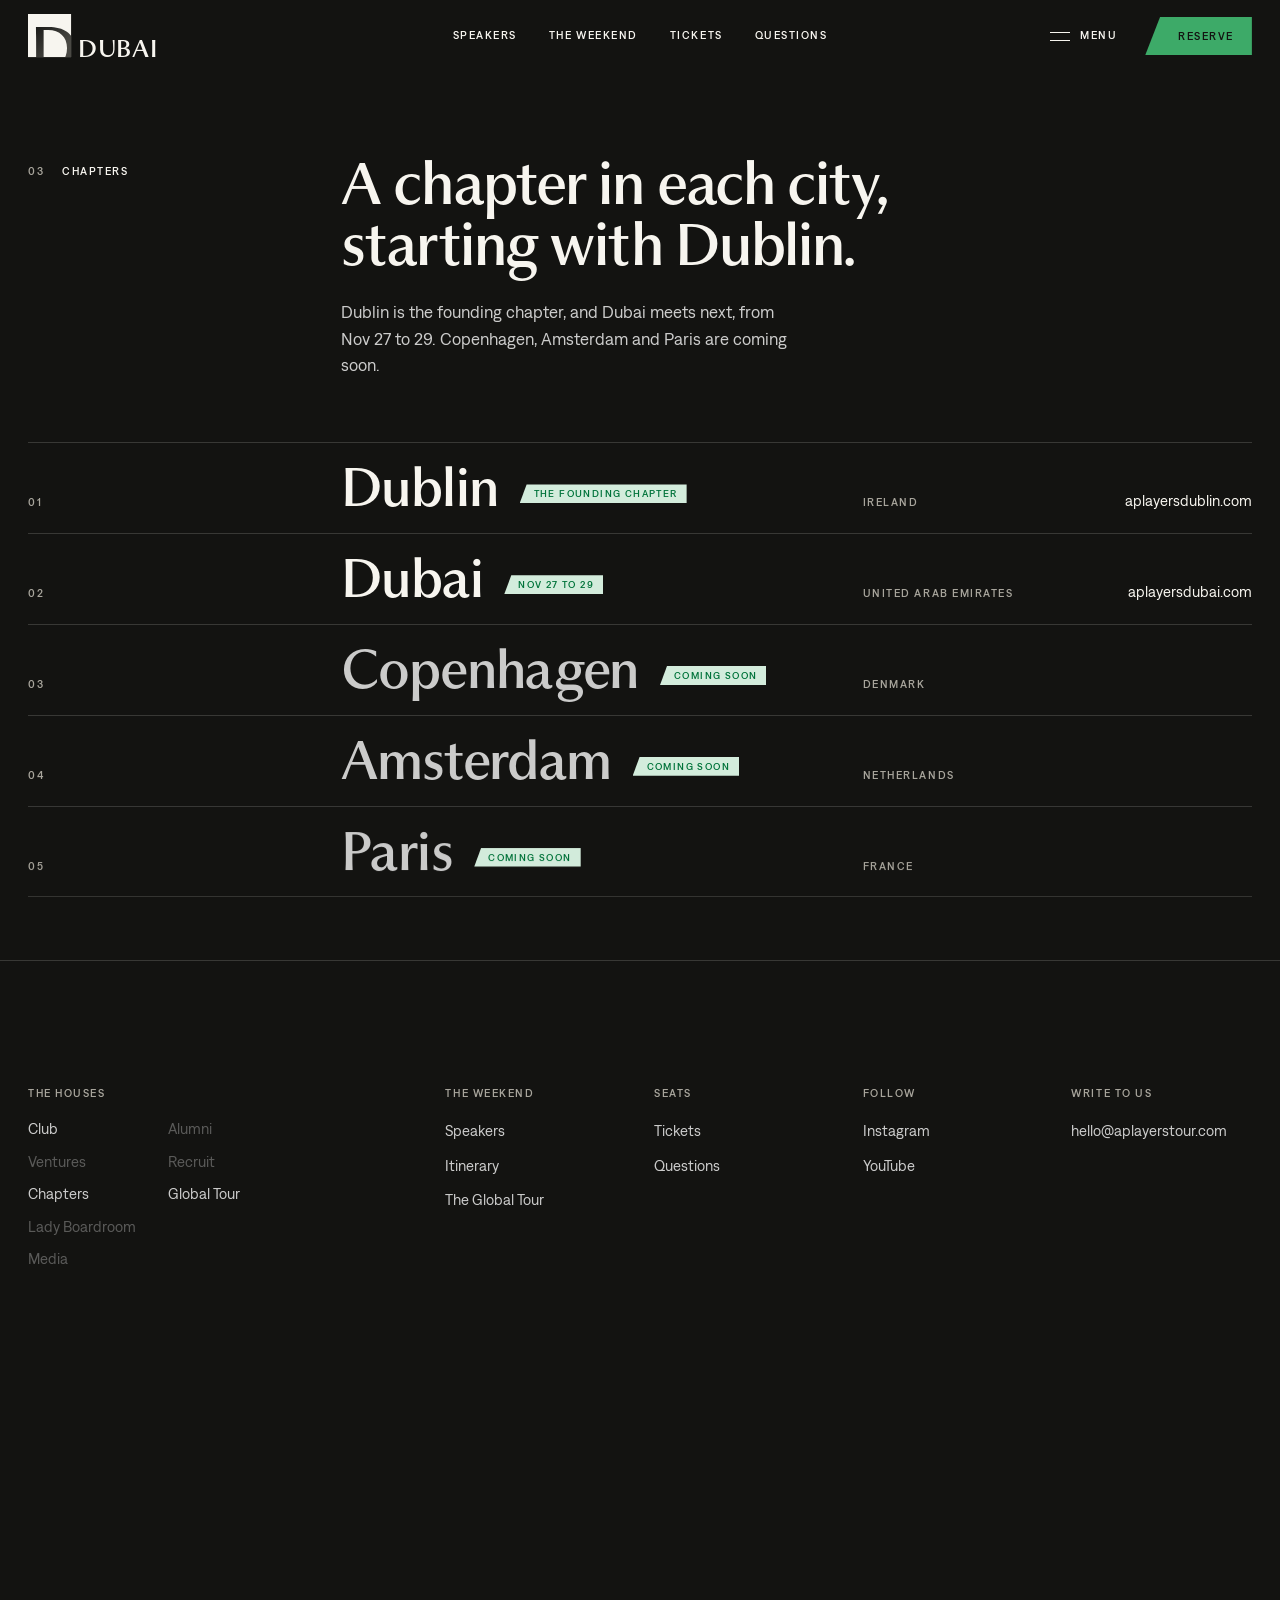
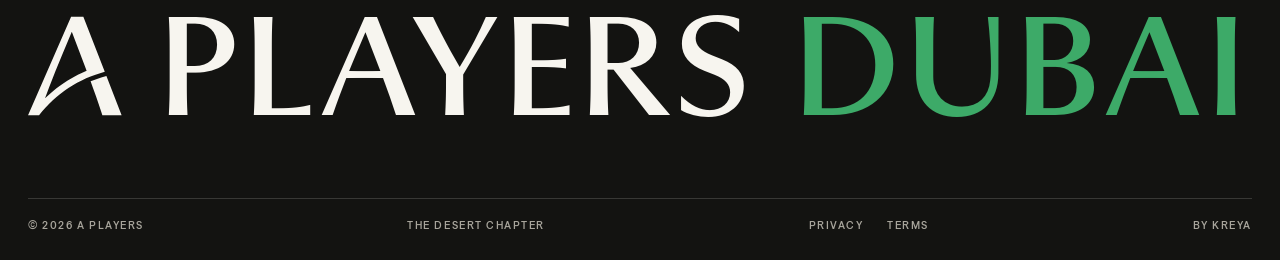
==== commit f2f940f2: "Dubai seal: the mark runs from white to cream Every chapter seal now uses the same white-to-cream ma" ====
--- a/chapters/index.html
+++ b/chapters/index.html
@@ -29,7 +29,7 @@
 })(window,document,'script','dataLayer','GTM-WL5TT2WF');
   }
   </script>
-  <script type="module" crossorigin src="/assets/main-CsyyJzyI.js"></script>
+  <script type="module" crossorigin src="/assets/main-yoi4V4Zj.js"></script>
   <link rel="stylesheet" crossorigin href="/assets/main-BHDSCygP.css">
 </head>
 <body class="is-loading" data-page="chapters">
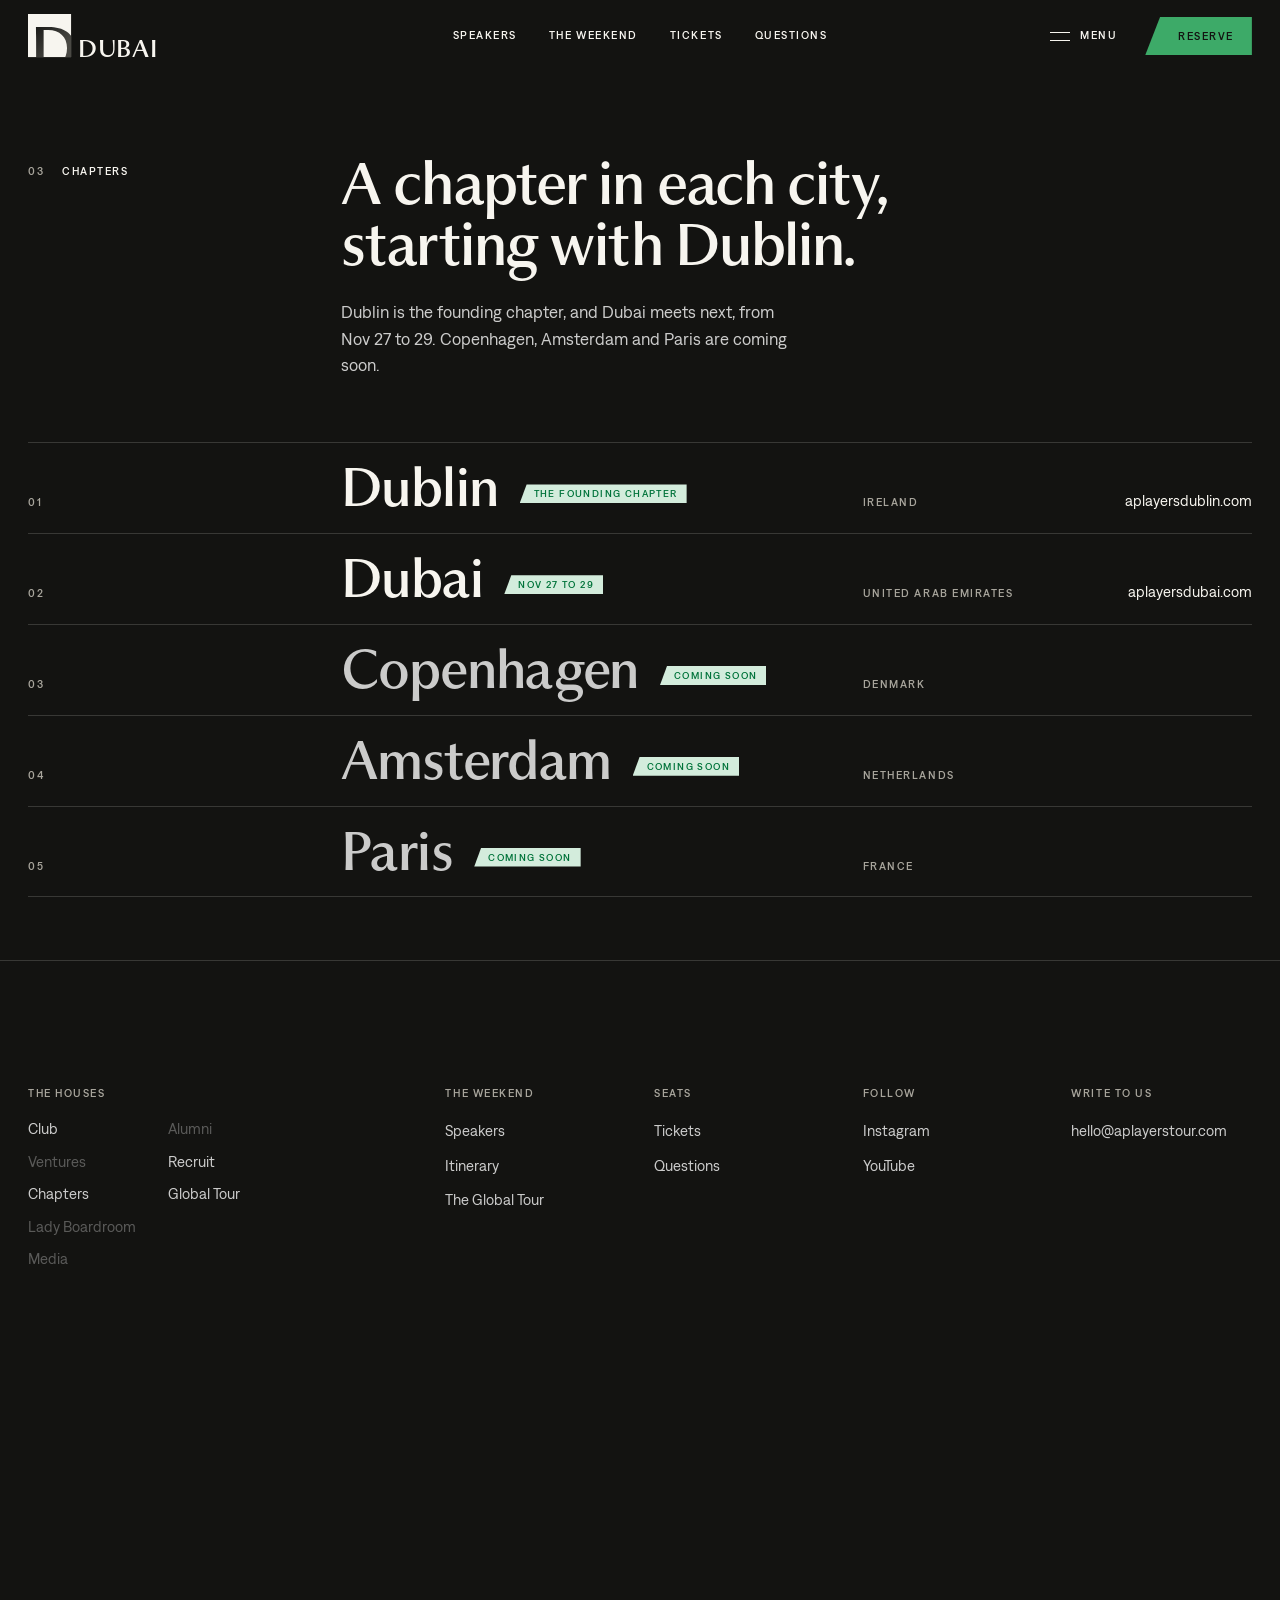
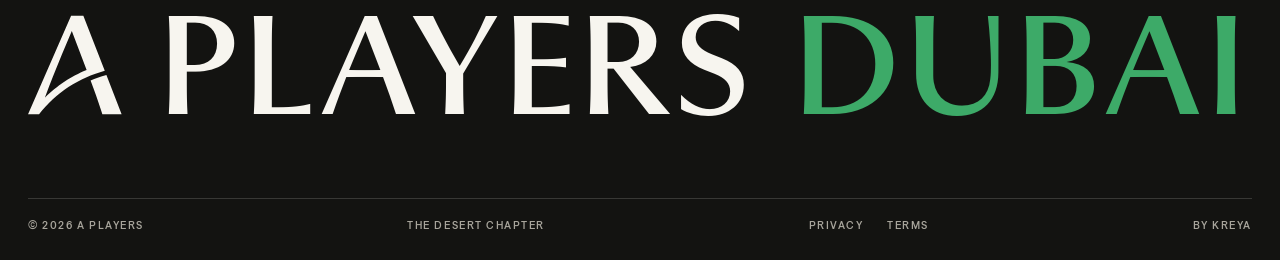
==== commit 920626fb: "Open the Recruit house: link it to the club's recruitment page The menu and the footer's houses now " ====
--- a/chapters/index.html
+++ b/chapters/index.html
@@ -29,7 +29,7 @@
 })(window,document,'script','dataLayer','GTM-WL5TT2WF');
   }
   </script>
-  <script type="module" crossorigin src="/assets/main-yoi4V4Zj.js"></script>
+  <script type="module" crossorigin src="/assets/main-BS3apg7c.js"></script>
   <link rel="stylesheet" crossorigin href="/assets/main-BHDSCygP.css">
 </head>
 <body class="is-loading" data-page="chapters">
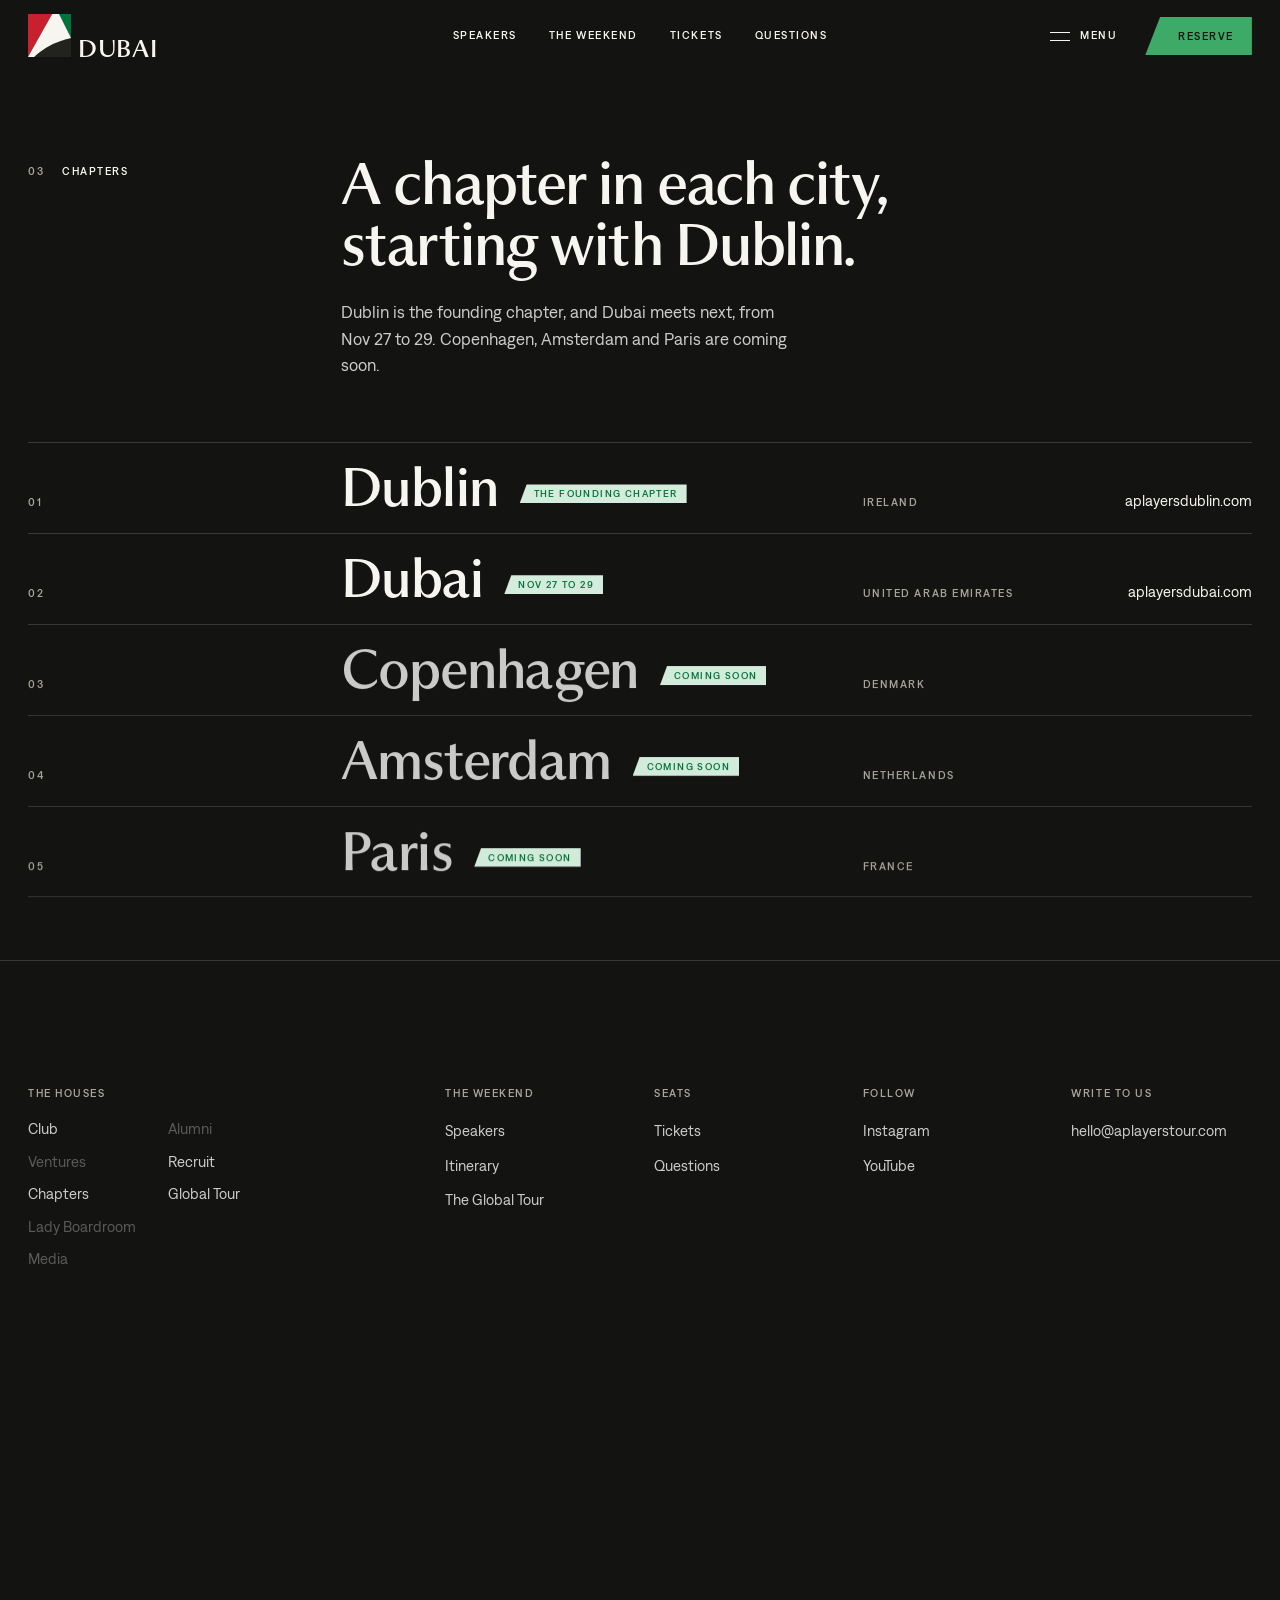
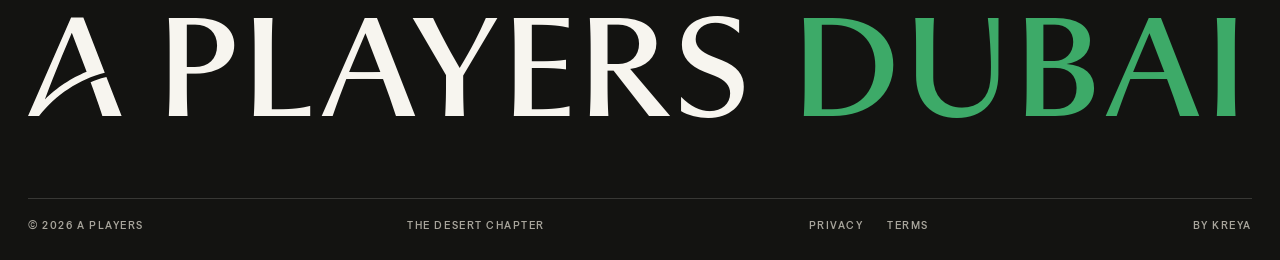
==== commit bd028179: "Lead the Dubai page with the flat flag seal The nav and the footer now carry the flat Dubai flag sea" ====
--- a/chapters/index.html
+++ b/chapters/index.html
@@ -29,7 +29,7 @@
 })(window,document,'script','dataLayer','GTM-WL5TT2WF');
   }
   </script>
-  <script type="module" crossorigin src="/assets/main-BS3apg7c.js"></script>
+  <script type="module" crossorigin src="/assets/main-DZrZ3-3U.js"></script>
   <link rel="stylesheet" crossorigin href="/assets/main-BHDSCygP.css">
 </head>
 <body class="is-loading" data-page="chapters">
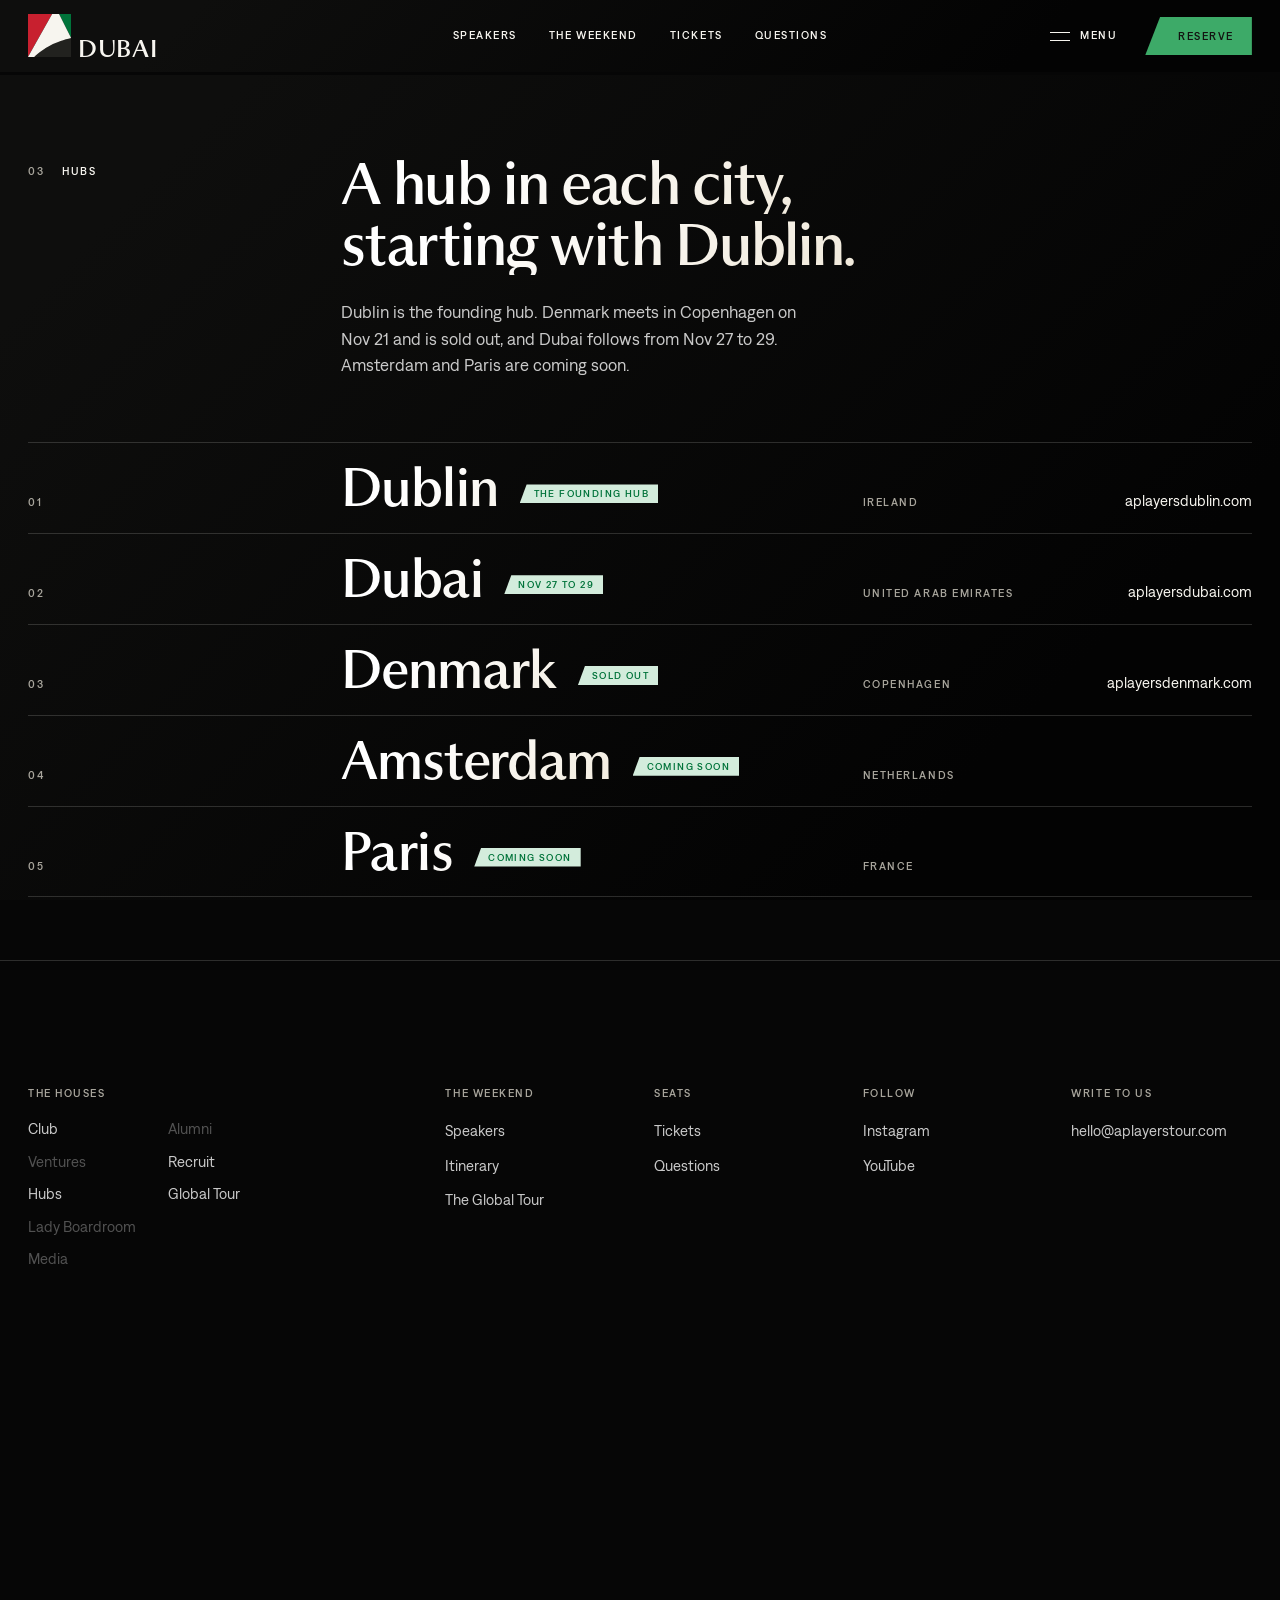
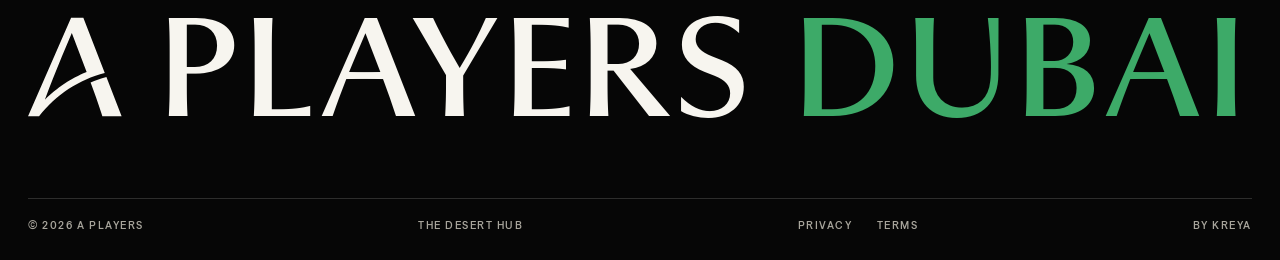
==== commit c3b8ce5d: "Hubs, not chapters; built from aplayers-web 61eb43a The site is now built from Jamesgalligan/aplayer" ====
--- a/chapters/index.html
+++ b/chapters/index.html
@@ -1,138 +1 @@
-<!doctype html>
-<html lang="en">
-<head>
-  <meta charset="utf-8" />
-  <meta name="viewport" content="width=device-width, initial-scale=1" />
-  <title>Chapters · A Players Dubai</title>
-  <meta name="description" content="The chapters of A Players, starting with Dublin, with Dubai next. Copenhagen, Amsterdam and Paris are coming soon." />
-  <meta name="facebook-domain-verification" content="1qhzb7lpjxrrle0ifsknmk7eclj7xi" />
-  <meta property="og:type" content="website" />
-  <meta property="og:site_name" content="A Players Dubai" />
-  <meta property="og:title" content="Chapters · A Players Dubai" />
-  <meta property="og:description" content="The chapters of A Players, starting with Dublin, with Dubai next. Copenhagen, Amsterdam and Paris are coming soon." />
-  <meta name="twitter:card" content="summary" />
-  <meta name="theme-color" content="#131311" />
-  <link rel="preload" href="/fonts/museum-Regular.otf" as="font" type="font/otf" crossorigin />
-  <link rel="preload" href="/fonts/denim-Medium.woff2" as="font" type="font/woff2" crossorigin />
-  <link rel="icon" href="/favicon.ico" sizes="any" />
-  <link rel="icon" href="/favicon.svg" type="image/svg+xml" />
-  <link rel="apple-touch-icon" href="/apple-touch-icon.png" />
-  <!-- The live site's tracking, as on the weekend page: Google Tag Manager loads only on aplayersdubai.com. -->
-  <script>
-  window.APD_SITE = { event_city: "dubai", event_id: "13431c85-f0ba-499b-8bae-2faf53c68a30" };
-  window.dataLayer = window.dataLayer || [];
-  if (/(^|\.)aplayersdubai\.com$/.test(location.hostname)) {
-(function(w,d,s,l,i){w[l]=w[l]||[];w[l].push({'gtm.start':
-new Date().getTime(),event:'gtm.js'});var f=d.getElementsByTagName(s)[0],
-j=d.createElement(s),dl=l!='dataLayer'?'&l='+l:'';j.async=true;j.src=
-'https://www.googletagmanager.com/gtm.js?id='+i+dl;f.parentNode.insertBefore(j,f);
-})(window,document,'script','dataLayer','GTM-WL5TT2WF');
-  }
-  </script>
-  <script type="module" crossorigin src="/assets/main-DZrZ3-3U.js"></script>
-  <link rel="stylesheet" crossorigin href="/assets/main-BHDSCygP.css">
-</head>
-<body class="is-loading" data-page="chapters">
-  <noscript><iframe src="https://www.googletagmanager.com/ns.html?id=GTM-WL5TT2WF" height="0" width="0" style="display:none;visibility:hidden"></iframe></noscript>
-
-  <header class="nav">
-    <a class="nav__logo nav__logo--chapter" href="/" aria-label="A Players Dubai, home" data-chapter></a>
-    <nav class="nav__links label" aria-label="Dubai">
-      <a href="/#speakers">Speakers</a>
-      <a href="/#weekend">The weekend</a>
-      <a href="/#tickets">Tickets</a>
-      <a href="/#faq">Questions</a>
-    </nav>
-    <div class="nav__right">
-      <button class="nav__menu label" type="button" aria-expanded="false" aria-controls="menu">
-        <span class="nav__menu-icon" aria-hidden="true"><i></i><i></i></span>
-        <span data-menu-label>Menu</span>
-      </button>
-      <a class="btn" href="/#tickets">Reserve</a>
-    </div>
-  </header>
-
-  <div class="menu" id="menu" aria-hidden="true" inert>
-    <nav class="menu__run" aria-label="The houses of A Players"></nav>
-    <div class="menu__peek" aria-hidden="true"></div>
-    <div class="menu__foot label">
-      <p class="menu__note"><span data-menu-status></span><span data-menu-note>The houses of A Players</span></p>
-      <a href="https://www.instagram.com/aplayerstour/" target="_blank" rel="noopener">Instagram</a>
-    </div>
-  </div>
-
-  <main id="top">
-
-    <!-- The Club site's chapters page (19 Nov 2026), in Dubai's colors -->
-    <section class="chx-hero" data-ground="navy" aria-labelledby="chx-title">
-      <header class="chx-hero__head">
-        <p class="label sec-label" data-rise><span>03</span>Chapters</p>
-        <div>
-          <h1 class="chx-hero__title" id="chx-title" data-lines>A chapter in each city, starting with Dublin.</h1>
-          <p class="chx-hero__lede" data-rise>Dublin is the founding chapter, and Dubai meets next, from Nov 27 to 29. Copenhagen, Amsterdam and Paris are coming soon.</p>
-        </div>
-      </header>
-      <ol class="chx-index" data-chx-index>
-        <li><a class="chx-row" href="https://aplayersdublin.com" target="_blank" rel="noopener" data-img="/media/chapters/round-room-gala.jpg"><span class="label chx-row__no">01</span><span class="chx-row__city">Dublin <span class="tag chx-row__tag">The founding chapter</span></span><span class="label chx-row__country">Ireland</span><span class="chx-row__when">aplayersdublin.com</span></a></li>
-        <li><a class="chx-row" href="/" data-img="/media/chapters/dubai-yacht.jpg"><span class="label chx-row__no">02</span><span class="chx-row__city">Dubai <span class="tag chx-row__tag">Nov 27 to 29</span></span><span class="label chx-row__country">United Arab Emirates</span><span class="chx-row__when">aplayersdubai.com</span></a></li>
-        <li><div class="chx-row chx-row--soon" data-img="/media/chapters/copenhagen-dinner.jpg"><span class="label chx-row__no">03</span><span class="chx-row__city">Copenhagen <span class="tag chx-row__tag">Coming soon</span></span><span class="label chx-row__country">Denmark</span></div></li>
-        <li><div class="chx-row chx-row--soon" data-img="/media/chapters/amsterdam-room.jpg"><span class="label chx-row__no">04</span><span class="chx-row__city">Amsterdam <span class="tag chx-row__tag">Coming soon</span></span><span class="label chx-row__country">Netherlands</span></div></li>
-        <li><div class="chx-row chx-row--soon"><span class="label chx-row__no">05</span><span class="chx-row__city">Paris <span class="tag chx-row__tag">Coming soon</span></span><span class="label chx-row__country">France</span></div></li>
-      </ol>
-      <div class="chx-peek" aria-hidden="true" data-chx-peek></div>
-    </section>
-
-  </main>
-
-  <footer class="foot" id="footer" data-foot>
-    <div class="foot__cta">
-      <p class="foot__ask">Fifty seats in Dubai. Be in the room.</p>
-      <a class="btn btn--lg" href="/#tickets">Reserve my seat</a>
-    </div>
-    <nav class="foot__cols" aria-label="Footer">
-      <div class="foot__brand"><span class="foot__small" data-foot-seal aria-hidden="true"></span></div>
-      <div class="foot__housecol">
-        <p class="label">The houses</p>
-        <ul data-foot-house-list></ul>
-      </div>
-      <div>
-        <p class="label">The weekend</p>
-        <ul>
-          <li><a href="/#speakers">Speakers</a></li>
-          <li><a href="/#weekend">Itinerary</a></li>
-          <li><a href="/#tour">The Global Tour</a></li>
-        </ul>
-      </div>
-      <div>
-        <p class="label">Seats</p>
-        <ul>
-          <li><a href="/#tickets">Tickets</a></li>
-          <li><a href="/#faq">Questions</a></li>
-        </ul>
-      </div>
-      <div>
-        <p class="label">Follow</p>
-        <ul>
-          <li><a href="https://www.instagram.com/aplayerstour/" target="_blank" rel="noopener">Instagram</a></li>
-          <li><a href="https://www.youtube.com/@Jamesgalligann" target="_blank" rel="noopener">YouTube</a></li>
-        </ul>
-      </div>
-      <div>
-        <p class="label">Write to us</p>
-        <ul><li><a href="mailto:hello@aplayerstour.com">hello<wbr>@aplayerstour.com</a></li></ul>
-      </div>
-    </nav>
-    <div class="foot__sig" aria-hidden="true">
-      <span class="foot__hound" data-foot-hound></span>
-      <span class="foot__word" data-foot-lockup></span>
-    </div>
-    <div class="foot__base label">
-      <span>&copy; 2026 A Players</span>
-      <span>The Desert Chapter</span>
-      <span class="foot__legal"><a href="/privacy/">Privacy</a><a href="/terms/">Terms</a></span>
-      <a class="foot__by" href="https://kreya.design" target="_blank" rel="noopener">by KREYA</a>
-    </div>
-  </footer>
-
-</body>
-</html>
+<!doctype html><html lang="en"><head><meta charset="utf-8"><title>Hubs</title><link rel="canonical" href="/hubs/"><meta http-equiv="refresh" content="0; url=/hubs/"><script>location.replace('/hubs/' + location.hash)</script></head><body><a href="/hubs/">The hubs</a></body></html>
